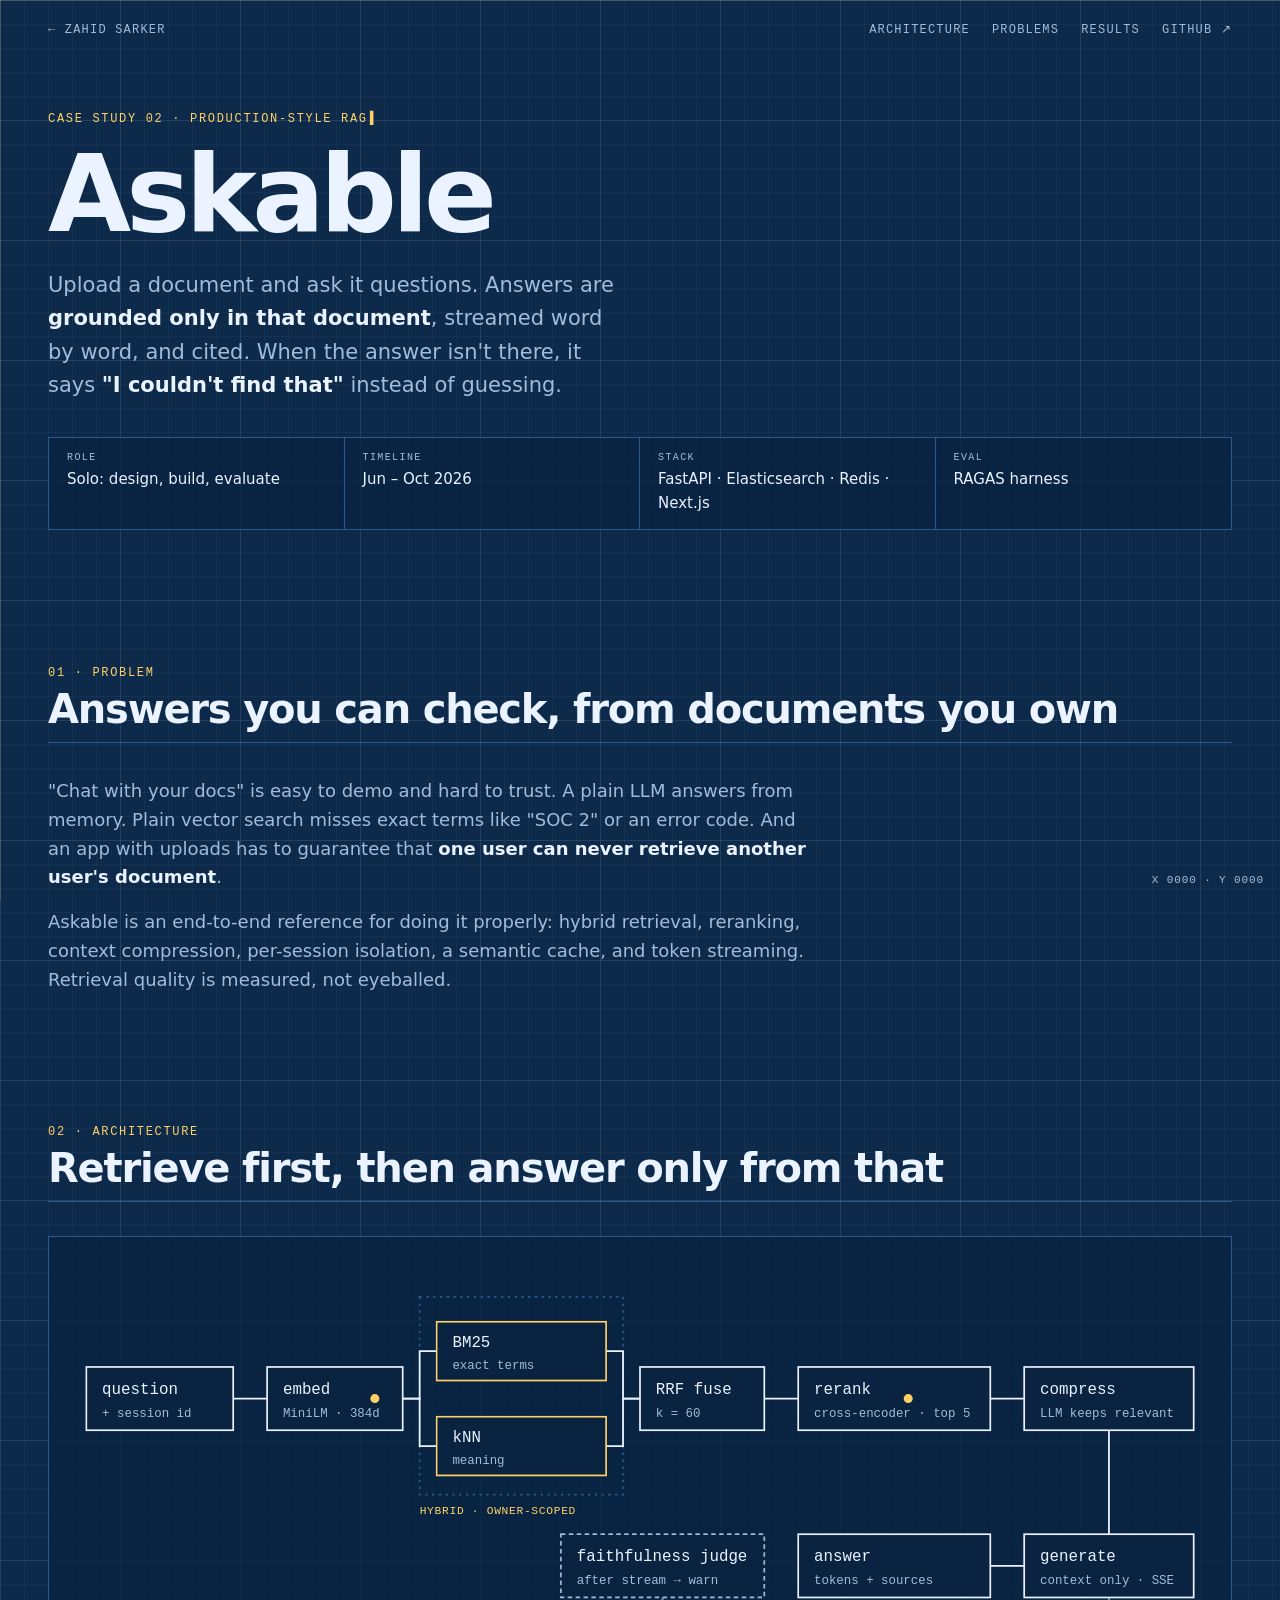
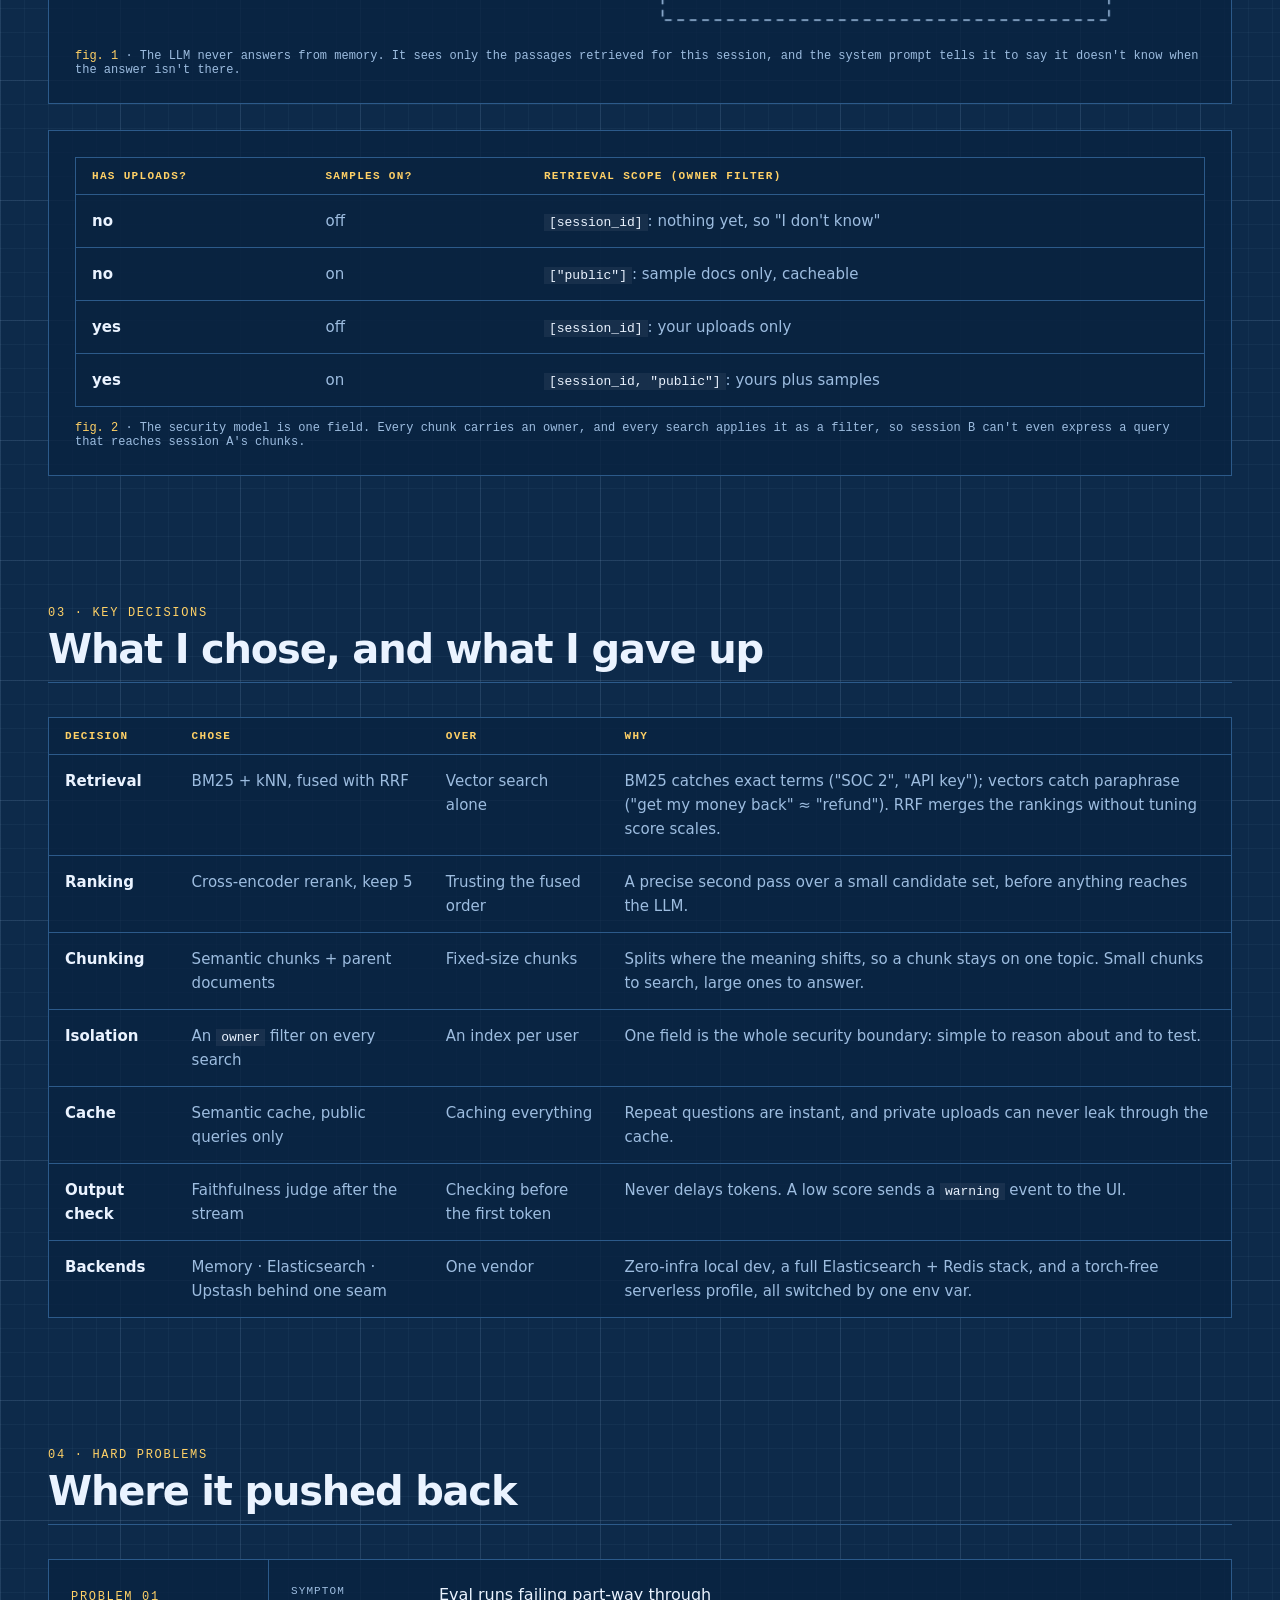
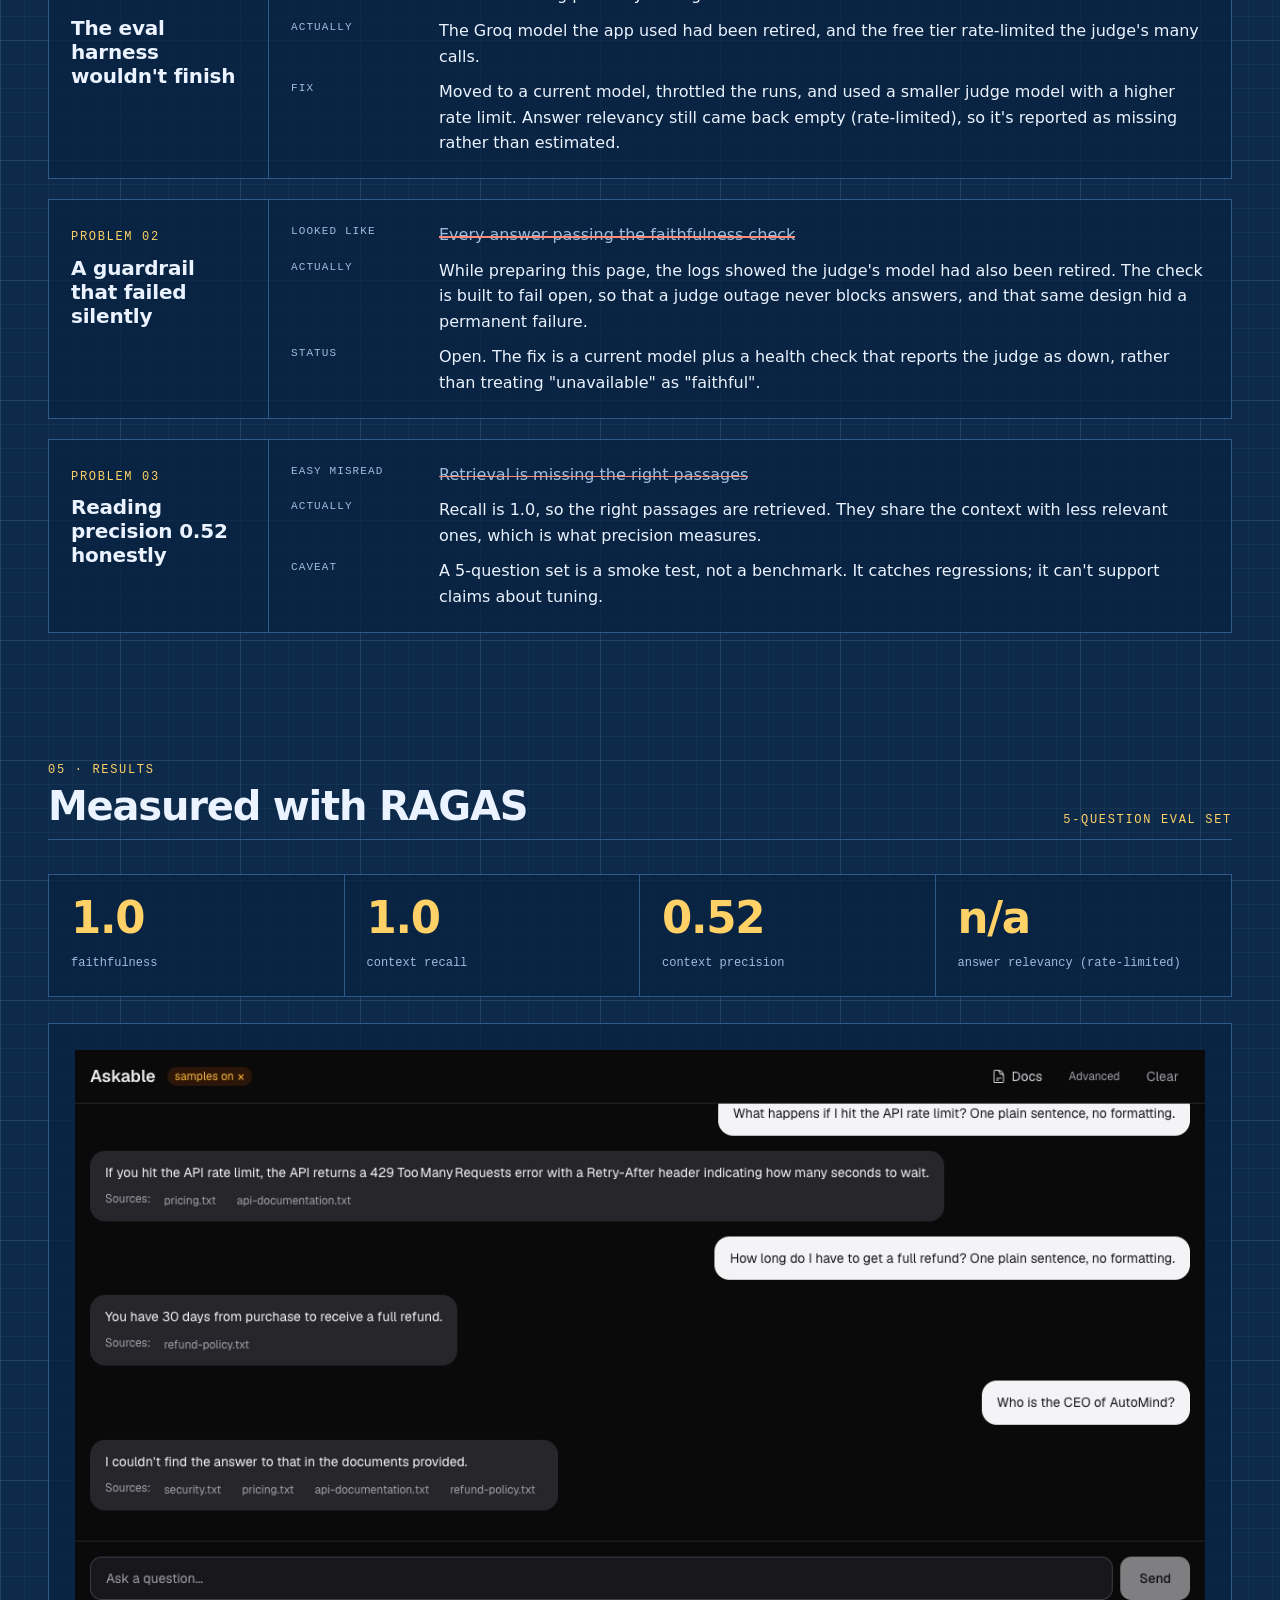
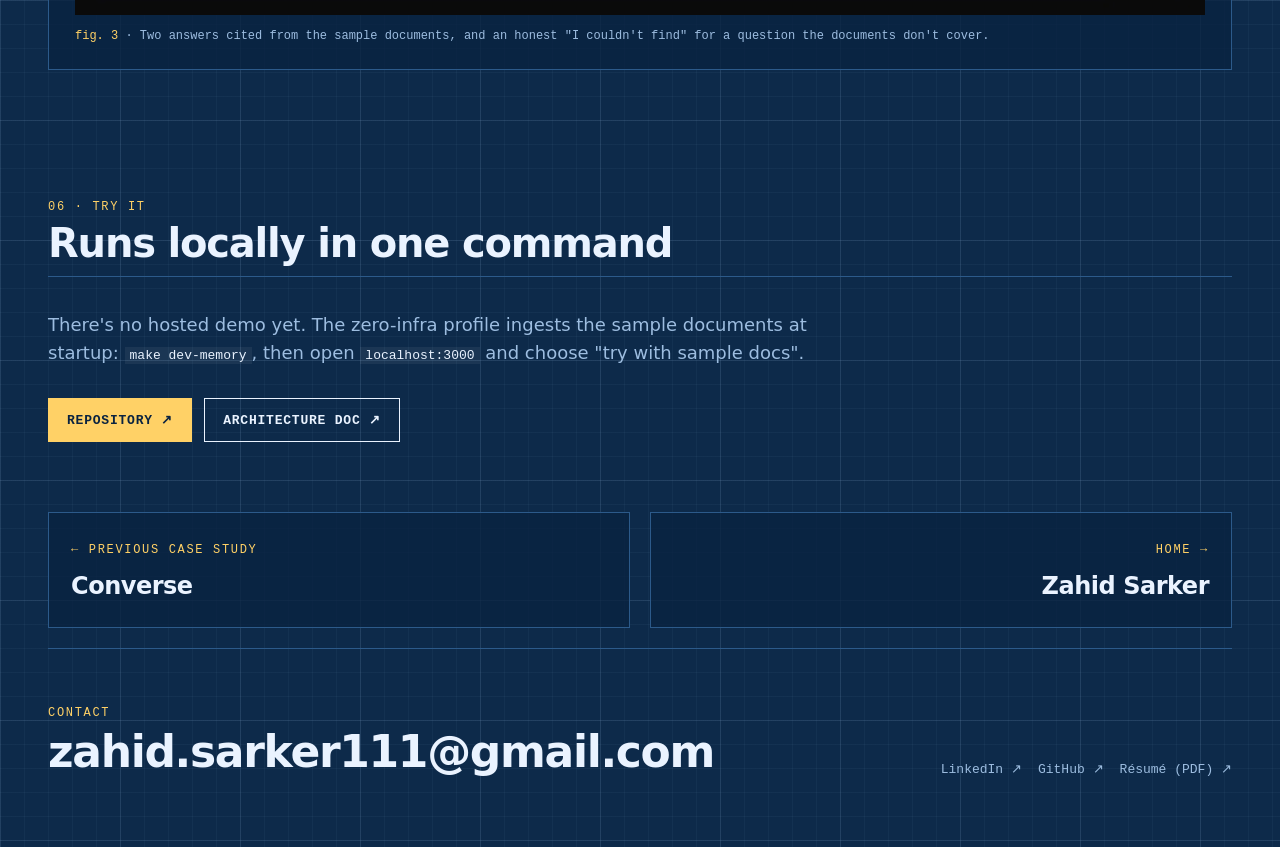
==== askable/index.html @ 07811bb5 "redesign site as a blueprint portfolio led by Optimizely experience, with Converse and Askable case " ====
<!DOCTYPE html>
<html lang="en">
<head>
<meta charset="utf-8">
<meta name="viewport" content="width=device-width, initial-scale=1">
<title>Askable: a RAG engine that says "I couldn't find that" — Zahid Sarker</title>
<meta name="description" content="Case study: hybrid retrieval (BM25 + kNN + RRF), cross-encoder reranking, session isolation, and cited streamed answers, measured with RAGAS.">
<link rel="canonical" href="https://zahid-sarker-7.github.io/askable/">
<meta property="og:type" content="article">
<meta property="og:site_name" content="Zahid Sarker">
<meta property="og:url" content="https://zahid-sarker-7.github.io/askable/">
<meta property="og:title" content="Askable: a RAG engine that says &quot;I couldn't find that&quot;">
<meta property="og:description" content="Hybrid retrieval, reranking, session isolation, cited answers over SSE. RAGAS on a 5-question set: faithfulness 1.0, recall 1.0, precision 0.52.">
<meta property="og:image" content="https://zahid-sarker-7.github.io/img/og-askable.png">
<meta property="og:image:width" content="1200">
<meta property="og:image:height" content="630">
<meta property="og:image:alt" content="Askable case study title card on a blueprint grid">
<meta name="twitter:card" content="summary_large_image">
<meta name="twitter:title" content="Askable: a RAG engine that says &quot;I couldn't find that&quot;">
<meta name="twitter:description" content="Hybrid retrieval, reranking, session isolation, cited answers, measured with RAGAS.">
<meta name="twitter:image" content="https://zahid-sarker-7.github.io/img/og-askable.png">
<meta name="theme-color" content="#0d2a4a">
<link rel="icon" href="data:image/svg+xml,%3Csvg xmlns='http://www.w3.org/2000/svg' viewBox='0 0 32 32'%3E%3Crect width='32' height='32' fill='%230d2a4a'/%3E%3Crect x='3' y='3' width='26' height='26' fill='none' stroke='%23ffd166' stroke-width='2'/%3E%3Ctext x='16' y='21' font-family='monospace' font-size='12' font-weight='700' fill='%23ffd166' text-anchor='middle'%3EZS%3C/text%3E%3C/svg%3E">
<script>document.documentElement.classList.add('js')</script>
<script>
/* Analytics loader. Owner opt-out: visit ?notrack once per browser (?track to undo).
   When opted out the Umami script is never loaded, so no query param or event can count you. */
(function(){
  var q=new URLSearchParams(location.search);
  if(q.has('notrack')) localStorage.setItem('umami.disabled','1');
  if(q.has('track')) localStorage.removeItem('umami.disabled');
  if(localStorage.getItem('umami.disabled') || location.hostname!=='zahid-sarker-7.github.io') return;
  var s=document.createElement('script'); s.defer=true; s.src='https://cloud.umami.is/script.js';
  s.setAttribute('data-website-id','09165f1a-1e50-4a9a-b611-94bc48c0a313');
  document.head.appendChild(s);
})();
</script>
<link rel="stylesheet" href="../site.css">
<script defer src="../site.js"></script>
</head>
<body>
<a class="skip" href="#main">Skip to content</a>
<div class="cx" aria-hidden="true"></div><div class="cy" aria-hidden="true"></div><div class="coord" aria-hidden="true">X 0000 · Y 0000</div>
<div class="wrap">
<nav aria-label="Main"><a class="home" href="../">← Zahid Sarker</a><span><a class="hide" href="#architecture">Architecture</a><a class="hide" href="#problems">Problems</a><a class="hide" href="#results">Results</a><a href="https://github.com/Zahid-Sarker-7/askable" target="_blank" rel="noopener" data-umami-event="repo-askable">GitHub ↗</a></span></nav>

<main id="main">
<header>
  <span class="k type">Case study 02 · Production-style RAG</span>
  <h1><span><i>Askable</i></span></h1>
  <p class="lede fade">Upload a document and ask it questions. Answers are <b>grounded only in that document</b>, streamed word by word, and cited. When the answer isn't there, it says <b>"I couldn't find that"</b> instead of guessing.</p>
  <div class="meta stagger">
    <div><span>Role</span>Solo: design, build, evaluate</div>
    <div><span>Timeline</span>Jun – Oct 2026</div>
    <div><span>Stack</span>FastAPI · Elasticsearch · Redis · Next.js</div>
    <div><span>Eval</span>RAGAS harness</div>
  </div>
</header>

<section id="problem" aria-labelledby="p-h">
  <div class="sec rv"><h2 id="p-h"><small>01 · Problem</small>Answers you can check, from documents you own</h2></div>
  <div class="prose rv">
    <p>"Chat with your docs" is easy to demo and hard to trust. A plain LLM answers from memory. Plain vector search misses exact terms like "SOC 2" or an error code. And an app with uploads has to guarantee that <b>one user can never retrieve another user's document</b>.</p>
    <p>Askable is an end-to-end reference for doing it properly: hybrid retrieval, reranking, context compression, per-session isolation, a semantic cache, and token streaming. Retrieval quality is measured, not eyeballed.</p>
  </div>
</section>

<section id="architecture" aria-labelledby="a-h">
  <div class="sec rv"><h2 id="a-h"><small>02 · Architecture</small>Retrieve first, then answer only from that</h2></div>
  <figure class="fig rv">
    <div class="scroll-x">
    <svg class="dia" viewBox="0 0 1000 330" role="img" aria-labelledby="d1t">
      <title id="d1t">Query pipeline. A question and session ID are embedded, then searched two ways at once, BM25 for exact terms and kNN for meaning, both scoped to the caller's owner IDs. The results are fused with reciprocal rank fusion (k = 60), reranked by a cross-encoder to the top 5, and compressed by an LLM. The LLM then generates an answer from that context only, streamed over SSE with sources. A faithfulness judge runs after the stream.</title>
      <rect class="grp" x="305" y="30" width="180" height="175"/><text class="lbl" x="305" y="222">HYBRID · OWNER-SCOPED</text>
      <path class="solid" d="M140 120 H170"/><path class="solid" d="M290 120 H305 V78 H320"/><path class="solid" d="M290 120 H305 V162 H320"/>
      <path class="solid" d="M470 78 H485 V120 H500"/><path class="solid" d="M470 162 H485 V120 H500"/>
      <path class="solid" d="M610 120 H640"/><path class="solid" d="M810 120 H840"/><path class="solid" d="M915 148 V240"/><path class="solid" d="M840 268 H810"/>
      <path class="dash" d="M915 296 V316 H520 V296"/>
      <path id="q1" d="M140 120 H305 V78 H485 V120 H915 V268 H810" fill="none" stroke="none"/>
      <path id="q2" d="M140 120 H305 V162 H485 V120 H915 V268 H810" fill="none" stroke="none"/>
      <g class="node" style="animation-delay:.1s"><rect x="10" y="92" width="130" height="56"/><text x="24" y="116" font-size="14">question</text><text class="sm" x="24" y="136">+ session id</text></g>
      <g class="node" style="animation-delay:.2s"><rect x="170" y="92" width="120" height="56"/><text x="184" y="116" font-size="14">embed</text><text class="sm" x="184" y="136">MiniLM · 384d</text></g>
      <g class="node hl" style="animation-delay:.35s"><rect x="320" y="52" width="150" height="52"/><text x="334" y="74" font-size="14">BM25</text><text class="sm" x="334" y="94">exact terms</text></g>
      <g class="node hl" style="animation-delay:.4s"><rect x="320" y="136" width="150" height="52"/><text x="334" y="158" font-size="14">kNN</text><text class="sm" x="334" y="178">meaning</text></g>
      <g class="node" style="animation-delay:.55s"><rect x="500" y="92" width="110" height="56"/><text x="514" y="116" font-size="14">RRF fuse</text><text class="sm" x="514" y="136">k = 60</text></g>
      <g class="node" style="animation-delay:.7s"><rect x="640" y="92" width="170" height="56"/><text x="654" y="116" font-size="14">rerank</text><text class="sm" x="654" y="136">cross-encoder · top 5</text></g>
      <g class="node" style="animation-delay:.85s"><rect x="840" y="92" width="150" height="56"/><text x="854" y="116" font-size="14">compress</text><text class="sm" x="854" y="136">LLM keeps relevant</text></g>
      <g class="node" style="animation-delay:1s"><rect x="840" y="240" width="150" height="56"/><text x="854" y="264" font-size="14">generate</text><text class="sm" x="854" y="284">context only · SSE</text></g>
      <g class="node" style="animation-delay:1.1s"><rect x="640" y="240" width="170" height="56"/><text x="654" y="264" font-size="14">answer</text><text class="sm" x="654" y="284">tokens + sources</text></g>
      <g class="node ind" style="animation-delay:1.2s"><rect x="430" y="240" width="180" height="56"/><text x="444" y="264" font-size="14">faithfulness judge</text><text class="sm" x="444" y="284">after stream → warn</text></g>
      <circle class="pkt" r="4"><animateMotion dur="3.4s" repeatCount="indefinite"><mpath href="#q1"/></animateMotion></circle>
      <circle class="pkt" r="4"><animateMotion dur="3.4s" begin="1.7s" repeatCount="indefinite"><mpath href="#q2"/></animateMotion></circle>
    </svg>
    </div>
    <p class="hint">← scroll the diagram →</p>
    <figcaption><b>fig. 1</b> · The LLM never answers from memory. It sees only the passages retrieved for this session, and the system prompt tells it to say it doesn't know when the answer isn't there.</figcaption>
  </figure>

  <figure class="fig rv">
    <table class="t">
      <thead><tr><th>Has uploads?</th><th>Samples on?</th><th>Retrieval scope (owner filter)</th></tr></thead>
      <tbody>
        <tr><td data-k="Has uploads?">no</td><td data-k="Samples on?">off</td><td data-k="Scope"><code>[session_id]</code>: nothing yet, so "I don't know"</td></tr>
        <tr><td data-k="Has uploads?">no</td><td data-k="Samples on?">on</td><td data-k="Scope"><code>["public"]</code>: sample docs only, cacheable</td></tr>
        <tr><td data-k="Has uploads?">yes</td><td data-k="Samples on?">off</td><td data-k="Scope"><code>[session_id]</code>: your uploads only</td></tr>
        <tr><td data-k="Has uploads?">yes</td><td data-k="Samples on?">on</td><td data-k="Scope"><code>[session_id, "public"]</code>: yours plus samples</td></tr>
      </tbody>
    </table>
    <figcaption><b>fig. 2</b> · The security model is one field. Every chunk carries an <code>owner</code>, and every search applies it as a filter, so session B can't even express a query that reaches session A's chunks.</figcaption>
  </figure>
</section>

<section id="decisions" aria-labelledby="d-h">
  <div class="sec rv"><h2 id="d-h"><small>03 · Key decisions</small>What I chose, and what I gave up</h2></div>
  <div class="rv">
  <table class="t">
    <thead><tr><th>Decision</th><th>Chose</th><th>Over</th><th>Why</th></tr></thead>
    <tbody>
      <tr><td data-k="Decision">Retrieval</td><td data-k="Chose">BM25 + kNN, fused with RRF</td><td data-k="Over">Vector search alone</td><td data-k="Why">BM25 catches exact terms ("SOC 2", "API key"); vectors catch paraphrase ("get my money back" ≈ "refund"). RRF merges the rankings without tuning score scales.</td></tr>
      <tr><td data-k="Decision">Ranking</td><td data-k="Chose">Cross-encoder rerank, keep 5</td><td data-k="Over">Trusting the fused order</td><td data-k="Why">A precise second pass over a small candidate set, before anything reaches the LLM.</td></tr>
      <tr><td data-k="Decision">Chunking</td><td data-k="Chose">Semantic chunks + parent documents</td><td data-k="Over">Fixed-size chunks</td><td data-k="Why">Splits where the meaning shifts, so a chunk stays on one topic. Small chunks to search, large ones to answer.</td></tr>
      <tr><td data-k="Decision">Isolation</td><td data-k="Chose">An <code>owner</code> filter on every search</td><td data-k="Over">An index per user</td><td data-k="Why">One field is the whole security boundary: simple to reason about and to test.</td></tr>
      <tr><td data-k="Decision">Cache</td><td data-k="Chose">Semantic cache, public queries only</td><td data-k="Over">Caching everything</td><td data-k="Why">Repeat questions are instant, and private uploads can never leak through the cache.</td></tr>
      <tr><td data-k="Decision">Output check</td><td data-k="Chose">Faithfulness judge after the stream</td><td data-k="Over">Checking before the first token</td><td data-k="Why">Never delays tokens. A low score sends a <code>warning</code> event to the UI.</td></tr>
      <tr><td data-k="Decision">Backends</td><td data-k="Chose">Memory · Elasticsearch · Upstash behind one seam</td><td data-k="Over">One vendor</td><td data-k="Why">Zero-infra local dev, a full Elasticsearch + Redis stack, and a torch-free serverless profile, all switched by one env var.</td></tr>
    </tbody>
  </table>
  </div>
</section>

<section id="problems" aria-labelledby="b-h">
  <div class="sec rv"><h2 id="b-h"><small>04 · Hard problems</small>Where it pushed back</h2></div>
  <div class="bugs">
    <article class="bug">
      <div class="id"><span class="k">Problem 01</span><b>The eval harness wouldn't finish</b></div>
      <dl><dt>Symptom</dt><dd>Eval runs failing part-way through</dd>
        <dt>Actually</dt><dd>The Groq model the app used had been retired, and the free tier rate-limited the judge's many calls.</dd>
        <dt>Fix</dt><dd>Moved to a current model, throttled the runs, and used a smaller judge model with a higher rate limit. Answer relevancy still came back empty (rate-limited), so it's reported as missing rather than estimated.</dd></dl>
    </article>
    <article class="bug">
      <div class="id"><span class="k">Problem 02</span><b>A guardrail that failed silently</b></div>
      <dl><dt>Looked like</dt><dd class="guess miss">Every answer passing the faithfulness check</dd>
        <dt>Actually</dt><dd>While preparing this page, the logs showed the judge's model had also been retired. The check is built to fail open, so that a judge outage never blocks answers, and that same design hid a permanent failure.</dd>
        <dt>Status</dt><dd>Open. The fix is a current model plus a health check that reports the judge as down, rather than treating "unavailable" as "faithful".</dd></dl>
    </article>
    <article class="bug">
      <div class="id"><span class="k">Problem 03</span><b>Reading precision 0.52 honestly</b></div>
      <dl><dt>Easy misread</dt><dd class="guess miss">Retrieval is missing the right passages</dd>
        <dt>Actually</dt><dd>Recall is 1.0, so the right passages are retrieved. They share the context with less relevant ones, which is what precision measures.</dd>
        <dt>Caveat</dt><dd>A 5-question set is a smoke test, not a benchmark. It catches regressions; it can't support claims about tuning.</dd></dl>
    </article>
  </div>
</section>

<section id="results" aria-labelledby="r-h">
  <div class="sec rv"><h2 id="r-h"><small>05 · Results</small>Measured with RAGAS</h2><span class="k">5-question eval set</span></div>
  <div class="results stagger">
    <div><strong>1.0</strong><span>faithfulness</span></div>
    <div><strong>1.0</strong><span>context recall</span></div>
    <div><strong>0.52</strong><span>context precision</span></div>
    <div><strong>n/a</strong><span>answer relevancy (rate-limited)</span></div>
  </div>
  <figure class="fig rv" style="margin-top:26px">
    <img src="../img/askable-chat.jpg" width="1200" height="600" loading="lazy" alt="Askable chat: a rate-limit question answered with sources, a refund question answered from the refund policy, and a question about the CEO answered with 'I couldn't find the answer to that in the documents provided.'">
    <figcaption><b>fig. 3</b> · Two answers cited from the sample documents, and an honest "I couldn't find" for a question the documents don't cover.</figcaption>
  </figure>
</section>

<section id="links" aria-labelledby="l-h">
  <div class="sec rv"><h2 id="l-h"><small>06 · Try it</small>Runs locally in one command</h2></div>
  <div class="prose rv"><p>There's no hosted demo yet. The zero-infra profile ingests the sample documents at startup: <code>make dev-memory</code>, then open <code>localhost:3000</code> and choose "try with sample docs".</p></div>
  <div class="cta rv"><a class="btn p" href="https://github.com/Zahid-Sarker-7/askable" target="_blank" rel="noopener" data-umami-event="repo-askable">Repository ↗</a><a class="btn" href="https://github.com/Zahid-Sarker-7/askable/blob/main/ARCHITECTURE.md" target="_blank" rel="noopener">Architecture doc ↗</a></div>
</section>

<div class="pager rv">
  <a href="../converse/"><span class="k">← Previous case study</span><b>Converse</b></a>
  <a href="../"><span class="k">Home →</span><b>Zahid Sarker</b></a>
</div>
</main>

<footer id="contact">
  <div><span class="k">Contact</span><strong><a href="mailto:zahid.sarker111@gmail.com" data-umami-event="email-contact">zahid.sarker111@gmail.com</a></strong></div>
  <div class="links" style="align-self:end"><a href="https://linkedin.com/in/zahid-sarker7" target="_blank" rel="noopener" data-umami-event="linkedin">LinkedIn ↗</a><a href="https://github.com/Zahid-Sarker-7" target="_blank" rel="noopener" data-umami-event="github">GitHub ↗</a><a href="../Zahid_Sarker_Resume.pdf" target="_blank" rel="noopener" data-umami-event="resume-contact">Résumé (PDF) ↗</a></div>
</footer>
</div>
</body>
</html>
---- site.css ----
/* Blueprint theme, shared by every page. No build step. */
:root{--bg:#0d2a4a;--bg2:#0a2340;--panel:rgba(10,35,64,.78);--ink:#eaf3ff;--muted:#9dbde0;--line:#2c5a8a;--grid:rgba(143,179,217,.12);--acc:#ffd166;
  --sans:"Helvetica Neue",system-ui,-apple-system,"Segoe UI",Roboto,sans-serif;--mono:ui-monospace,"SF Mono",Menlo,Consolas,monospace}
*{box-sizing:border-box;margin:0}
html{scroll-behavior:smooth}
body{background:var(--bg);color:var(--ink);font:16px/1.6 var(--sans);-webkit-font-smoothing:antialiased;overflow-x:hidden;
  background-image:linear-gradient(var(--grid) 1px,transparent 1px),linear-gradient(90deg,var(--grid) 1px,transparent 1px),
  linear-gradient(rgba(143,179,217,.05) 1px,transparent 1px),linear-gradient(90deg,rgba(143,179,217,.05) 1px,transparent 1px);
  background-size:120px 120px,120px 120px,24px 24px,24px 24px}
a{color:inherit}
img{max-width:100%;height:auto;display:block}
.wrap{max-width:1240px;margin:0 auto;padding:0 28px}
.k{font:12px var(--mono);letter-spacing:.14em;text-transform:uppercase;color:var(--acc)}
.skip{position:absolute;left:-9999px;top:8px;background:var(--acc);color:var(--bg2);padding:8px 12px;z-index:99;font:600 13px var(--mono)}
.skip:focus{left:8px}
a:focus-visible,button:focus-visible{outline:2px solid var(--acc);outline-offset:3px}
main,nav,footer{position:relative;z-index:1}

/* crosshair (desktop pointer only) */
.cx,.cy{position:fixed;pointer-events:none;z-index:0;background:rgba(255,209,102,.16);display:none}
.cx{top:0;bottom:0;left:0;width:1px}.cy{left:0;right:0;top:0;height:1px}
.coord{position:fixed;right:16px;bottom:14px;font:11px var(--mono);color:var(--muted);z-index:5;display:none;letter-spacing:.08em}
@media(pointer:fine){.cx,.cy,.coord{display:block}}

nav{display:flex;justify-content:space-between;align-items:center;padding:22px 0;font:12px var(--mono);letter-spacing:.1em;text-transform:uppercase;color:var(--muted);gap:16px}
nav a{text-decoration:none;margin-left:22px;transition:color .2s}
nav a:hover{color:var(--acc)}
nav .home{margin-left:0}

/* buttons */
.cta{display:flex;gap:12px;margin-top:30px;flex-wrap:wrap}
.btn{font:600 13px var(--mono);letter-spacing:.06em;text-transform:uppercase;padding:13px 18px;border:1.5px solid var(--ink);text-decoration:none;transition:transform .2s,box-shadow .2s;display:inline-block}
.btn.p{background:var(--acc);color:var(--bg2);border-color:var(--acc)}
.btn:hover{transform:translate(-3px,-3px);box-shadow:3px 3px 0 var(--ink)}

/* hero */
header{padding:5vh 0 4vh}
.hero{display:grid;grid-template-columns:1fr 1.1fr;gap:40px;align-items:center}
h1{font-size:clamp(52px,8.4vw,118px);line-height:.9;letter-spacing:-.045em;font-weight:800;margin:16px 0 22px}
h1 span{display:block;overflow:hidden;padding-bottom:.04em}
h1 span i{display:inline-block;font-style:normal}
.lede{font-size:clamp(18px,1.85vw,21px);color:var(--muted);max-width:580px}
.lede b{color:var(--ink);font-weight:600}
.type::after{content:"▍";color:var(--acc);margin-left:2px;animation:blink 1s steps(1) infinite}

/* diagrams */
svg.dia{width:100%;height:auto;overflow:visible;display:block}
.dia text{font-family:var(--mono);fill:var(--ink)}
.dia .sm{font-size:11px;fill:var(--muted)}
.dia .lbl{font-size:10px;fill:var(--acc);letter-spacing:.06em}
.dia .solid{stroke:var(--ink);stroke-width:1.6;fill:none;stroke-dasharray:400}
.js .dia .solid{stroke-dashoffset:400}
.dia .dash{stroke:var(--muted);stroke-width:1.4;fill:none;stroke-dasharray:6 5}
.js .dia .dash{opacity:0}
.js .dia .node{opacity:0}
.dia .node rect{fill:var(--bg2);stroke:var(--ink);stroke-width:1.5;transition:fill .2s}
.dia .node.ind rect{stroke:var(--muted);stroke-dasharray:4 3}
.dia .node.hl rect{stroke:var(--acc)}
.dia .grp{fill:none;stroke:var(--line);stroke-width:1.5;stroke-dasharray:2 4}
.dia a:hover .node rect,.dia a:focus .node rect{fill:#1a4a7a}
.dia .core rect{fill:var(--acc);stroke:var(--acc)}
.dia .core text{fill:var(--bg2);font-weight:700}
.dia .pkt{fill:var(--acc);opacity:0;transition:opacity .4s 1.6s}
.dia.go .solid{animation:draw 1.1s .3s forwards}
.dia.go .dash{animation:show .6s .9s forwards,flow 1.6s linear infinite}
.dia.go .node{animation:show .5s forwards}
.dia.go .pkt{opacity:1}
.scroll-x{overflow-x:auto;-webkit-overflow-scrolling:touch}
.scroll-x svg{min-width:760px}
.hint{display:none;font:11px var(--mono);color:var(--muted);margin-top:8px}

/* stat strip */
.strip{display:grid;grid-template-columns:repeat(4,1fr);border:1.5px solid var(--line);background:var(--panel);margin-top:4vh}
.strip>div{padding:20px 22px;border-right:1.5px solid var(--line)}
.strip>div:last-child{border-right:0}
.strip strong{display:block;font:800 clamp(30px,3.6vw,46px)/1 var(--sans);letter-spacing:-.03em;color:var(--acc);margin-bottom:8px}
.strip>div>span{font:12px var(--mono);color:var(--muted);letter-spacing:.04em}

/* sections */
section{padding:100px 0 30px}
.sec{display:flex;justify-content:space-between;align-items:end;margin-bottom:34px;border-bottom:1.5px solid var(--line);padding-bottom:12px;gap:16px}
.sec h2{font-size:clamp(28px,3.4vw,40px);letter-spacing:-.03em;line-height:1.05}
.sec h2 small{display:block;font:12px var(--mono);letter-spacing:.14em;text-transform:uppercase;color:var(--acc);margin-bottom:8px}

/* experience */
.co{display:grid;grid-template-columns:1fr 1.6fr;gap:46px;margin-bottom:46px}
.co h3{font-size:clamp(34px,4.4vw,58px);letter-spacing:-.04em;line-height:1}
.co p{color:var(--muted);margin-top:14px}
.ladder{position:relative;display:grid;grid-template-columns:repeat(4,1fr);padding-top:30px;list-style:none;padding-left:0}
.ladder::before{content:"";position:absolute;top:8px;left:0;right:0;height:1.5px;background:var(--acc);transform-origin:left}
.rung{position:relative;padding-right:14px}
.rung::before{content:"";position:absolute;top:-28px;left:0;width:12px;height:12px;border:2px solid var(--acc);background:var(--bg);border-radius:50%}
.rung:last-child::before{background:var(--acc);animation:pulse 2.4s 2s infinite}
.rung b{display:block;font-size:17px;letter-spacing:-.01em}
.rung span{font:12px var(--mono);color:var(--muted)}

.cards{display:grid;grid-template-columns:repeat(3,1fr);border:1.5px solid var(--line);background:var(--panel)}
.card{padding:26px;border-right:1.5px solid var(--line);border-bottom:1.5px solid var(--line);position:relative;transition:background .25s}
.card:nth-child(3n){border-right:0}
.card:nth-last-child(-n+3){border-bottom:0}
.card:hover{background:rgba(26,74,122,.55)}
.card .no{font:11px var(--mono);color:var(--muted);letter-spacing:.14em}
.card h3{font-size:20px;letter-spacing:-.015em;line-height:1.22;margin:10px 0}
.card p{color:var(--muted);font-size:15px}
.card .big{font:800 44px/1 var(--sans);color:var(--acc);letter-spacing:-.04em;display:block;margin:8px 0 2px}
.card::after{content:"";position:absolute;top:10px;right:10px;width:12px;height:12px;border-top:1.5px solid var(--acc);border-right:1.5px solid var(--acc);opacity:0;transform:translate(-6px,6px);transition:.25s}
.card:hover::after{opacity:1;transform:none}

/* project sheets */
.sheet{border:1.5px solid var(--line);background:var(--panel);margin-bottom:40px;display:grid;grid-template-columns:1.15fr 1fr}
.sheet .img{border-right:1.5px solid var(--line);padding:22px;display:flex;align-items:center;overflow:hidden}
.sheet img{border:1px solid var(--line);transition:transform .6s}
.sheet:hover img{transform:scale(1.025)}
.sheet .body{padding:30px;display:flex;flex-direction:column}
.sheet h3{font-size:clamp(34px,4.2vw,56px);letter-spacing:-.04em;line-height:1;margin:10px 0 14px}
.sheet h3 a{text-decoration:none}
.sheet p{color:var(--muted)}
.tb{display:grid;grid-template-columns:1fr 1fr;border-top:1.5px solid var(--line);margin:26px -30px -30px;margin-top:auto;padding-top:0}
.sheet .tb{margin-top:26px}
.tb>div{padding:12px 16px;border-right:1.5px solid var(--line);border-bottom:1.5px solid var(--line);font:13px var(--mono)}
.tb>div:nth-child(2n){border-right:0}
.tb span{display:block;font-size:10px;letter-spacing:.14em;text-transform:uppercase;color:var(--muted)}
.tb strong{font-size:18px;color:var(--acc)}
.tb .go-cs{grid-column:span 2;display:flex;justify-content:space-between}
.tb .go-cs a{padding:14px 16px;font:600 13px var(--mono);letter-spacing:.08em;text-transform:uppercase;text-decoration:none;flex:1;transition:background .2s,color .2s}
.tb .go-cs a:first-child{background:var(--ink);color:var(--bg2)}
.tb .go-cs a:first-child:hover{background:var(--acc)}
.tb .go-cs a+a{text-align:right;color:var(--muted)}
.tb .go-cs a+a:hover{color:var(--acc)}

/* credentials */
.creds{display:grid;grid-template-columns:1fr 1fr;gap:46px;padding-bottom:70px}
.legend{font:13px var(--mono);border:1.5px solid var(--line);padding:18px 20px;line-height:2.1;background:var(--panel)}
.legend span{color:var(--acc);display:inline-block;width:52px}
.list{list-style:none;padding:0}
.list li{padding:14px 0;border-bottom:1px dashed var(--line);display:flex;justify-content:space-between;gap:16px}
.list li b{font-weight:600}
.list li span{font:13px var(--mono);color:var(--muted);text-align:right}

/* case study pages */
.meta{display:grid;grid-template-columns:repeat(4,1fr);border:1.5px solid var(--line);background:var(--panel);margin-top:34px}
.meta>div{padding:14px 18px;border-right:1.5px solid var(--line);font-size:15px}
.meta>div:last-child{border-right:0}
.meta span{display:block;font:10px var(--mono);letter-spacing:.14em;text-transform:uppercase;color:var(--muted);margin-bottom:4px}
.prose{max-width:760px;color:var(--muted);font-size:18px}
.prose p+p{margin-top:16px}
.prose b{color:var(--ink);font-weight:600}
.fig{border:1.5px solid var(--line);background:var(--panel);padding:26px}
.fig+.fig{margin-top:26px}
.fig figcaption{font:12px var(--mono);color:var(--muted);margin-top:14px}
.fig figcaption b{color:var(--acc);font-weight:400}
table.t{width:100%;border-collapse:collapse;font-size:15px;background:var(--panel);border:1.5px solid var(--line)}
.t th{text-align:left;font:600 11px var(--mono);letter-spacing:.12em;text-transform:uppercase;color:var(--acc);padding:12px 16px;border-bottom:1.5px solid var(--line)}
.t td{padding:14px 16px;border-bottom:1px solid var(--line);vertical-align:top;color:var(--muted)}
.t td:first-child{color:var(--ink);font-weight:600}
.t tr:last-child td{border-bottom:0}
.t code,.prose code{font:13px var(--mono);color:var(--ink);background:rgba(255,255,255,.06);padding:1px 5px}
.bugs{display:grid;gap:20px}
.bug{border:1.5px solid var(--line);background:var(--panel);display:grid;grid-template-columns:220px 1fr}
.bug .id{padding:22px;border-right:1.5px solid var(--line)}
.bug .id b{display:block;font-size:20px;letter-spacing:-.01em;line-height:1.2;margin:8px 0 10px}
.bug .tag{display:inline-block;font:600 10px var(--mono);letter-spacing:.1em;text-transform:uppercase;padding:3px 8px;border:1px solid var(--acc);color:var(--acc)}
.bug .tag.ok{border-color:var(--muted);color:var(--muted)}
.bug dl{padding:22px;display:grid;grid-template-columns:130px 1fr;gap:10px 18px;margin:0}
.bug dt{font:11px var(--mono);letter-spacing:.1em;text-transform:uppercase;color:var(--muted);padding-top:3px}
.bug dd{margin:0;color:var(--ink)}
.bug dd.guess{color:var(--muted);position:relative;width:fit-content}
.bug dd.guess.miss::after{content:"";position:absolute;left:0;right:0;top:55%;height:1.5px;background:#ff8a7a;transform:scaleX(0);transform-origin:left;transition:transform .7s .5s}
.js .bug.in dd.guess.miss::after,.bug dd.guess.miss.static::after{transform:scaleX(1)}
.results{display:grid;grid-template-columns:repeat(4,1fr);border:1.5px solid var(--line);background:var(--panel)}
.results>div{padding:22px;border-right:1.5px solid var(--line)}
.results>div:last-child{border-right:0}
.results strong{display:block;font:800 clamp(30px,3.4vw,44px)/1 var(--sans);color:var(--acc);letter-spacing:-.03em;margin-bottom:8px}
.results>div>span{font:12px var(--mono);color:var(--muted)}
.shots{display:grid;grid-template-columns:repeat(3,1fr);gap:20px}
.shots figure{border:1.5px solid var(--line);background:var(--panel);padding:14px}
.shots img{border:1px solid var(--line);transition:transform .5s}
.shots figure:hover img{transform:scale(1.03)}
.shots figcaption{font:12px var(--mono);color:var(--muted);margin-top:10px}
.note{border-left:3px solid var(--acc);padding:14px 18px;background:var(--panel);color:var(--muted);font-size:15px;max-width:760px}
.note b{color:var(--ink)}
.pager{display:grid;grid-template-columns:1fr 1fr;gap:20px;padding:40px 0 20px}
.pager a{border:1.5px solid var(--line);background:var(--panel);padding:22px;text-decoration:none;transition:background .2s}
.pager a:hover{background:rgba(26,74,122,.55)}
.pager b{display:block;font-size:24px;letter-spacing:-.02em;margin-top:6px}
.pager a+a{text-align:right}

footer{border-top:1.5px solid var(--line);padding:56px 0 70px;display:flex;justify-content:space-between;gap:20px;flex-wrap:wrap;font:13px var(--mono);color:var(--muted)}
footer strong{display:block;font:800 clamp(24px,3.6vw,44px)/1.1 var(--sans);letter-spacing:-.03em;color:var(--ink);margin-top:8px;overflow-wrap:anywhere}
footer strong a{text-decoration:none;background:linear-gradient(var(--acc),var(--acc)) 0 100%/0 2px no-repeat;transition:background-size .35s}
footer strong a:hover{background-size:100% 2px}
footer .links a{margin-left:16px;text-decoration:none;transition:color .2s}
footer .links a:hover{color:var(--acc)}

/* ── motion (only when JS runs and the user hasn't asked for less) ── */
.js h1 span i{transform:translateY(105%);animation:rise .9s cubic-bezier(.2,.7,.2,1) forwards}
.js h1 span:nth-child(2) i{animation-delay:.12s}
.js .fade{opacity:0;animation:up .8s .45s forwards}
.js .rv{opacity:0;transform:translateY(24px);transition:opacity .7s,transform .7s cubic-bezier(.2,.7,.2,1)}
.js .rv.in{opacity:1;transform:none}
.js .stagger>*{opacity:0;transform:translateY(18px);transition:opacity .6s,transform .6s cubic-bezier(.2,.7,.2,1)}
.js .stagger.in>*{opacity:1;transform:none}
.js .stagger.in>*:nth-child(2){transition-delay:.08s}.js .stagger.in>*:nth-child(3){transition-delay:.16s}
.js .stagger.in>*:nth-child(4){transition-delay:.24s}.js .stagger.in>*:nth-child(5){transition-delay:.32s}.js .stagger.in>*:nth-child(6){transition-delay:.4s}
.js .ladder::before{transform:scaleX(0);transition:transform 1.4s cubic-bezier(.4,0,.2,1)}
.js .ladder.in::before{transform:scaleX(1)}
.js .rung{opacity:0;transform:translateY(10px);transition:opacity .5s,transform .5s}
.js .ladder.in .rung{opacity:1;transform:none}
.js .ladder.in .rung:nth-child(2){transition-delay:.35s}.js .ladder.in .rung:nth-child(3){transition-delay:.7s}.js .ladder.in .rung:nth-child(4){transition-delay:1.05s}
@keyframes rise{to{transform:none}}
@keyframes up{from{opacity:0;transform:translateY(14px)}to{opacity:1;transform:none}}
@keyframes draw{to{stroke-dashoffset:0}}
@keyframes show{to{opacity:1}}
@keyframes flow{to{stroke-dashoffset:-22}}
@keyframes blink{50%{opacity:0}}
@keyframes pulse{0%{box-shadow:0 0 0 0 rgba(255,209,102,.55)}70%{box-shadow:0 0 0 12px rgba(255,209,102,0)}100%{box-shadow:0 0 0 0 rgba(255,209,102,0)}}

@media(max-width:900px){
  .hero,.co,.sheet,.creds{grid-template-columns:1fr}
  .sheet .img{border-right:0;border-bottom:1.5px solid var(--line)}
  .strip,.meta,.results{grid-template-columns:1fr 1fr}
  .strip>div:nth-child(2),.meta>div:nth-child(2),.results>div:nth-child(2){border-right:0}
  .strip>div:nth-child(-n+2),.meta>div:nth-child(-n+2),.results>div:nth-child(-n+2){border-bottom:1.5px solid var(--line)}
  .cards{grid-template-columns:1fr}
  .card{border-right:0!important;border-bottom:1.5px solid var(--line)!important}
  .card:last-child{border-bottom:0!important}
  .ladder{grid-template-columns:1fr 1fr;row-gap:44px}
  .ladder::before{display:none}
  .shots{grid-template-columns:1fr}
  .bug{grid-template-columns:1fr}
  .bug .id{border-right:0;border-bottom:1.5px solid var(--line)}
  nav a.hide{display:none}
  section{padding:70px 0 20px}
  .hint{display:block}
}
@media(max-width:600px){
  .wrap{padding:0 20px}
  .hero-dia{display:none}
  .bug dl{grid-template-columns:1fr;gap:2px}
  .bug dd{margin-bottom:10px}
  .t thead{display:none}
  .t,.t tbody,.t tr,.t td{display:block}
  .t tr{border-bottom:1.5px solid var(--line);padding:8px 0}
  .t td{border:0;padding:6px 16px}
  .t td[data-k]::before{content:attr(data-k);display:block;font:10px var(--mono);letter-spacing:.12em;text-transform:uppercase;color:var(--acc)}
  .pager{grid-template-columns:1fr}
  .pager a+a{text-align:left}
  footer .links a{margin:0 16px 0 0}
}
@media(prefers-reduced-motion:reduce){
  *,*::before,*::after{animation:none!important;transition:none!important;scroll-behavior:auto!important}
  .js h1 span i,.js .fade,.js .rv,.js .stagger>*,.js .rung,.dia .node,.dia .dash{opacity:1!important;transform:none!important}
  .dia .solid{stroke-dashoffset:0!important}
  .js .ladder::before{transform:none}
  .bug dd.guess.miss::after{transform:scaleX(1)}
  .dia .pkt,.cx,.cy,.coord,.type::after{display:none!important}
}
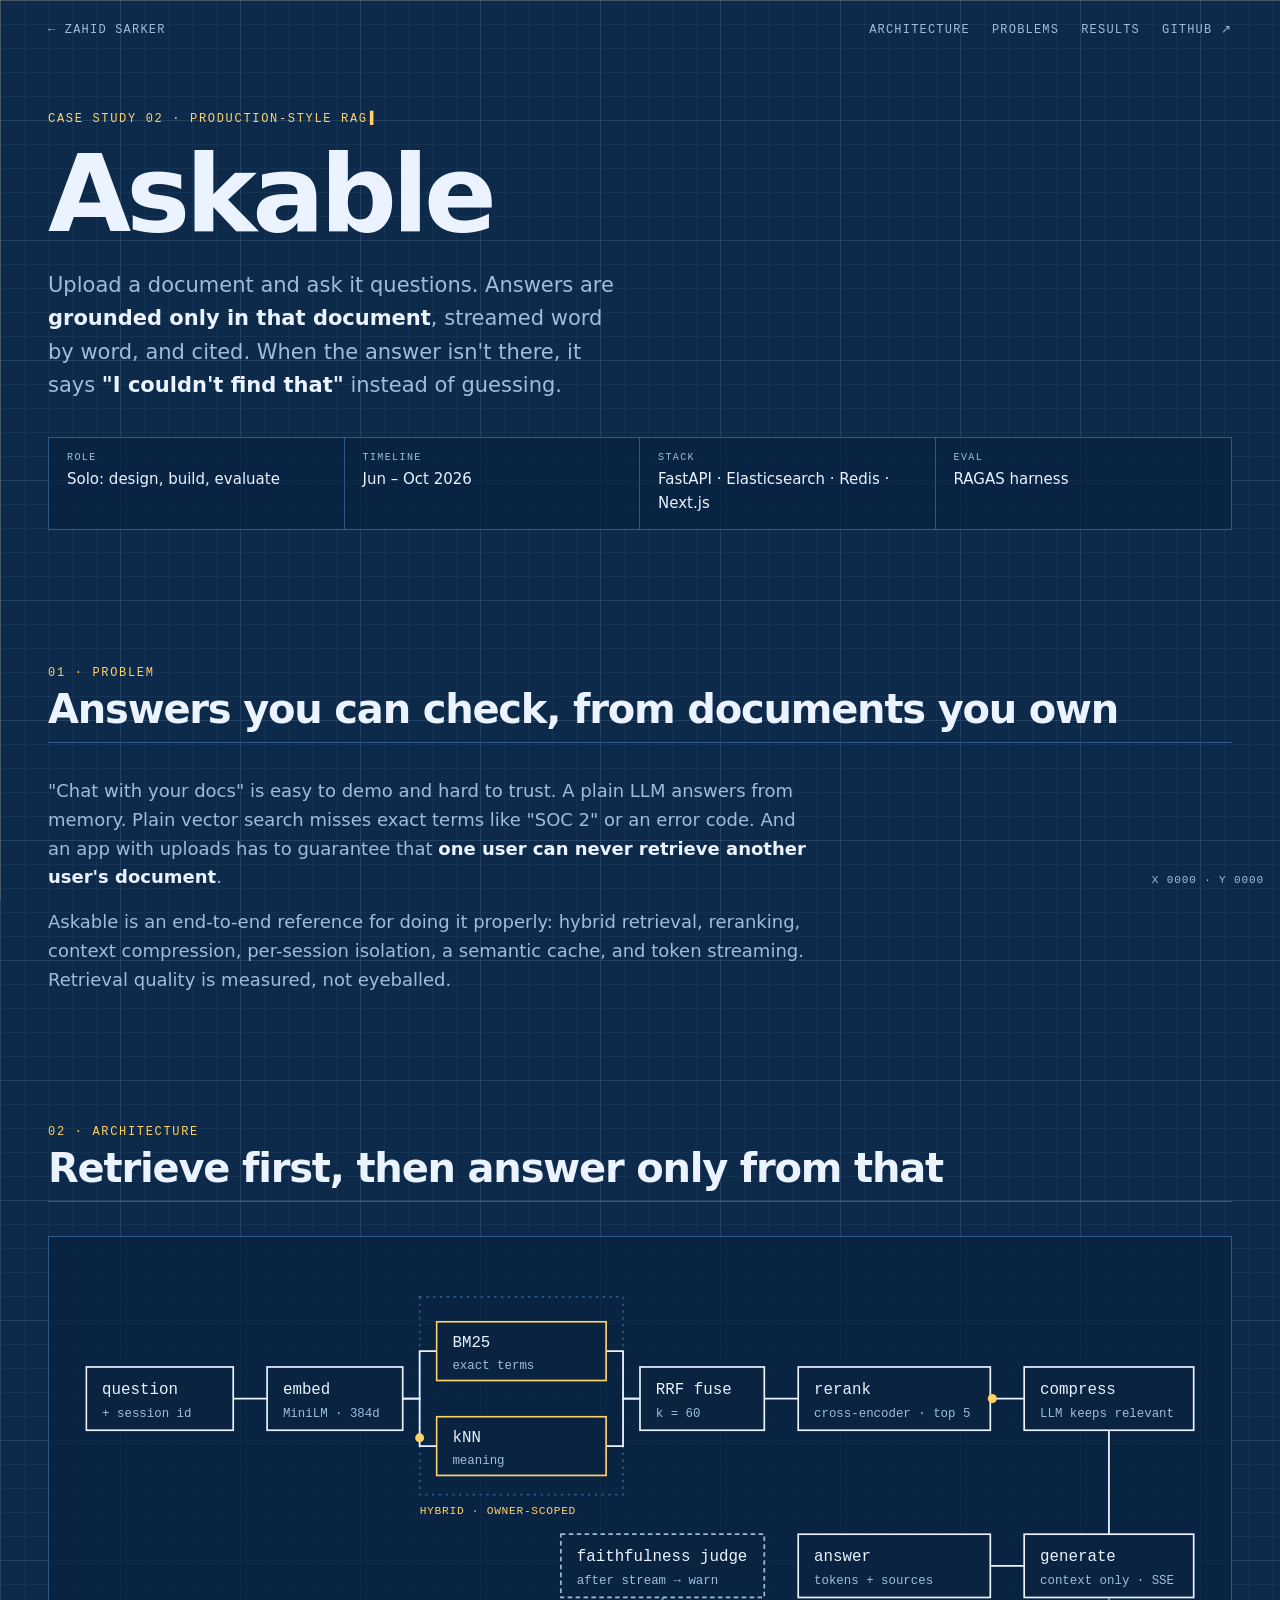
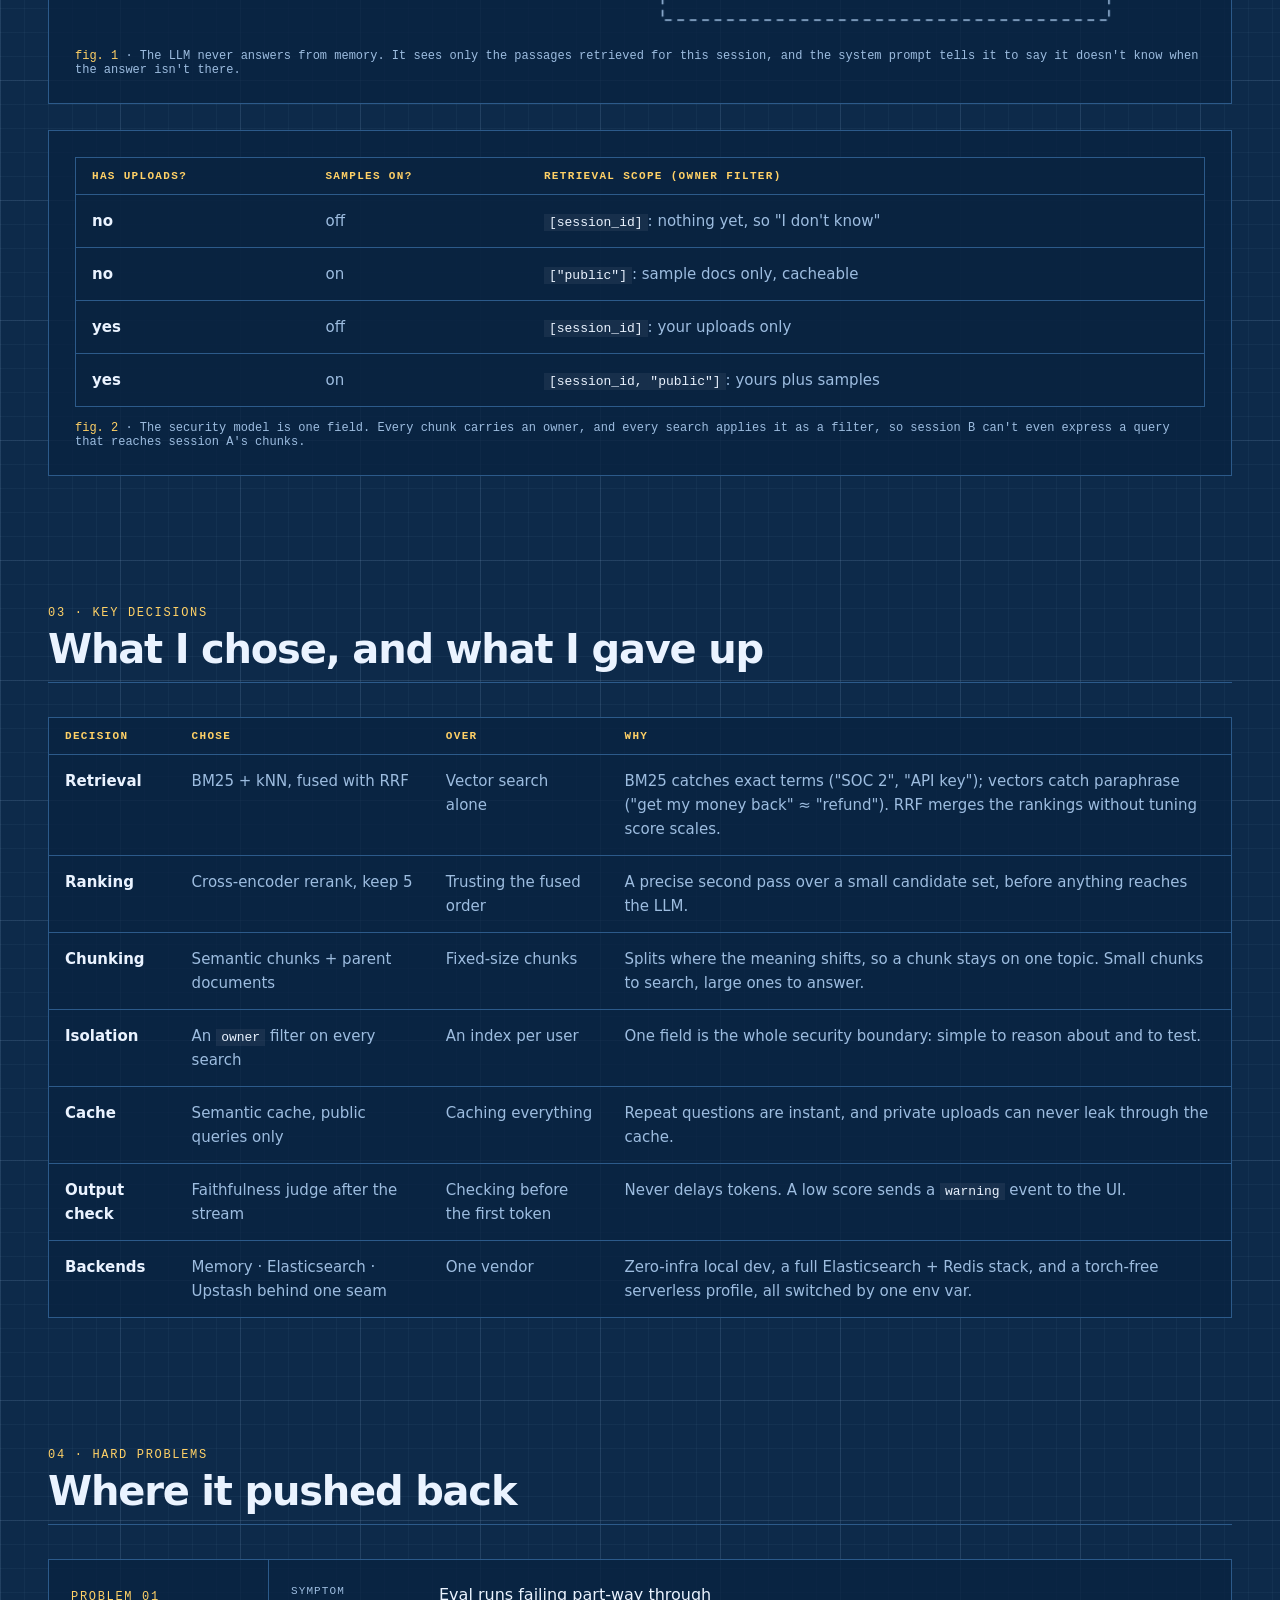
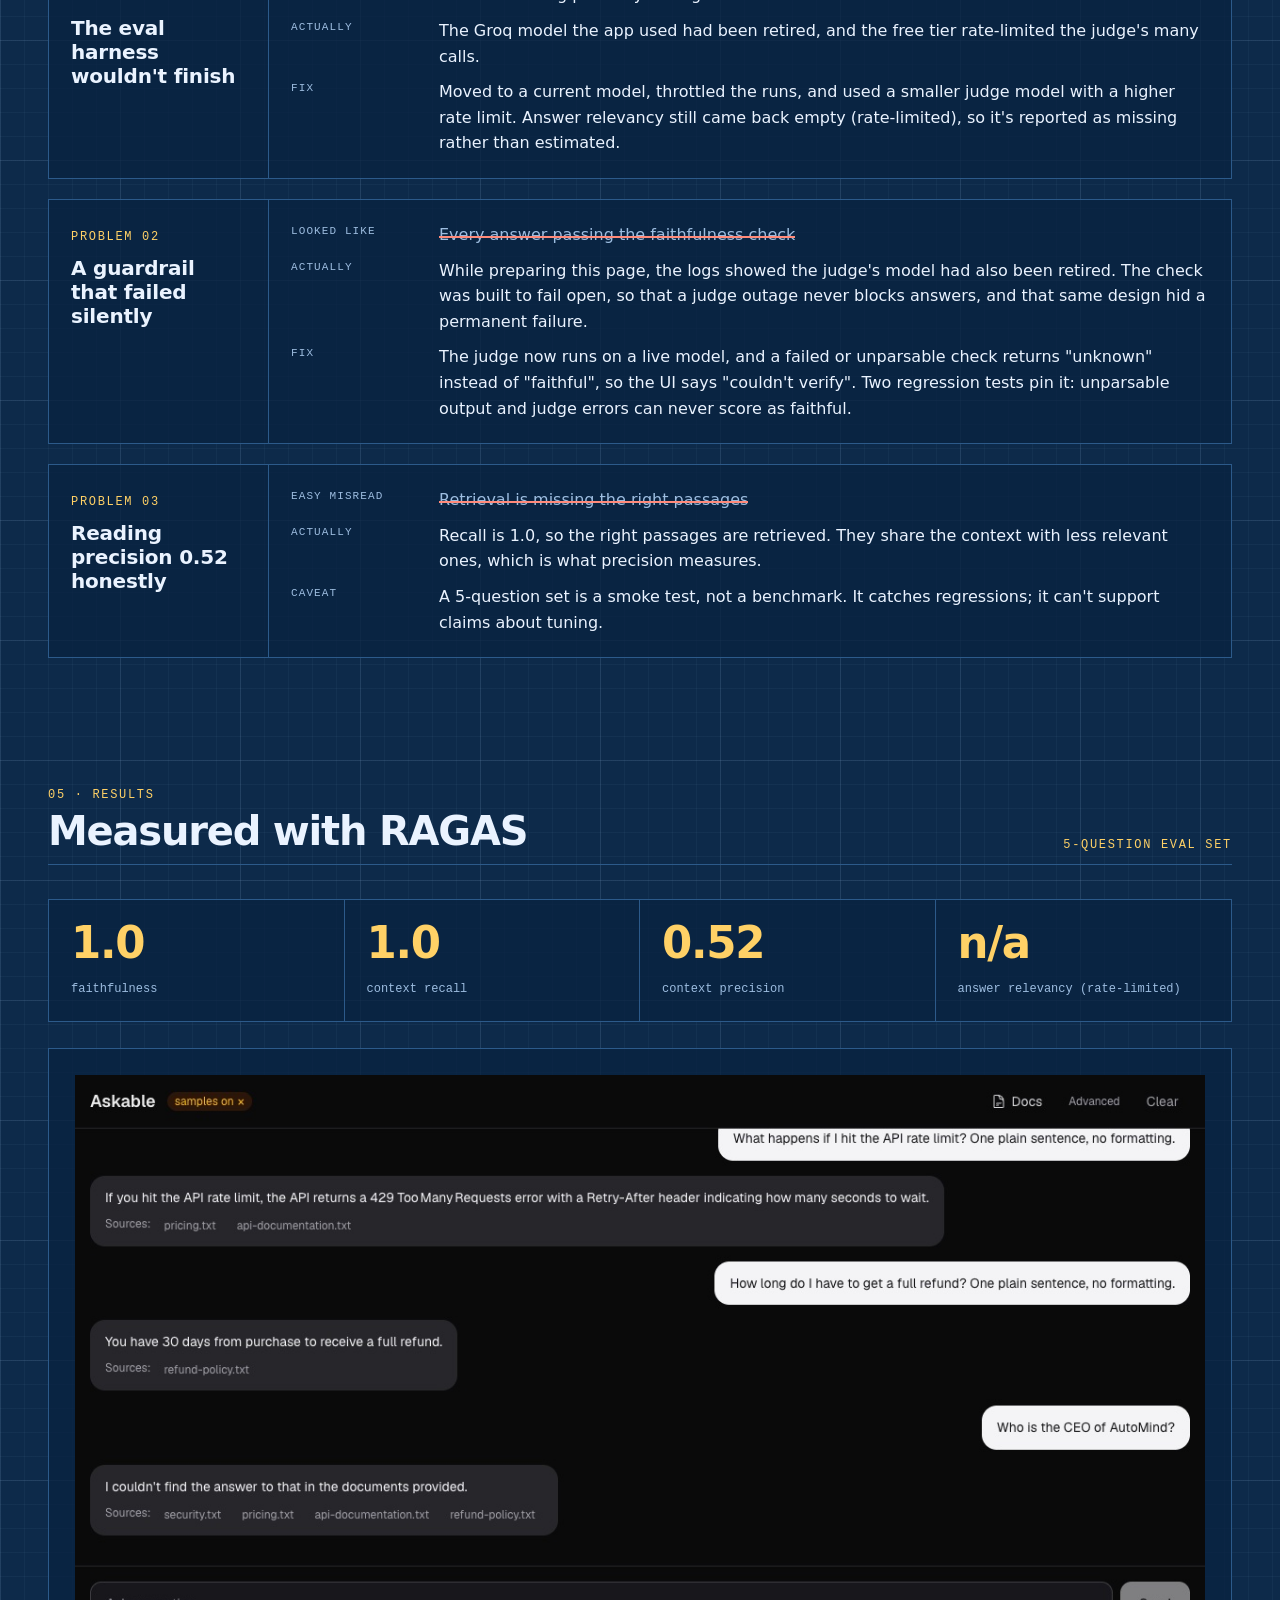
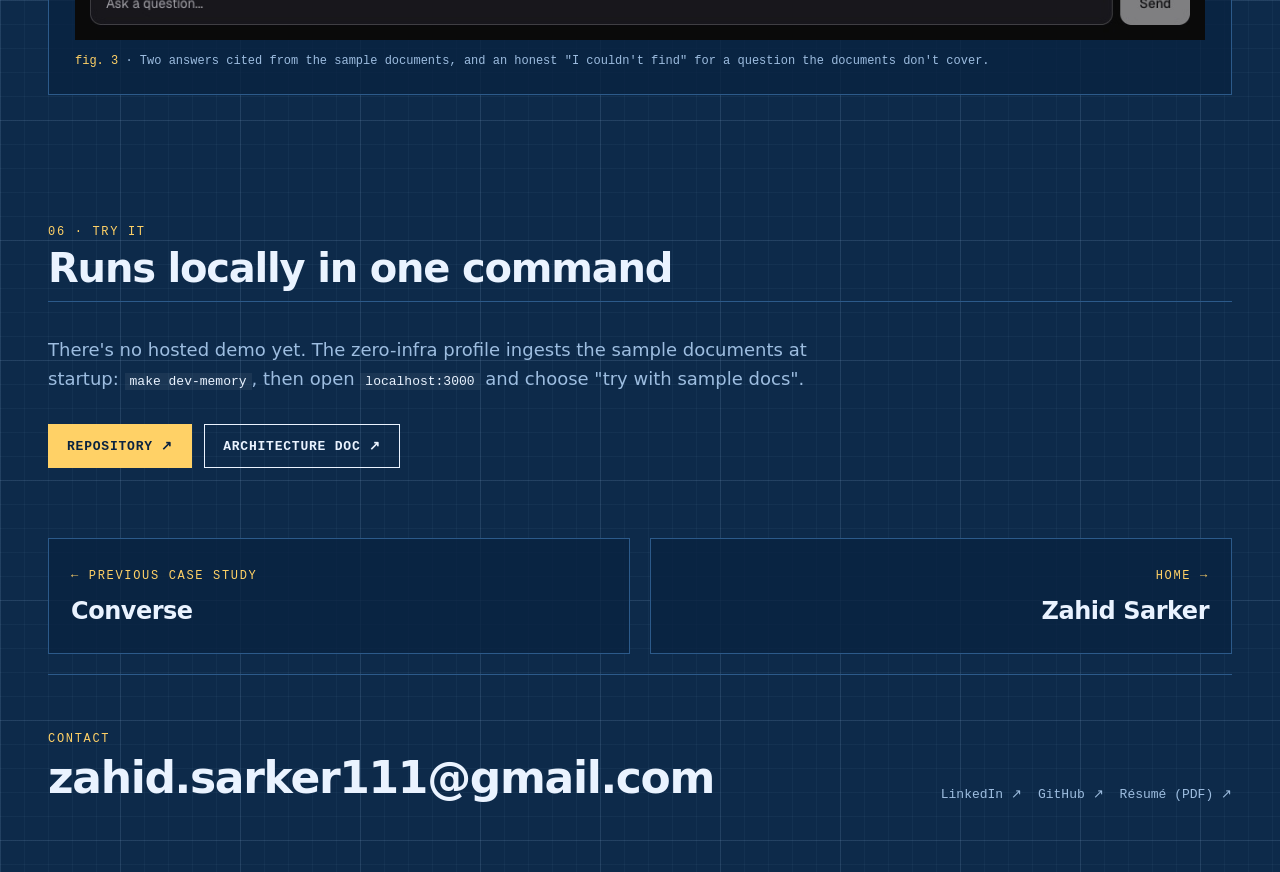
==== commit 1535d110: "add an AI-assisted engineering section, mark the Askable guardrail fixed, and reword the toolset car" ====
--- a/askable/index.html
+++ b/askable/index.html
@@ -140,8 +140,8 @@
     <article class="bug">
       <div class="id"><span class="k">Problem 02</span><b>A guardrail that failed silently</b></div>
       <dl><dt>Looked like</dt><dd class="guess miss">Every answer passing the faithfulness check</dd>
-        <dt>Actually</dt><dd>While preparing this page, the logs showed the judge's model had also been retired. The check is built to fail open, so that a judge outage never blocks answers, and that same design hid a permanent failure.</dd>
-        <dt>Status</dt><dd>Open. The fix is a current model plus a health check that reports the judge as down, rather than treating "unavailable" as "faithful".</dd></dl>
+        <dt>Actually</dt><dd>While preparing this page, the logs showed the judge's model had also been retired. The check was built to fail open, so that a judge outage never blocks answers, and that same design hid a permanent failure.</dd>
+        <dt>Fix</dt><dd>The judge now runs on a live model, and a failed or unparsable check returns "unknown" instead of "faithful", so the UI says "couldn't verify". Two regression tests pin it: unparsable output and judge errors can never score as faithful.</dd></dl>
     </article>
     <article class="bug">
       <div class="id"><span class="k">Problem 03</span><b>Reading precision 0.52 honestly</b></div>
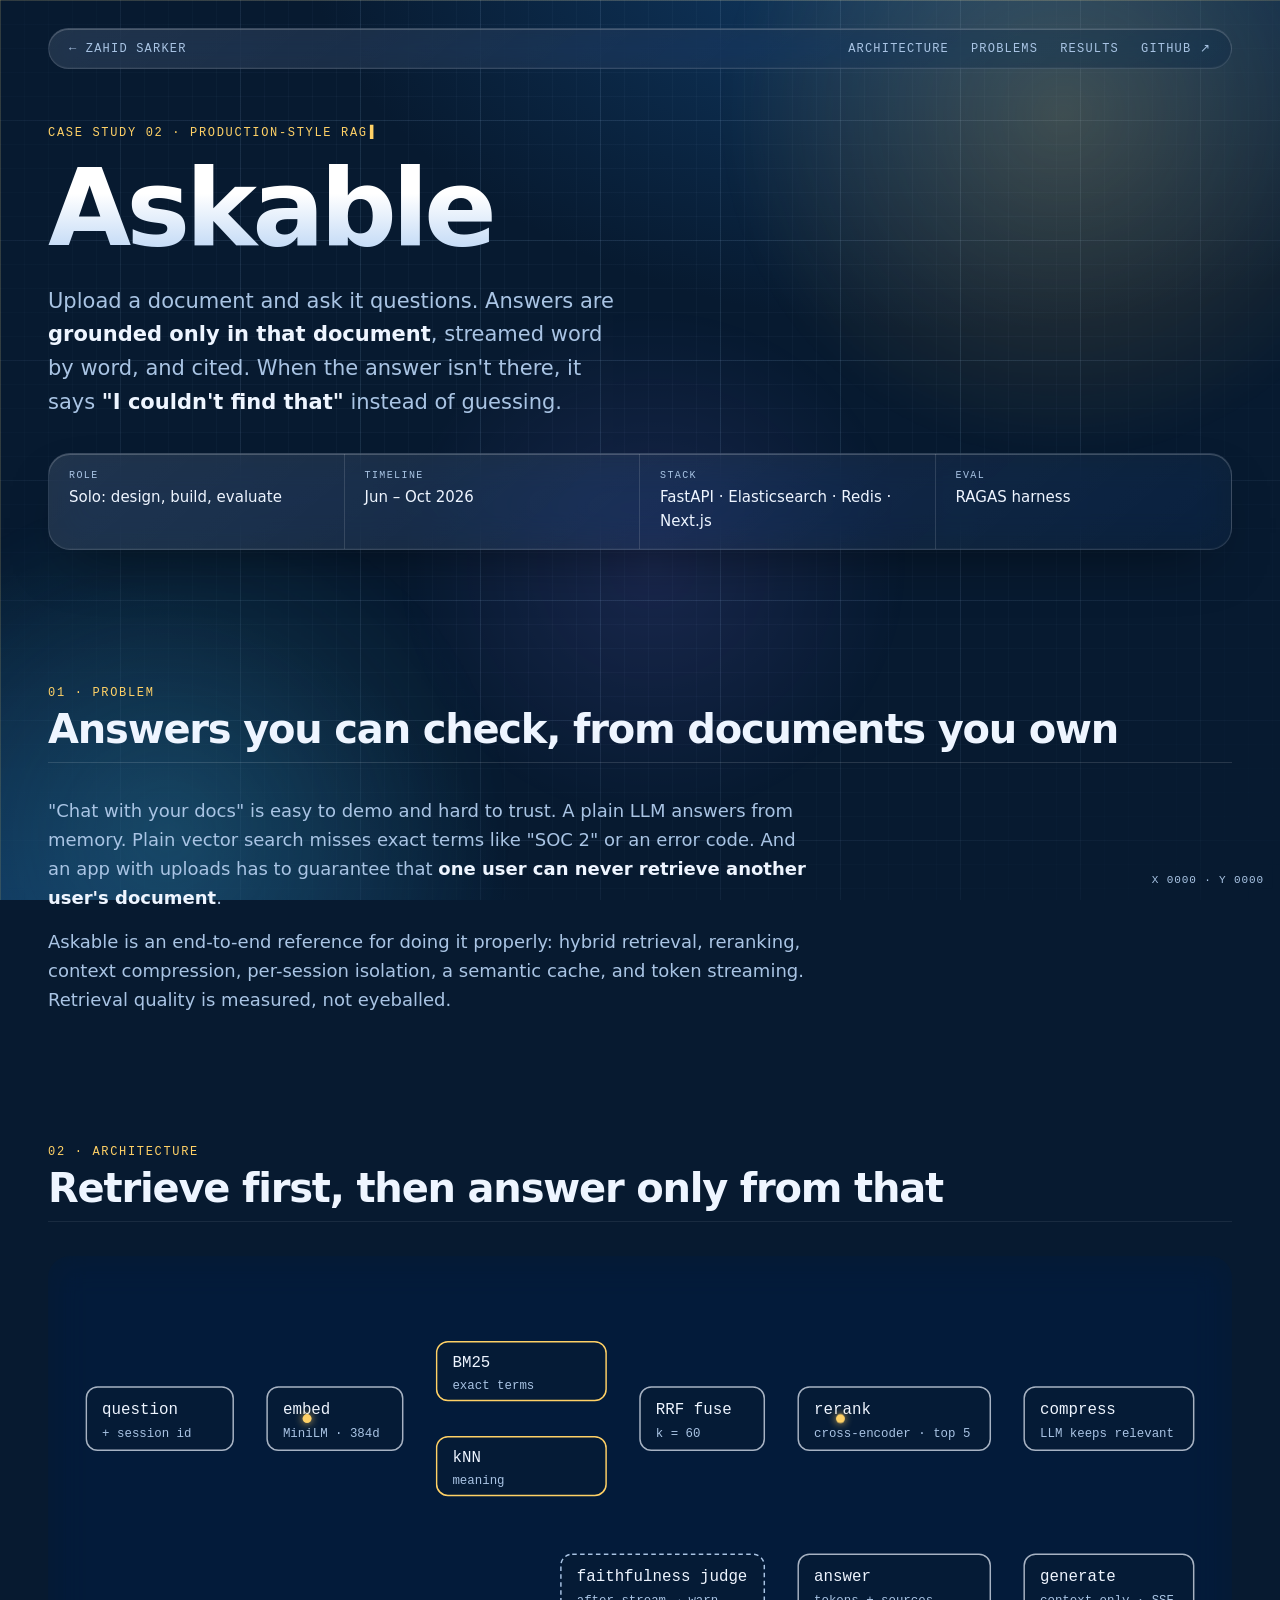
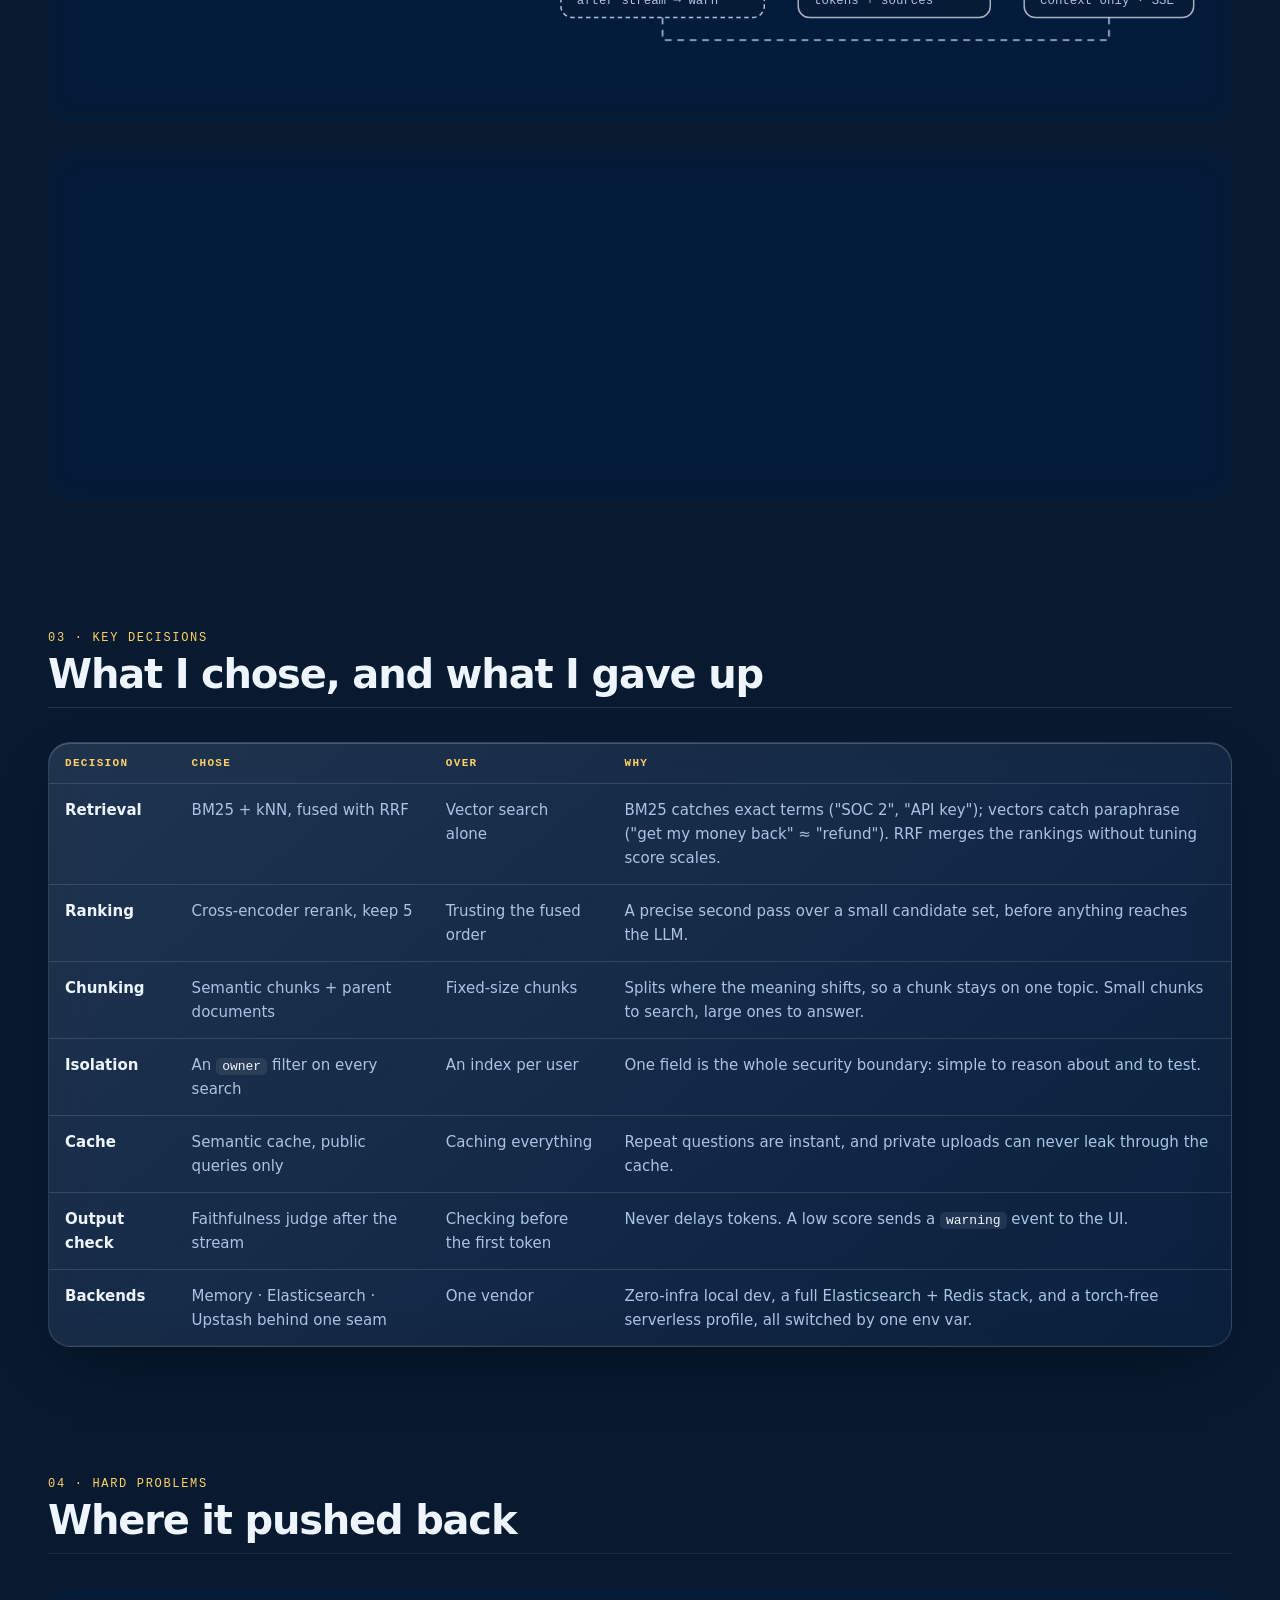
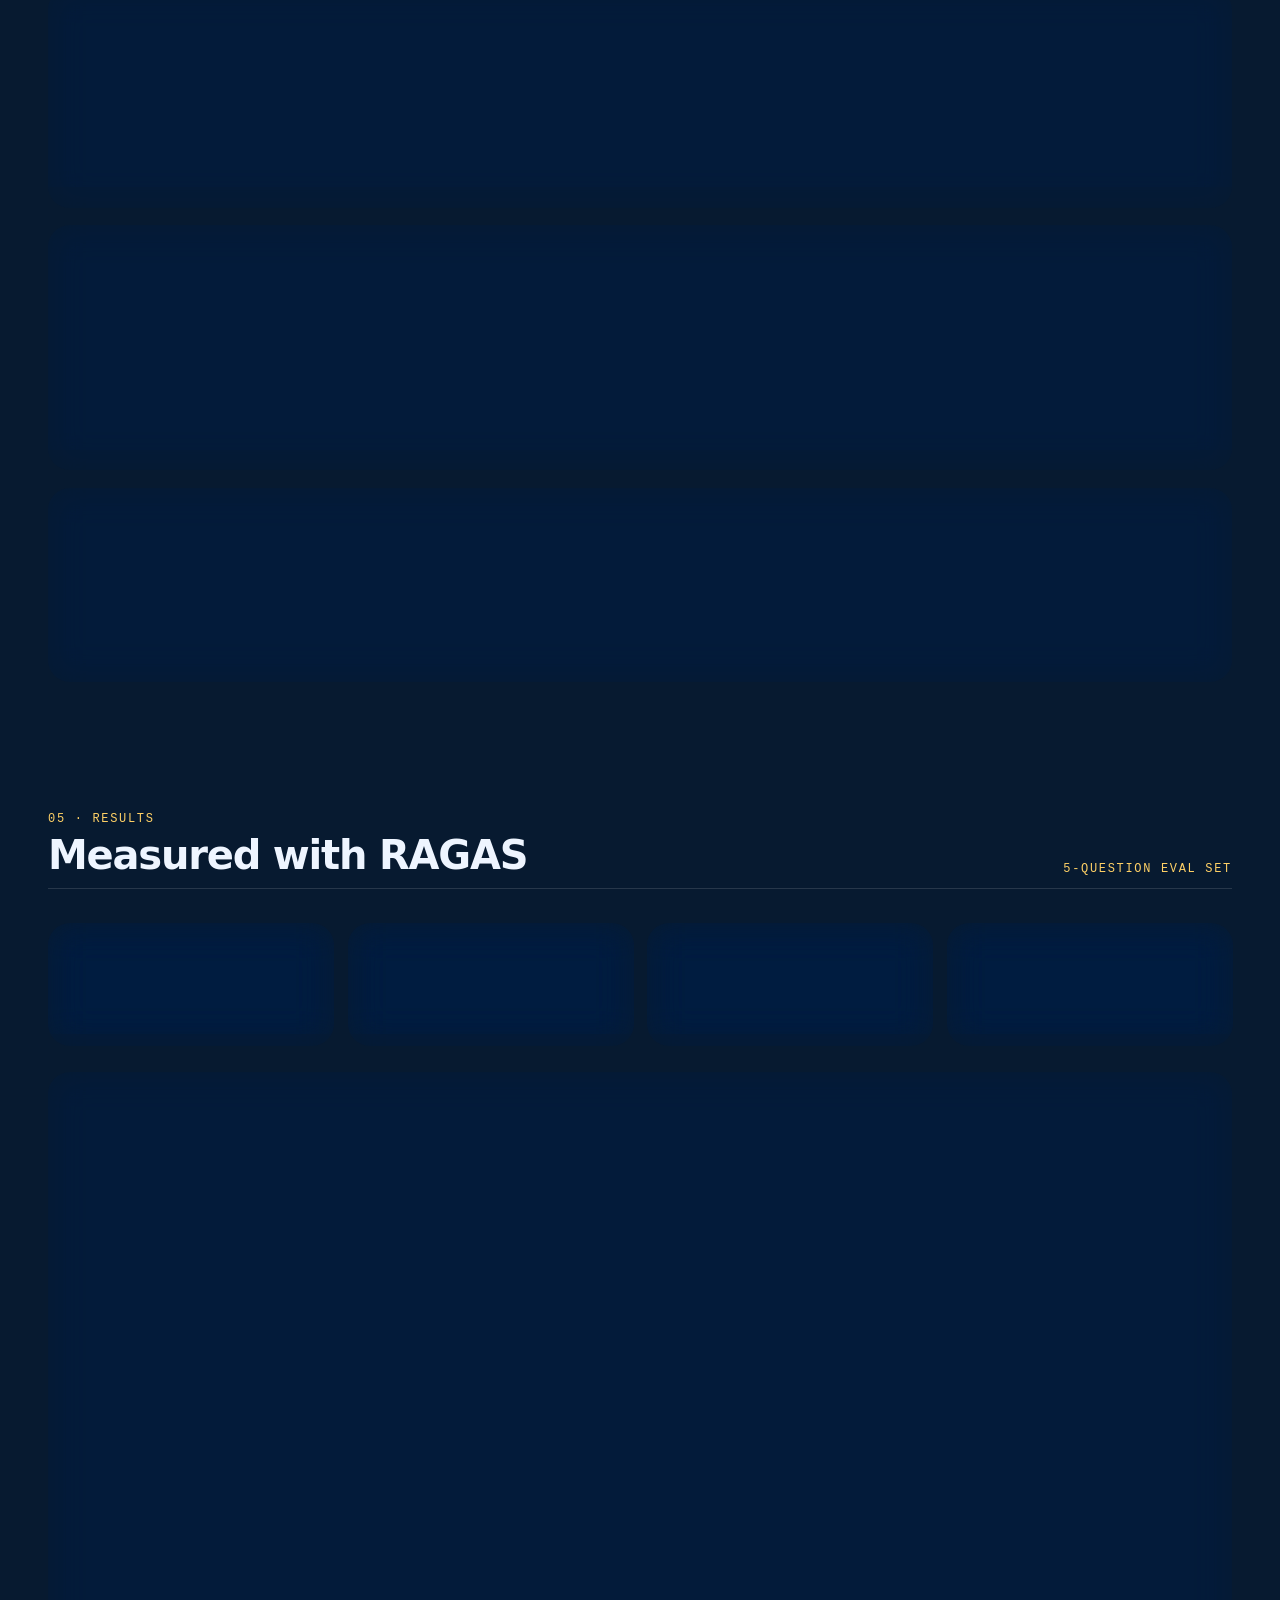
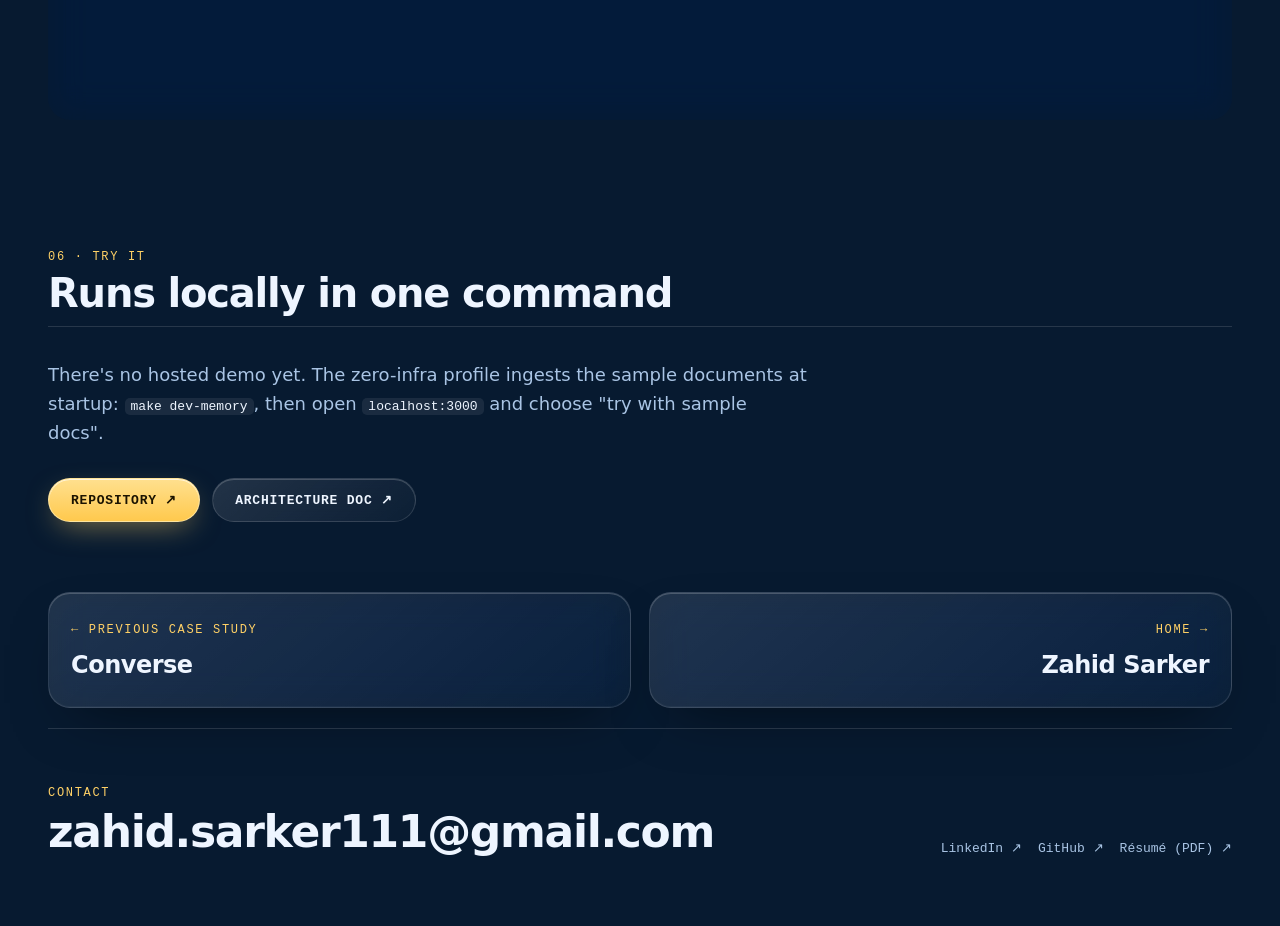
==== commit 7447ff47: "restyle the site as liquid glass over an animated aurora and drafting-grid background" ====
--- a/askable/index.html
+++ b/askable/index.html
@@ -40,16 +40,17 @@
 </head>
 <body>
 <a class="skip" href="#main">Skip to content</a>
+<div class="bg" aria-hidden="true"><i class="o1"></i><i class="o2"></i><i class="o3"></i></div>
 <div class="cx" aria-hidden="true"></div><div class="cy" aria-hidden="true"></div><div class="coord" aria-hidden="true">X 0000 · Y 0000</div>
 <div class="wrap">
-<nav aria-label="Main"><a class="home" href="../">← Zahid Sarker</a><span><a class="hide" href="#architecture">Architecture</a><a class="hide" href="#problems">Problems</a><a class="hide" href="#results">Results</a><a href="https://github.com/Zahid-Sarker-7/askable" target="_blank" rel="noopener" data-umami-event="repo-askable">GitHub ↗</a></span></nav>
+<nav class="glass" aria-label="Main"><a class="home" href="../">← Zahid Sarker</a><span><a class="hide" href="#architecture">Architecture</a><a class="hide" href="#problems">Problems</a><a class="hide" href="#results">Results</a><a href="https://github.com/Zahid-Sarker-7/askable" target="_blank" rel="noopener" data-umami-event="repo-askable">GitHub ↗</a></span></nav>
 
 <main id="main">
 <header>
   <span class="k type">Case study 02 · Production-style RAG</span>
   <h1><span><i>Askable</i></span></h1>
   <p class="lede fade">Upload a document and ask it questions. Answers are <b>grounded only in that document</b>, streamed word by word, and cited. When the answer isn't there, it says <b>"I couldn't find that"</b> instead of guessing.</p>
-  <div class="meta stagger">
+  <div class="meta glass stagger">
     <div><span>Role</span>Solo: design, build, evaluate</div>
     <div><span>Timeline</span>Jun – Oct 2026</div>
     <div><span>Stack</span>FastAPI · Elasticsearch · Redis · Next.js</div>
@@ -67,27 +68,27 @@
 
 <section id="architecture" aria-labelledby="a-h">
   <div class="sec rv"><h2 id="a-h"><small>02 · Architecture</small>Retrieve first, then answer only from that</h2></div>
-  <figure class="fig rv">
+  <figure class="fig glass rv">
     <div class="scroll-x">
     <svg class="dia" viewBox="0 0 1000 330" role="img" aria-labelledby="d1t">
       <title id="d1t">Query pipeline. A question and session ID are embedded, then searched two ways at once, BM25 for exact terms and kNN for meaning, both scoped to the caller's owner IDs. The results are fused with reciprocal rank fusion (k = 60), reranked by a cross-encoder to the top 5, and compressed by an LLM. The LLM then generates an answer from that context only, streamed over SSE with sources. A faithfulness judge runs after the stream.</title>
-      <rect class="grp" x="305" y="30" width="180" height="175"/><text class="lbl" x="305" y="222">HYBRID · OWNER-SCOPED</text>
+      <rect class="grp" rx="16" x="305" y="30" width="180" height="175"/><text class="lbl" x="305" y="222">HYBRID · OWNER-SCOPED</text>
       <path class="solid" d="M140 120 H170"/><path class="solid" d="M290 120 H305 V78 H320"/><path class="solid" d="M290 120 H305 V162 H320"/>
       <path class="solid" d="M470 78 H485 V120 H500"/><path class="solid" d="M470 162 H485 V120 H500"/>
       <path class="solid" d="M610 120 H640"/><path class="solid" d="M810 120 H840"/><path class="solid" d="M915 148 V240"/><path class="solid" d="M840 268 H810"/>
       <path class="dash" d="M915 296 V316 H520 V296"/>
       <path id="q1" d="M140 120 H305 V78 H485 V120 H915 V268 H810" fill="none" stroke="none"/>
       <path id="q2" d="M140 120 H305 V162 H485 V120 H915 V268 H810" fill="none" stroke="none"/>
-      <g class="node" style="animation-delay:.1s"><rect x="10" y="92" width="130" height="56"/><text x="24" y="116" font-size="14">question</text><text class="sm" x="24" y="136">+ session id</text></g>
-      <g class="node" style="animation-delay:.2s"><rect x="170" y="92" width="120" height="56"/><text x="184" y="116" font-size="14">embed</text><text class="sm" x="184" y="136">MiniLM · 384d</text></g>
-      <g class="node hl" style="animation-delay:.35s"><rect x="320" y="52" width="150" height="52"/><text x="334" y="74" font-size="14">BM25</text><text class="sm" x="334" y="94">exact terms</text></g>
-      <g class="node hl" style="animation-delay:.4s"><rect x="320" y="136" width="150" height="52"/><text x="334" y="158" font-size="14">kNN</text><text class="sm" x="334" y="178">meaning</text></g>
-      <g class="node" style="animation-delay:.55s"><rect x="500" y="92" width="110" height="56"/><text x="514" y="116" font-size="14">RRF fuse</text><text class="sm" x="514" y="136">k = 60</text></g>
-      <g class="node" style="animation-delay:.7s"><rect x="640" y="92" width="170" height="56"/><text x="654" y="116" font-size="14">rerank</text><text class="sm" x="654" y="136">cross-encoder · top 5</text></g>
-      <g class="node" style="animation-delay:.85s"><rect x="840" y="92" width="150" height="56"/><text x="854" y="116" font-size="14">compress</text><text class="sm" x="854" y="136">LLM keeps relevant</text></g>
-      <g class="node" style="animation-delay:1s"><rect x="840" y="240" width="150" height="56"/><text x="854" y="264" font-size="14">generate</text><text class="sm" x="854" y="284">context only · SSE</text></g>
-      <g class="node" style="animation-delay:1.1s"><rect x="640" y="240" width="170" height="56"/><text x="654" y="264" font-size="14">answer</text><text class="sm" x="654" y="284">tokens + sources</text></g>
-      <g class="node ind" style="animation-delay:1.2s"><rect x="430" y="240" width="180" height="56"/><text x="444" y="264" font-size="14">faithfulness judge</text><text class="sm" x="444" y="284">after stream → warn</text></g>
+      <g class="node" style="animation-delay:.1s"><rect rx="10" x="10" y="92" width="130" height="56"/><text x="24" y="116" font-size="14">question</text><text class="sm" x="24" y="136">+ session id</text></g>
+      <g class="node" style="animation-delay:.2s"><rect rx="10" x="170" y="92" width="120" height="56"/><text x="184" y="116" font-size="14">embed</text><text class="sm" x="184" y="136">MiniLM · 384d</text></g>
+      <g class="node hl" style="animation-delay:.35s"><rect rx="10" x="320" y="52" width="150" height="52"/><text x="334" y="74" font-size="14">BM25</text><text class="sm" x="334" y="94">exact terms</text></g>
+      <g class="node hl" style="animation-delay:.4s"><rect rx="10" x="320" y="136" width="150" height="52"/><text x="334" y="158" font-size="14">kNN</text><text class="sm" x="334" y="178">meaning</text></g>
+      <g class="node" style="animation-delay:.55s"><rect rx="10" x="500" y="92" width="110" height="56"/><text x="514" y="116" font-size="14">RRF fuse</text><text class="sm" x="514" y="136">k = 60</text></g>
+      <g class="node" style="animation-delay:.7s"><rect rx="10" x="640" y="92" width="170" height="56"/><text x="654" y="116" font-size="14">rerank</text><text class="sm" x="654" y="136">cross-encoder · top 5</text></g>
+      <g class="node" style="animation-delay:.85s"><rect rx="10" x="840" y="92" width="150" height="56"/><text x="854" y="116" font-size="14">compress</text><text class="sm" x="854" y="136">LLM keeps relevant</text></g>
+      <g class="node" style="animation-delay:1s"><rect rx="10" x="840" y="240" width="150" height="56"/><text x="854" y="264" font-size="14">generate</text><text class="sm" x="854" y="284">context only · SSE</text></g>
+      <g class="node" style="animation-delay:1.1s"><rect rx="10" x="640" y="240" width="170" height="56"/><text x="654" y="264" font-size="14">answer</text><text class="sm" x="654" y="284">tokens + sources</text></g>
+      <g class="node ind" style="animation-delay:1.2s"><rect rx="10" x="430" y="240" width="180" height="56"/><text x="444" y="264" font-size="14">faithfulness judge</text><text class="sm" x="444" y="284">after stream → warn</text></g>
       <circle class="pkt" r="4"><animateMotion dur="3.4s" repeatCount="indefinite"><mpath href="#q1"/></animateMotion></circle>
       <circle class="pkt" r="4"><animateMotion dur="3.4s" begin="1.7s" repeatCount="indefinite"><mpath href="#q2"/></animateMotion></circle>
     </svg>
@@ -96,7 +97,7 @@
     <figcaption><b>fig. 1</b> · The LLM never answers from memory. It sees only the passages retrieved for this session, and the system prompt tells it to say it doesn't know when the answer isn't there.</figcaption>
   </figure>
 
-  <figure class="fig rv">
+  <figure class="fig glass rv">
     <table class="t">
       <thead><tr><th>Has uploads?</th><th>Samples on?</th><th>Retrieval scope (owner filter)</th></tr></thead>
       <tbody>
@@ -113,7 +114,7 @@
 <section id="decisions" aria-labelledby="d-h">
   <div class="sec rv"><h2 id="d-h"><small>03 · Key decisions</small>What I chose, and what I gave up</h2></div>
   <div class="rv">
-  <table class="t">
+  <table class="t glass">
     <thead><tr><th>Decision</th><th>Chose</th><th>Over</th><th>Why</th></tr></thead>
     <tbody>
       <tr><td data-k="Decision">Retrieval</td><td data-k="Chose">BM25 + kNN, fused with RRF</td><td data-k="Over">Vector search alone</td><td data-k="Why">BM25 catches exact terms ("SOC 2", "API key"); vectors catch paraphrase ("get my money back" ≈ "refund"). RRF merges the rankings without tuning score scales.</td></tr>
@@ -131,19 +132,19 @@
 <section id="problems" aria-labelledby="b-h">
   <div class="sec rv"><h2 id="b-h"><small>04 · Hard problems</small>Where it pushed back</h2></div>
   <div class="bugs">
-    <article class="bug">
+    <article class="bug glass">
       <div class="id"><span class="k">Problem 01</span><b>The eval harness wouldn't finish</b></div>
       <dl><dt>Symptom</dt><dd>Eval runs failing part-way through</dd>
         <dt>Actually</dt><dd>The Groq model the app used had been retired, and the free tier rate-limited the judge's many calls.</dd>
         <dt>Fix</dt><dd>Moved to a current model, throttled the runs, and used a smaller judge model with a higher rate limit. Answer relevancy still came back empty (rate-limited), so it's reported as missing rather than estimated.</dd></dl>
     </article>
-    <article class="bug">
+    <article class="bug glass">
       <div class="id"><span class="k">Problem 02</span><b>A guardrail that failed silently</b></div>
       <dl><dt>Looked like</dt><dd class="guess miss">Every answer passing the faithfulness check</dd>
         <dt>Actually</dt><dd>While preparing this page, the logs showed the judge's model had also been retired. The check was built to fail open, so that a judge outage never blocks answers, and that same design hid a permanent failure.</dd>
         <dt>Fix</dt><dd>The judge now runs on a live model, and a failed or unparsable check returns "unknown" instead of "faithful", so the UI says "couldn't verify". Two regression tests pin it: unparsable output and judge errors can never score as faithful.</dd></dl>
     </article>
-    <article class="bug">
+    <article class="bug glass">
       <div class="id"><span class="k">Problem 03</span><b>Reading precision 0.52 honestly</b></div>
       <dl><dt>Easy misread</dt><dd class="guess miss">Retrieval is missing the right passages</dd>
         <dt>Actually</dt><dd>Recall is 1.0, so the right passages are retrieved. They share the context with less relevant ones, which is what precision measures.</dd>
@@ -155,12 +156,12 @@
 <section id="results" aria-labelledby="r-h">
   <div class="sec rv"><h2 id="r-h"><small>05 · Results</small>Measured with RAGAS</h2><span class="k">5-question eval set</span></div>
   <div class="results stagger">
-    <div><strong>1.0</strong><span>faithfulness</span></div>
-    <div><strong>1.0</strong><span>context recall</span></div>
-    <div><strong>0.52</strong><span>context precision</span></div>
-    <div><strong>n/a</strong><span>answer relevancy (rate-limited)</span></div>
+    <div class="glass lift"><strong>1.0</strong><span>faithfulness</span></div>
+    <div class="glass lift"><strong>1.0</strong><span>context recall</span></div>
+    <div class="glass lift"><strong>0.52</strong><span>context precision</span></div>
+    <div class="glass lift"><strong>n/a</strong><span>answer relevancy (rate-limited)</span></div>
   </div>
-  <figure class="fig rv" style="margin-top:26px">
+  <figure class="fig glass rv" style="margin-top:26px">
     <img src="../img/askable-chat.jpg" width="1200" height="600" loading="lazy" alt="Askable chat: a rate-limit question answered with sources, a refund question answered from the refund policy, and a question about the CEO answered with 'I couldn't find the answer to that in the documents provided.'">
     <figcaption><b>fig. 3</b> · Two answers cited from the sample documents, and an honest "I couldn't find" for a question the documents don't cover.</figcaption>
   </figure>
@@ -173,8 +174,8 @@
 </section>
 
 <div class="pager rv">
-  <a href="../converse/"><span class="k">← Previous case study</span><b>Converse</b></a>
-  <a href="../"><span class="k">Home →</span><b>Zahid Sarker</b></a>
+  <a class="glass lift" href="../converse/"><span class="k">← Previous case study</span><b>Converse</b></a>
+  <a class="glass lift" href="../"><span class="k">Home →</span><b>Zahid Sarker</b></a>
 </div>
 </main>
 
--- a/site.css
+++ b/site.css
@@ -1,44 +1,77 @@
-/* Blueprint theme, shared by every page. No build step. */
-:root{--bg:#0d2a4a;--bg2:#0a2340;--panel:rgba(10,35,64,.78);--ink:#eaf3ff;--muted:#9dbde0;--line:#2c5a8a;--grid:rgba(143,179,217,.12);--acc:#ffd166;
+/* Blueprint glass: frosted panels over a slow aurora + drafting grid. No build step. */
+:root{--bg:#071a30;--bg2:#0a2340;--ink:#eef5ff;--muted:#a9c4e4;--line:rgba(255,255,255,.13);--acc:#ffd166;
+  --glass:linear-gradient(140deg,rgba(255,255,255,.11),rgba(255,255,255,.025)),rgba(8,28,52,.42);
+  --glass-hi:rgba(255,255,255,.2);--r:22px;
   --sans:"Helvetica Neue",system-ui,-apple-system,"Segoe UI",Roboto,sans-serif;--mono:ui-monospace,"SF Mono",Menlo,Consolas,monospace}
 *{box-sizing:border-box;margin:0}
-html{scroll-behavior:smooth}
-body{background:var(--bg);color:var(--ink);font:16px/1.6 var(--sans);-webkit-font-smoothing:antialiased;overflow-x:hidden;
-  background-image:linear-gradient(var(--grid) 1px,transparent 1px),linear-gradient(90deg,var(--grid) 1px,transparent 1px),
-  linear-gradient(rgba(143,179,217,.05) 1px,transparent 1px),linear-gradient(90deg,rgba(143,179,217,.05) 1px,transparent 1px);
-  background-size:120px 120px,120px 120px,24px 24px,24px 24px}
+html{scroll-behavior:smooth;background:var(--bg)}
+body{color:var(--ink);font:16px/1.6 var(--sans);-webkit-font-smoothing:antialiased;overflow-x:hidden}
 a{color:inherit}
 img{max-width:100%;height:auto;display:block}
 .wrap{max-width:1240px;margin:0 auto;padding:0 28px}
 .k{font:12px var(--mono);letter-spacing:.14em;text-transform:uppercase;color:var(--acc)}
-.skip{position:absolute;left:-9999px;top:8px;background:var(--acc);color:var(--bg2);padding:8px 12px;z-index:99;font:600 13px var(--mono)}
+.skip{position:absolute;left:-9999px;top:8px;background:var(--acc);color:var(--bg2);padding:8px 12px;z-index:99;font:600 13px var(--mono);border-radius:8px}
 .skip:focus{left:8px}
-a:focus-visible,button:focus-visible{outline:2px solid var(--acc);outline-offset:3px}
+a:focus-visible,button:focus-visible{outline:2px solid var(--acc);outline-offset:3px;border-radius:6px}
 main,nav,footer{position:relative;z-index:1}
 
+/* ── animated background: aurora orbs + drifting drafting grid + scan line ── */
+.bg{position:fixed;inset:0;z-index:-1;overflow:hidden;pointer-events:none;
+  background:radial-gradient(1100px 700px at 75% -10%,#123f6c 0%,transparent 60%),radial-gradient(900px 700px at 0% 110%,#0f3560 0%,transparent 60%),var(--bg)}
+.bg i{position:absolute;width:62vmax;height:62vmax;border-radius:50%;opacity:.55;will-change:transform}
+.bg .o1{top:-22vmax;right:-14vmax;background:radial-gradient(circle,rgba(255,209,102,.38),transparent 62%);animation:d1 38s ease-in-out infinite alternate}
+.bg .o2{bottom:-26vmax;left:-18vmax;background:radial-gradient(circle,rgba(79,209,230,.34),transparent 62%);animation:d2 46s ease-in-out infinite alternate}
+.bg .o3{top:30%;left:28%;width:46vmax;height:46vmax;background:radial-gradient(circle,rgba(139,124,255,.26),transparent 62%);animation:d3 52s ease-in-out infinite alternate}
+.bg::before{content:"";position:absolute;inset:-120px;
+  background-image:linear-gradient(rgba(143,179,217,.11) 1px,transparent 1px),linear-gradient(90deg,rgba(143,179,217,.11) 1px,transparent 1px),
+  linear-gradient(rgba(143,179,217,.045) 1px,transparent 1px),linear-gradient(90deg,rgba(143,179,217,.045) 1px,transparent 1px);
+  background-size:120px 120px,120px 120px,24px 24px,24px 24px;animation:grid 60s linear infinite;
+  -webkit-mask-image:radial-gradient(ellipse at 50% 35%,#000 35%,transparent 85%);mask-image:radial-gradient(ellipse at 50% 35%,#000 35%,transparent 85%)}
+.bg::after{content:"";position:absolute;left:0;right:0;height:180px;top:-180px;
+  background:linear-gradient(180deg,transparent,rgba(255,209,102,.05) 50%,transparent);animation:scan 14s linear infinite}
+@keyframes d1{to{transform:translate(-18vmax,22vmax) scale(1.15)}}
+@keyframes d2{to{transform:translate(24vmax,-16vmax) scale(1.1)}}
+@keyframes d3{to{transform:translate(-14vmax,-18vmax) scale(.85)}}
+@keyframes grid{to{transform:translate(120px,120px)}}
+@keyframes scan{to{top:100%}}
+
+/* ── glass ── */
+.glass{position:relative;background:var(--glass);border:1px solid var(--line);border-radius:var(--r);
+  -webkit-backdrop-filter:blur(18px) saturate(165%);backdrop-filter:blur(18px) saturate(165%);
+  box-shadow:inset 0 1px 0 var(--glass-hi),inset 0 -1px 0 rgba(255,255,255,.04),0 24px 60px -28px rgba(0,0,0,.6)}
+.glass::before{content:"";position:absolute;inset:0;border-radius:inherit;pointer-events:none;opacity:0;transition:opacity .35s;
+  background:radial-gradient(420px circle at var(--mx,50%) var(--my,0%),rgba(255,255,255,.12),transparent 45%)}
+.glass:hover::before{opacity:1}
+@supports not ((backdrop-filter:blur(1px)) or (-webkit-backdrop-filter:blur(1px))){.glass{background:rgba(10,32,58,.92)}}
+
 /* crosshair (desktop pointer only) */
-.cx,.cy{position:fixed;pointer-events:none;z-index:0;background:rgba(255,209,102,.16);display:none}
+.cx,.cy{position:fixed;pointer-events:none;z-index:0;background:rgba(255,209,102,.14);display:none}
 .cx{top:0;bottom:0;left:0;width:1px}.cy{left:0;right:0;top:0;height:1px}
 .coord{position:fixed;right:16px;bottom:14px;font:11px var(--mono);color:var(--muted);z-index:5;display:none;letter-spacing:.08em}
 @media(pointer:fine){.cx,.cy,.coord{display:block}}
 
-nav{display:flex;justify-content:space-between;align-items:center;padding:22px 0;font:12px var(--mono);letter-spacing:.1em;text-transform:uppercase;color:var(--muted);gap:16px}
+/* floating glass nav */
+nav{position:sticky;top:14px;z-index:20;display:flex;justify-content:space-between;align-items:center;margin-top:14px;padding:12px 20px;
+  font:12px var(--mono);letter-spacing:.1em;text-transform:uppercase;color:var(--muted);gap:16px;border-radius:999px}
 nav a{text-decoration:none;margin-left:22px;transition:color .2s}
 nav a:hover{color:var(--acc)}
 nav .home{margin-left:0}
 
 /* buttons */
 .cta{display:flex;gap:12px;margin-top:30px;flex-wrap:wrap}
-.btn{font:600 13px var(--mono);letter-spacing:.06em;text-transform:uppercase;padding:13px 18px;border:1.5px solid var(--ink);text-decoration:none;transition:transform .2s,box-shadow .2s;display:inline-block}
-.btn.p{background:var(--acc);color:var(--bg2);border-color:var(--acc)}
-.btn:hover{transform:translate(-3px,-3px);box-shadow:3px 3px 0 var(--ink)}
+.btn{font:600 13px var(--mono);letter-spacing:.06em;text-transform:uppercase;padding:13px 22px;border-radius:999px;text-decoration:none;display:inline-block;
+  border:1px solid var(--line);background:var(--glass);-webkit-backdrop-filter:blur(14px);backdrop-filter:blur(14px);box-shadow:inset 0 1px 0 var(--glass-hi);
+  transition:transform .25s,box-shadow .25s,background .25s}
+.btn.p{background:linear-gradient(180deg,#ffe08f,#ffc94d);color:#1b1300;border-color:rgba(255,230,160,.9);box-shadow:inset 0 1px 0 rgba(255,255,255,.7),0 10px 30px -10px rgba(255,209,102,.6)}
+.btn:hover{transform:translateY(-2px);box-shadow:inset 0 1px 0 var(--glass-hi),0 14px 30px -14px rgba(0,0,0,.6)}
+.btn.p:hover{box-shadow:inset 0 1px 0 rgba(255,255,255,.7),0 16px 40px -10px rgba(255,209,102,.75)}
 
 /* hero */
-header{padding:5vh 0 4vh}
+header{padding:7vh 0 4vh}
 .hero{display:grid;grid-template-columns:1fr 1.1fr;gap:40px;align-items:center}
-h1{font-size:clamp(52px,8.4vw,118px);line-height:.9;letter-spacing:-.045em;font-weight:800;margin:16px 0 22px}
-h1 span{display:block;overflow:hidden;padding-bottom:.04em}
-h1 span i{display:inline-block;font-style:normal}
+h1{font-size:clamp(52px,8.4vw,118px);line-height:.9;letter-spacing:-.045em;font-weight:800;margin:16px 0 22px;color:#fff}
+h1 span{display:block;overflow:hidden;padding-bottom:.06em}
+h1 span i{display:inline-block;font-style:normal;background:linear-gradient(180deg,#fff 35%,#bcd6f5);-webkit-background-clip:text;background-clip:text;color:transparent}
 .lede{font-size:clamp(18px,1.85vw,21px);color:var(--muted);max-width:580px}
 .lede b{color:var(--ink);font-weight:600}
 .type::after{content:"▍";color:var(--acc);margin-left:2px;animation:blink 1s steps(1) infinite}
@@ -48,19 +81,19 @@
 .dia text{font-family:var(--mono);fill:var(--ink)}
 .dia .sm{font-size:11px;fill:var(--muted)}
 .dia .lbl{font-size:10px;fill:var(--acc);letter-spacing:.06em}
-.dia .solid{stroke:var(--ink);stroke-width:1.6;fill:none;stroke-dasharray:400}
+.dia .solid{stroke:rgba(238,245,255,.85);stroke-width:1.6;fill:none;stroke-dasharray:400}
 .js .dia .solid{stroke-dashoffset:400}
 .dia .dash{stroke:var(--muted);stroke-width:1.4;fill:none;stroke-dasharray:6 5}
 .js .dia .dash{opacity:0}
 .js .dia .node{opacity:0}
-.dia .node rect{fill:var(--bg2);stroke:var(--ink);stroke-width:1.5;transition:fill .2s}
+.dia .node rect{fill:rgba(8,28,52,.62);stroke:rgba(238,245,255,.7);stroke-width:1.3;transition:fill .2s}
 .dia .node.ind rect{stroke:var(--muted);stroke-dasharray:4 3}
 .dia .node.hl rect{stroke:var(--acc)}
-.dia .grp{fill:none;stroke:var(--line);stroke-width:1.5;stroke-dasharray:2 4}
-.dia a:hover .node rect,.dia a:focus .node rect{fill:#1a4a7a}
+.dia .grp{fill:rgba(255,255,255,.025);stroke:rgba(255,255,255,.16);stroke-width:1.2;stroke-dasharray:2 4}
+.dia a:hover .node rect,.dia a:focus .node rect{fill:rgba(40,90,150,.6)}
 .dia .core rect{fill:var(--acc);stroke:var(--acc)}
 .dia .core text{fill:var(--bg2);font-weight:700}
-.dia .pkt{fill:var(--acc);opacity:0;transition:opacity .4s 1.6s}
+.dia .pkt{fill:var(--acc);opacity:0;transition:opacity .4s 1.6s;filter:drop-shadow(0 0 4px rgba(255,209,102,.9))}
 .dia.go .solid{animation:draw 1.1s .3s forwards}
 .dia.go .dash{animation:show .6s .9s forwards,flow 1.6s linear infinite}
 .dia.go .node{animation:show .5s forwards}
@@ -69,68 +102,62 @@
 .scroll-x svg{min-width:760px}
 .hint{display:none;font:11px var(--mono);color:var(--muted);margin-top:8px}
 
-/* stat strip */
-.strip{display:grid;grid-template-columns:repeat(4,1fr);border:1.5px solid var(--line);background:var(--panel);margin-top:4vh}
-.strip>div{padding:20px 22px;border-right:1.5px solid var(--line)}
-.strip>div:last-child{border-right:0}
+/* stat tiles */
+.strip{display:grid;grid-template-columns:repeat(4,1fr);gap:14px;margin-top:4vh}
+.strip>div{padding:22px 24px}
 .strip strong{display:block;font:800 clamp(30px,3.6vw,46px)/1 var(--sans);letter-spacing:-.03em;color:var(--acc);margin-bottom:8px}
 .strip>div>span{font:12px var(--mono);color:var(--muted);letter-spacing:.04em}
 
 /* sections */
 section{padding:100px 0 30px}
-.sec{display:flex;justify-content:space-between;align-items:end;margin-bottom:34px;border-bottom:1.5px solid var(--line);padding-bottom:12px;gap:16px}
+.sec{display:flex;justify-content:space-between;align-items:end;margin-bottom:34px;border-bottom:1px solid var(--line);padding-bottom:12px;gap:16px}
 .sec h2{font-size:clamp(28px,3.4vw,40px);letter-spacing:-.03em;line-height:1.05}
 .sec h2 small{display:block;font:12px var(--mono);letter-spacing:.14em;text-transform:uppercase;color:var(--acc);margin-bottom:8px}
 
 /* experience */
-.co{display:grid;grid-template-columns:1fr 1.6fr;gap:46px;margin-bottom:46px}
+.co{display:grid;grid-template-columns:1fr 1.6fr;gap:46px;margin-bottom:46px;align-items:center}
 .co h3{font-size:clamp(34px,4.4vw,58px);letter-spacing:-.04em;line-height:1}
 .co p{color:var(--muted);margin-top:14px}
-.ladder{position:relative;display:grid;grid-template-columns:repeat(4,1fr);padding-top:30px;list-style:none;padding-left:0}
-.ladder::before{content:"";position:absolute;top:8px;left:0;right:0;height:1.5px;background:var(--acc);transform-origin:left}
+.ladder{position:relative;display:grid;grid-template-columns:repeat(4,1fr);padding:56px 26px 26px;list-style:none}
+.ladder::before{content:"";position:absolute;top:34px;left:26px;right:26px;height:1.5px;background:linear-gradient(90deg,rgba(255,209,102,.4),var(--acc));transform-origin:left}
 .rung{position:relative;padding-right:14px}
-.rung::before{content:"";position:absolute;top:-28px;left:0;width:12px;height:12px;border:2px solid var(--acc);background:var(--bg);border-radius:50%}
+.rung::before{content:"";position:absolute;top:-28px;left:0;width:12px;height:12px;border:2px solid var(--acc);background:var(--bg2);border-radius:50%}
 .rung:last-child::before{background:var(--acc);animation:pulse 2.4s 2s infinite}
 .rung b{display:block;font-size:17px;letter-spacing:-.01em}
 .rung span{font:12px var(--mono);color:var(--muted)}
 
-.cards{display:grid;grid-template-columns:repeat(3,1fr);border:1.5px solid var(--line);background:var(--panel)}
-.card{padding:26px;border-right:1.5px solid var(--line);border-bottom:1.5px solid var(--line);position:relative;transition:background .25s}
-.card:nth-child(3n){border-right:0}
-.card:nth-last-child(-n+3){border-bottom:0}
-.card:hover{background:rgba(26,74,122,.55)}
+.cards{display:grid;grid-template-columns:repeat(3,1fr);gap:16px}
+.cards.ai{grid-template-columns:repeat(4,1fr)}
+.card{padding:26px}
 .card .no{font:11px var(--mono);color:var(--muted);letter-spacing:.14em}
 .card h3{font-size:20px;letter-spacing:-.015em;line-height:1.22;margin:10px 0}
 .card p{color:var(--muted);font-size:15px}
 .card .big{font:800 44px/1 var(--sans);color:var(--acc);letter-spacing:-.04em;display:block;margin:8px 0 2px}
-.card::after{content:"";position:absolute;top:10px;right:10px;width:12px;height:12px;border-top:1.5px solid var(--acc);border-right:1.5px solid var(--acc);opacity:0;transform:translate(-6px,6px);transition:.25s}
-.card:hover::after{opacity:1;transform:none}
 
 /* project sheets */
-.sheet{border:1.5px solid var(--line);background:var(--panel);margin-bottom:40px;display:grid;grid-template-columns:1.15fr 1fr}
-.sheet .img{border-right:1.5px solid var(--line);padding:22px;display:flex;align-items:center;overflow:hidden}
-.sheet img{border:1px solid var(--line);transition:transform .6s}
+.sheet{margin-bottom:40px;display:grid;grid-template-columns:1.15fr 1fr;overflow:hidden}
+.sheet .img{border-right:1px solid var(--line);padding:22px;display:flex;align-items:center;overflow:hidden}
+.sheet img{border-radius:14px;border:1px solid var(--line);transition:transform .6s}
 .sheet:hover img{transform:scale(1.025)}
 .sheet .body{padding:30px;display:flex;flex-direction:column}
 .sheet h3{font-size:clamp(34px,4.2vw,56px);letter-spacing:-.04em;line-height:1;margin:10px 0 14px}
 .sheet h3 a{text-decoration:none}
 .sheet p{color:var(--muted)}
-.tb{display:grid;grid-template-columns:1fr 1fr;border-top:1.5px solid var(--line);margin:26px -30px -30px;margin-top:auto;padding-top:0}
-.sheet .tb{margin-top:26px}
-.tb>div{padding:12px 16px;border-right:1.5px solid var(--line);border-bottom:1.5px solid var(--line);font:13px var(--mono)}
+.tb{display:grid;grid-template-columns:1fr 1fr;border-top:1px solid var(--line);margin:26px -30px -30px}
+.tb>div{padding:12px 16px;border-right:1px solid var(--line);border-bottom:1px solid var(--line);font:13px var(--mono)}
 .tb>div:nth-child(2n){border-right:0}
 .tb span{display:block;font-size:10px;letter-spacing:.14em;text-transform:uppercase;color:var(--muted)}
 .tb strong{font-size:18px;color:var(--acc)}
-.tb .go-cs{grid-column:span 2;display:flex;justify-content:space-between}
-.tb .go-cs a{padding:14px 16px;font:600 13px var(--mono);letter-spacing:.08em;text-transform:uppercase;text-decoration:none;flex:1;transition:background .2s,color .2s}
-.tb .go-cs a:first-child{background:var(--ink);color:var(--bg2)}
-.tb .go-cs a:first-child:hover{background:var(--acc)}
-.tb .go-cs a+a{text-align:right;color:var(--muted)}
+.tb .go-cs{grid-column:span 2;display:flex;justify-content:space-between;align-items:center;gap:12px;padding:14px 16px;border:0}
+.tb .go-cs a{font:600 13px var(--mono);letter-spacing:.08em;text-transform:uppercase;text-decoration:none;transition:color .2s,transform .2s,box-shadow .2s}
+.tb .go-cs a:first-child{background:linear-gradient(180deg,#ffe08f,#ffc94d);color:#1b1300;padding:11px 18px;border-radius:999px;box-shadow:inset 0 1px 0 rgba(255,255,255,.7)}
+.tb .go-cs a:first-child:hover{transform:translateY(-2px);box-shadow:inset 0 1px 0 rgba(255,255,255,.7),0 12px 30px -10px rgba(255,209,102,.7)}
+.tb .go-cs a+a{color:var(--muted)}
 .tb .go-cs a+a:hover{color:var(--acc)}
 
 /* credentials */
 .creds{display:grid;grid-template-columns:1fr 1fr;gap:46px;padding-bottom:70px}
-.legend{font:13px var(--mono);border:1.5px solid var(--line);padding:18px 20px;line-height:2.1;background:var(--panel)}
+.legend{font:13px var(--mono);padding:20px 22px;line-height:2.1}
 .legend span{color:var(--acc);display:inline-block;width:52px}
 .list{list-style:none;padding:0}
 .list li{padding:14px 0;border-bottom:1px dashed var(--line);display:flex;justify-content:space-between;gap:16px}
@@ -138,59 +165,63 @@
 .list li span{font:13px var(--mono);color:var(--muted);text-align:right}
 
 /* case study pages */
-.meta{display:grid;grid-template-columns:repeat(4,1fr);border:1.5px solid var(--line);background:var(--panel);margin-top:34px}
-.meta>div{padding:14px 18px;border-right:1.5px solid var(--line);font-size:15px}
+.meta{display:grid;grid-template-columns:repeat(4,1fr);margin-top:34px;overflow:hidden}
+.meta>div{padding:16px 20px;border-right:1px solid var(--line);font-size:15px}
 .meta>div:last-child{border-right:0}
 .meta span{display:block;font:10px var(--mono);letter-spacing:.14em;text-transform:uppercase;color:var(--muted);margin-bottom:4px}
 .prose{max-width:760px;color:var(--muted);font-size:18px}
 .prose p+p{margin-top:16px}
 .prose b{color:var(--ink);font-weight:600}
-.fig{border:1.5px solid var(--line);background:var(--panel);padding:26px}
+.fig{padding:26px}
 .fig+.fig{margin-top:26px}
 .fig figcaption{font:12px var(--mono);color:var(--muted);margin-top:14px}
 .fig figcaption b{color:var(--acc);font-weight:400}
-table.t{width:100%;border-collapse:collapse;font-size:15px;background:var(--panel);border:1.5px solid var(--line)}
-.t th{text-align:left;font:600 11px var(--mono);letter-spacing:.12em;text-transform:uppercase;color:var(--acc);padding:12px 16px;border-bottom:1.5px solid var(--line)}
+.fig img{border-radius:14px;border:1px solid var(--line)}
+table.t{width:100%;border-collapse:separate;border-spacing:0;font-size:15px;overflow:hidden}
+.fig table.t{background:rgba(255,255,255,.03);border:1px solid var(--line);border-radius:14px}
+.t th{text-align:left;font:600 11px var(--mono);letter-spacing:.12em;text-transform:uppercase;color:var(--acc);padding:14px 16px;border-bottom:1px solid var(--line)}
 .t td{padding:14px 16px;border-bottom:1px solid var(--line);vertical-align:top;color:var(--muted)}
 .t td:first-child{color:var(--ink);font-weight:600}
 .t tr:last-child td{border-bottom:0}
-.t code,.prose code{font:13px var(--mono);color:var(--ink);background:rgba(255,255,255,.06);padding:1px 5px}
-.bugs{display:grid;gap:20px}
-.bug{border:1.5px solid var(--line);background:var(--panel);display:grid;grid-template-columns:220px 1fr}
-.bug .id{padding:22px;border-right:1.5px solid var(--line)}
+.t tbody tr{transition:background .2s}
+.t tbody tr:hover{background:rgba(255,255,255,.04)}
+.t code,.prose code{font:13px var(--mono);color:var(--ink);background:rgba(255,255,255,.08);padding:1px 6px;border-radius:5px}
+.bugs{display:grid;gap:18px}
+.bug{display:grid;grid-template-columns:220px 1fr;overflow:hidden}
+.bug .id{padding:22px;border-right:1px solid var(--line)}
 .bug .id b{display:block;font-size:20px;letter-spacing:-.01em;line-height:1.2;margin:8px 0 10px}
-.bug .tag{display:inline-block;font:600 10px var(--mono);letter-spacing:.1em;text-transform:uppercase;padding:3px 8px;border:1px solid var(--acc);color:var(--acc)}
-.bug .tag.ok{border-color:var(--muted);color:var(--muted)}
 .bug dl{padding:22px;display:grid;grid-template-columns:130px 1fr;gap:10px 18px;margin:0}
 .bug dt{font:11px var(--mono);letter-spacing:.1em;text-transform:uppercase;color:var(--muted);padding-top:3px}
 .bug dd{margin:0;color:var(--ink)}
 .bug dd.guess{color:var(--muted);position:relative;width:fit-content}
 .bug dd.guess.miss::after{content:"";position:absolute;left:0;right:0;top:55%;height:1.5px;background:#ff8a7a;transform:scaleX(0);transform-origin:left;transition:transform .7s .5s}
-.js .bug.in dd.guess.miss::after,.bug dd.guess.miss.static::after{transform:scaleX(1)}
-.results{display:grid;grid-template-columns:repeat(4,1fr);border:1.5px solid var(--line);background:var(--panel)}
-.results>div{padding:22px;border-right:1.5px solid var(--line)}
-.results>div:last-child{border-right:0}
+.js .bug.in dd.guess.miss::after{transform:scaleX(1)}
+.results{display:grid;grid-template-columns:repeat(4,1fr);gap:14px}
+.results>div{padding:22px}
 .results strong{display:block;font:800 clamp(30px,3.4vw,44px)/1 var(--sans);color:var(--acc);letter-spacing:-.03em;margin-bottom:8px}
 .results>div>span{font:12px var(--mono);color:var(--muted)}
-.shots{display:grid;grid-template-columns:repeat(3,1fr);gap:20px}
-.shots figure{border:1.5px solid var(--line);background:var(--panel);padding:14px}
-.shots img{border:1px solid var(--line);transition:transform .5s}
+.shots{display:grid;grid-template-columns:repeat(3,1fr);gap:18px}
+.shots figure{padding:14px}
+.shots img{border-radius:12px;border:1px solid var(--line);transition:transform .5s}
 .shots figure:hover img{transform:scale(1.03)}
 .shots figcaption{font:12px var(--mono);color:var(--muted);margin-top:10px}
-.note{border-left:3px solid var(--acc);padding:14px 18px;background:var(--panel);color:var(--muted);font-size:15px;max-width:760px}
+.note{border-left:3px solid var(--acc);padding:16px 20px;color:var(--muted);font-size:15px;max-width:820px}
 .note b{color:var(--ink)}
-.pager{display:grid;grid-template-columns:1fr 1fr;gap:20px;padding:40px 0 20px}
-.pager a{border:1.5px solid var(--line);background:var(--panel);padding:22px;text-decoration:none;transition:background .2s}
-.pager a:hover{background:rgba(26,74,122,.55)}
+.pager{display:grid;grid-template-columns:1fr 1fr;gap:18px;padding:40px 0 20px}
+.pager a{padding:22px;text-decoration:none}
 .pager b{display:block;font-size:24px;letter-spacing:-.02em;margin-top:6px}
 .pager a+a{text-align:right}
 
-footer{border-top:1.5px solid var(--line);padding:56px 0 70px;display:flex;justify-content:space-between;gap:20px;flex-wrap:wrap;font:13px var(--mono);color:var(--muted)}
+footer{border-top:1px solid var(--line);padding:56px 0 70px;display:flex;justify-content:space-between;gap:20px;flex-wrap:wrap;font:13px var(--mono);color:var(--muted)}
 footer strong{display:block;font:800 clamp(24px,3.6vw,44px)/1.1 var(--sans);letter-spacing:-.03em;color:var(--ink);margin-top:8px;overflow-wrap:anywhere}
 footer strong a{text-decoration:none;background:linear-gradient(var(--acc),var(--acc)) 0 100%/0 2px no-repeat;transition:background-size .35s}
 footer strong a:hover{background-size:100% 2px}
 footer .links a{margin-left:16px;text-decoration:none;transition:color .2s}
 footer .links a:hover{color:var(--acc)}
+
+/* hover lift for glass tiles (kept separate from the reveal transform) */
+.lift{transition:translate .3s cubic-bezier(.2,.7,.2,1)}
+.lift:hover{translate:0 -4px}
 
 /* ── motion (only when JS runs and the user hasn't asked for less) ── */
 .js h1 span i{transform:translateY(105%);animation:rise .9s cubic-bezier(.2,.7,.2,1) forwards}
@@ -198,10 +229,10 @@
 .js .fade{opacity:0;animation:up .8s .45s forwards}
 .js .rv{opacity:0;transform:translateY(24px);transition:opacity .7s,transform .7s cubic-bezier(.2,.7,.2,1)}
 .js .rv.in{opacity:1;transform:none}
-.js .stagger>*{opacity:0;transform:translateY(18px);transition:opacity .6s,transform .6s cubic-bezier(.2,.7,.2,1)}
+.js .stagger>*{opacity:0;transform:translateY(18px);transition:opacity .6s,transform .6s cubic-bezier(.2,.7,.2,1),translate .3s}
 .js .stagger.in>*{opacity:1;transform:none}
-.js .stagger.in>*:nth-child(2){transition-delay:.08s}.js .stagger.in>*:nth-child(3){transition-delay:.16s}
-.js .stagger.in>*:nth-child(4){transition-delay:.24s}.js .stagger.in>*:nth-child(5){transition-delay:.32s}.js .stagger.in>*:nth-child(6){transition-delay:.4s}
+.js .stagger.in>*:nth-child(2){transition-delay:.08s,.08s,0s}.js .stagger.in>*:nth-child(3){transition-delay:.16s,.16s,0s}
+.js .stagger.in>*:nth-child(4){transition-delay:.24s,.24s,0s}.js .stagger.in>*:nth-child(5){transition-delay:.32s,.32s,0s}.js .stagger.in>*:nth-child(6){transition-delay:.4s,.4s,0s}
 .js .ladder::before{transform:scaleX(0);transition:transform 1.4s cubic-bezier(.4,0,.2,1)}
 .js .ladder.in::before{transform:scaleX(1)}
 .js .rung{opacity:0;transform:translateY(10px);transition:opacity .5s,transform .5s}
@@ -215,37 +246,44 @@
 @keyframes blink{50%{opacity:0}}
 @keyframes pulse{0%{box-shadow:0 0 0 0 rgba(255,209,102,.55)}70%{box-shadow:0 0 0 12px rgba(255,209,102,0)}100%{box-shadow:0 0 0 0 rgba(255,209,102,0)}}
 
+@media(max-width:1100px){.cards.ai{grid-template-columns:1fr 1fr}}
 @media(max-width:900px){
   .hero,.co,.sheet,.creds{grid-template-columns:1fr}
-  .sheet .img{border-right:0;border-bottom:1.5px solid var(--line)}
-  .strip,.meta,.results{grid-template-columns:1fr 1fr}
-  .strip>div:nth-child(2),.meta>div:nth-child(2),.results>div:nth-child(2){border-right:0}
-  .strip>div:nth-child(-n+2),.meta>div:nth-child(-n+2),.results>div:nth-child(-n+2){border-bottom:1.5px solid var(--line)}
-  .cards{grid-template-columns:1fr}
-  .card{border-right:0!important;border-bottom:1.5px solid var(--line)!important}
-  .card:last-child{border-bottom:0!important}
-  .ladder{grid-template-columns:1fr 1fr;row-gap:44px}
+  .sheet .img{border-right:0;border-bottom:1px solid var(--line)}
+  .strip,.results{grid-template-columns:1fr 1fr}
+  .meta{grid-template-columns:1fr 1fr}
+  .meta>div:nth-child(2){border-right:0}
+  .meta>div:nth-child(-n+2){border-bottom:1px solid var(--line)}
+  .cards,.cards.ai{grid-template-columns:1fr}
+  .ladder{grid-template-columns:1fr 1fr;row-gap:44px;padding:44px 22px 22px}
   .ladder::before{display:none}
   .shots{grid-template-columns:1fr}
   .bug{grid-template-columns:1fr}
-  .bug .id{border-right:0;border-bottom:1.5px solid var(--line)}
+  .bug .id{border-right:0;border-bottom:1px solid var(--line)}
   nav a.hide{display:none}
   section{padding:70px 0 20px}
   .hint{display:block}
 }
 @media(max-width:600px){
-  .wrap{padding:0 20px}
+  .wrap{padding:0 16px}
+  nav{padding:10px 16px}
   .hero-dia{display:none}
   .bug dl{grid-template-columns:1fr;gap:2px}
   .bug dd{margin-bottom:10px}
   .t thead{display:none}
   .t,.t tbody,.t tr,.t td{display:block}
-  .t tr{border-bottom:1.5px solid var(--line);padding:8px 0}
+  .t tr{border-bottom:1px solid var(--line);padding:8px 0}
+  .t tr:last-child{border-bottom:0}
   .t td{border:0;padding:6px 16px}
   .t td[data-k]::before{content:attr(data-k);display:block;font:10px var(--mono);letter-spacing:.12em;text-transform:uppercase;color:var(--acc)}
   .pager{grid-template-columns:1fr}
   .pager a+a{text-align:left}
   footer .links a{margin:0 16px 0 0}
+  .bg i{opacity:.4}
+}
+@media(prefers-reduced-transparency:reduce){
+  .glass,.btn:not(.p){background:rgba(10,32,58,.95);-webkit-backdrop-filter:none;backdrop-filter:none}
+  .bg i{display:none}
 }
 @media(prefers-reduced-motion:reduce){
   *,*::before,*::after{animation:none!important;transition:none!important;scroll-behavior:auto!important}
@@ -253,5 +291,6 @@
   .dia .solid{stroke-dashoffset:0!important}
   .js .ladder::before{transform:none}
   .bug dd.guess.miss::after{transform:scaleX(1)}
-  .dia .pkt,.cx,.cy,.coord,.type::after{display:none!important}
-}
+  .lift:hover{translate:none}
+  .dia .pkt,.cx,.cy,.coord,.type::after,.bg::after{display:none!important}
+}
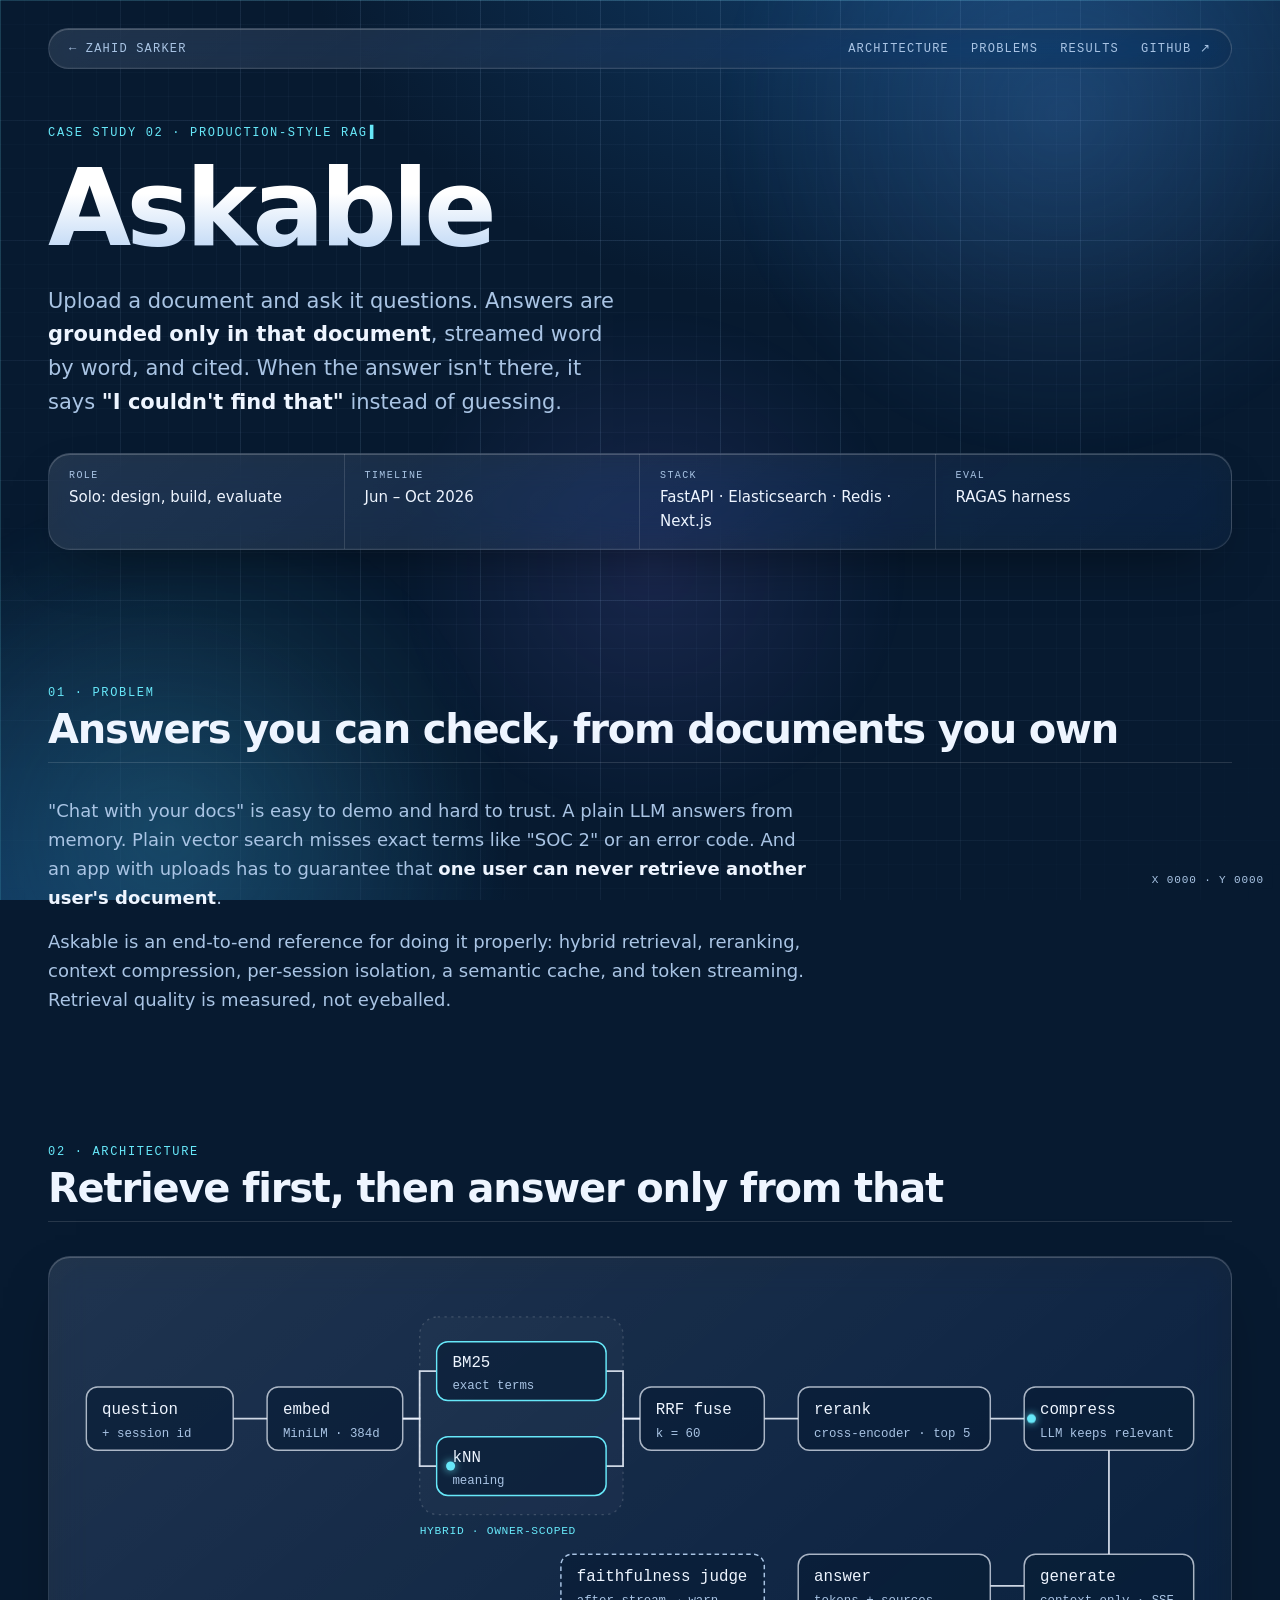
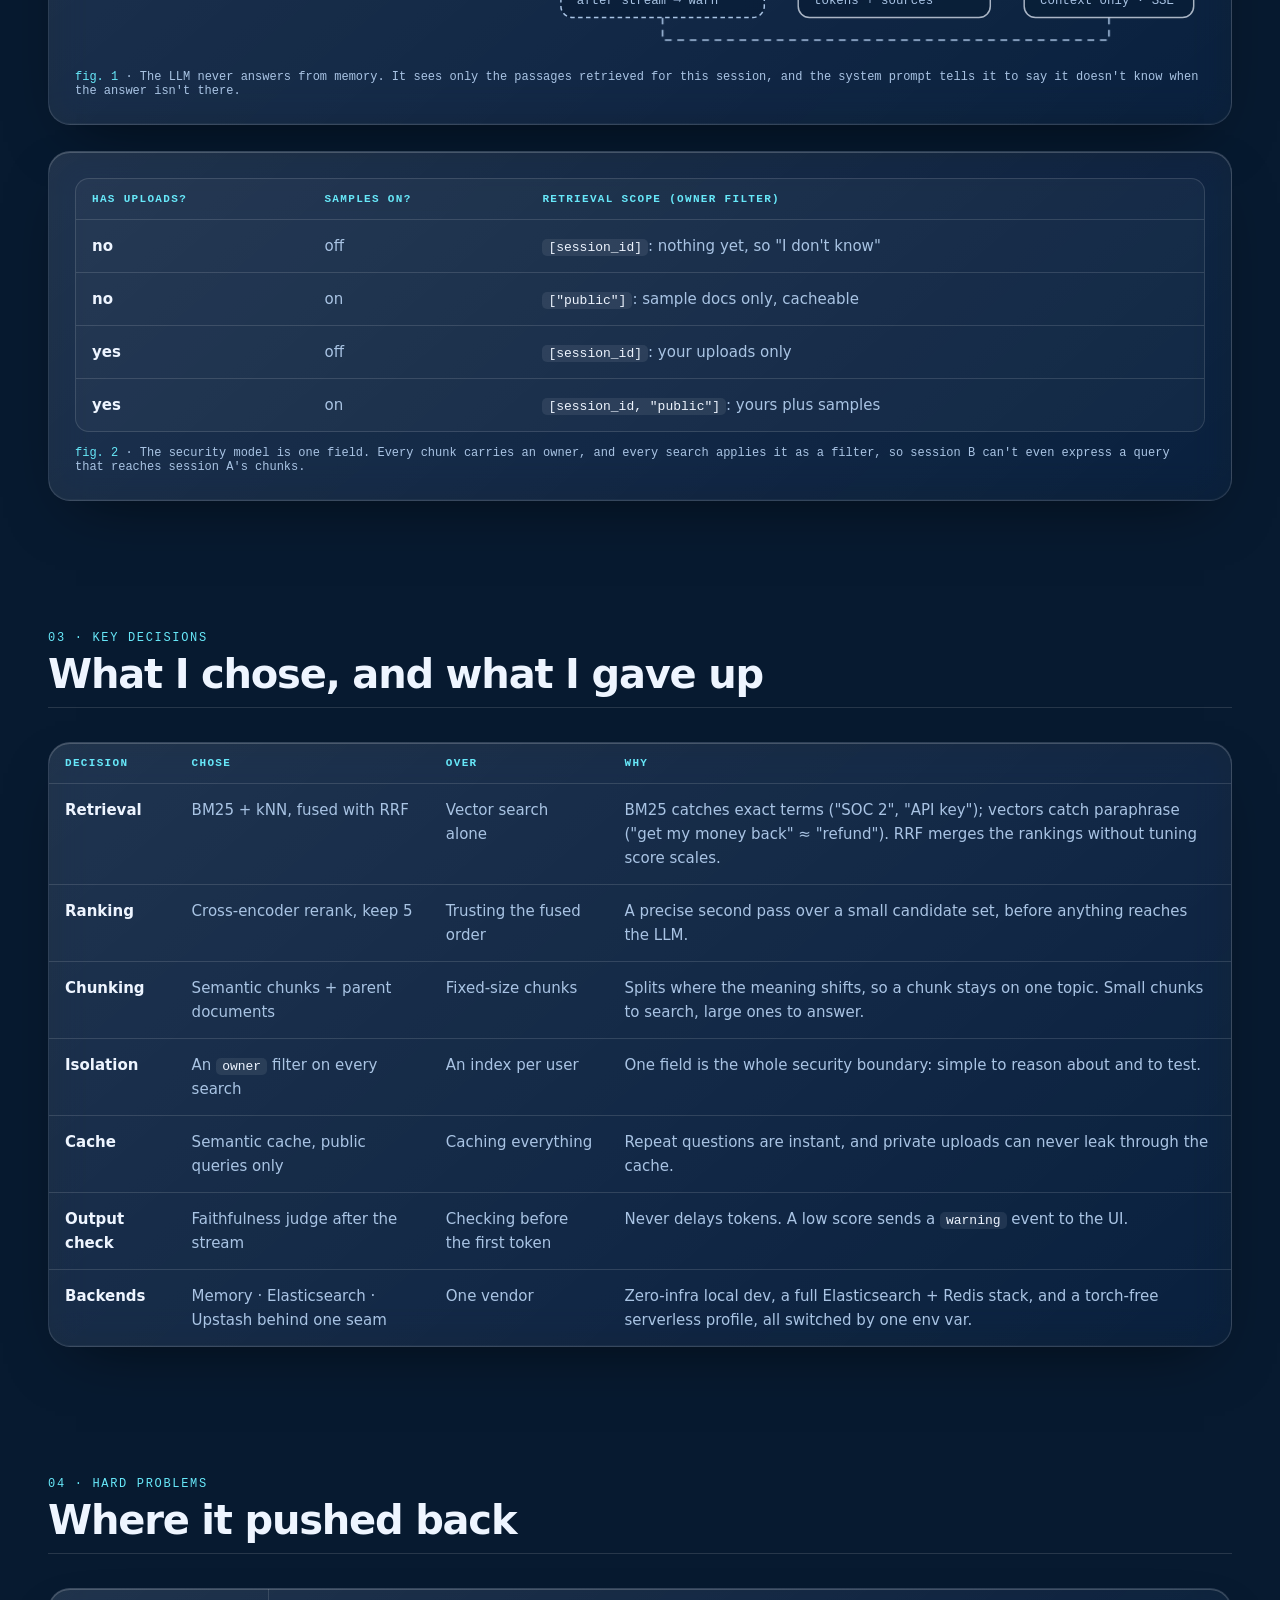
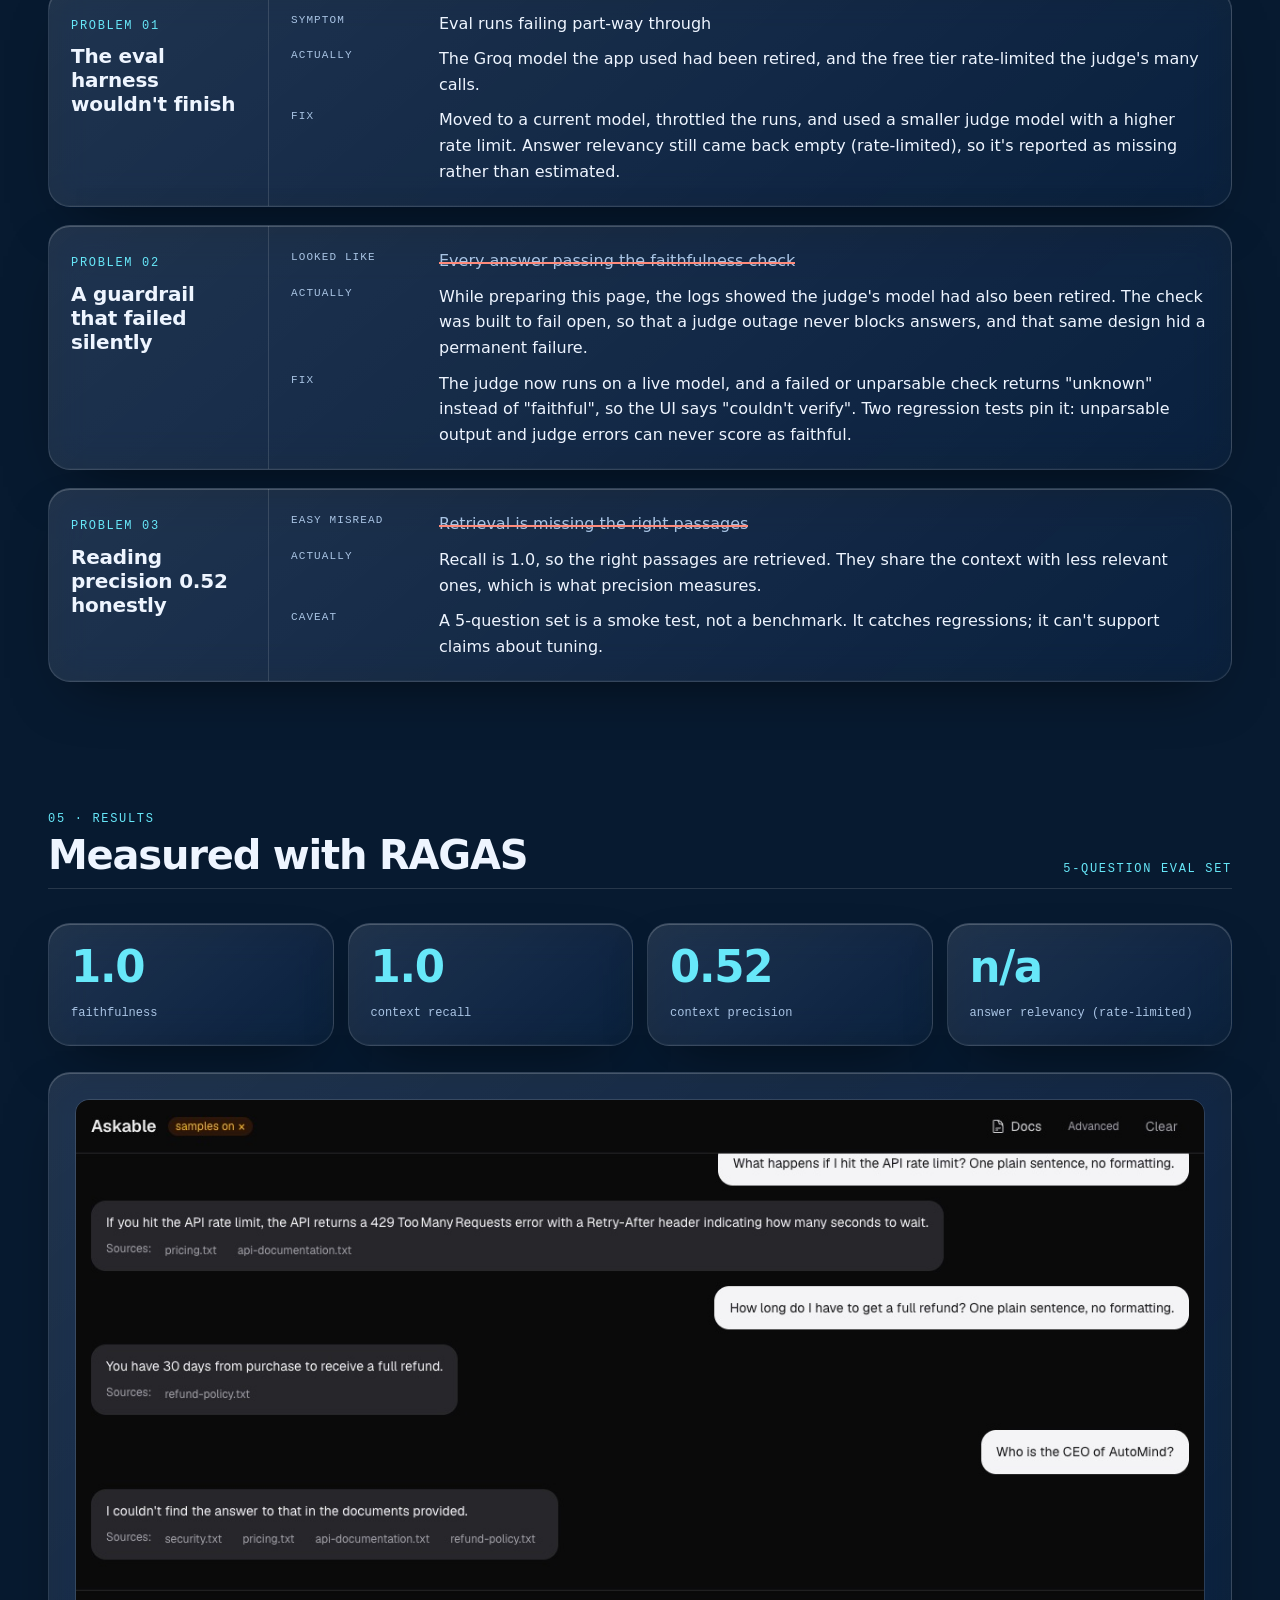
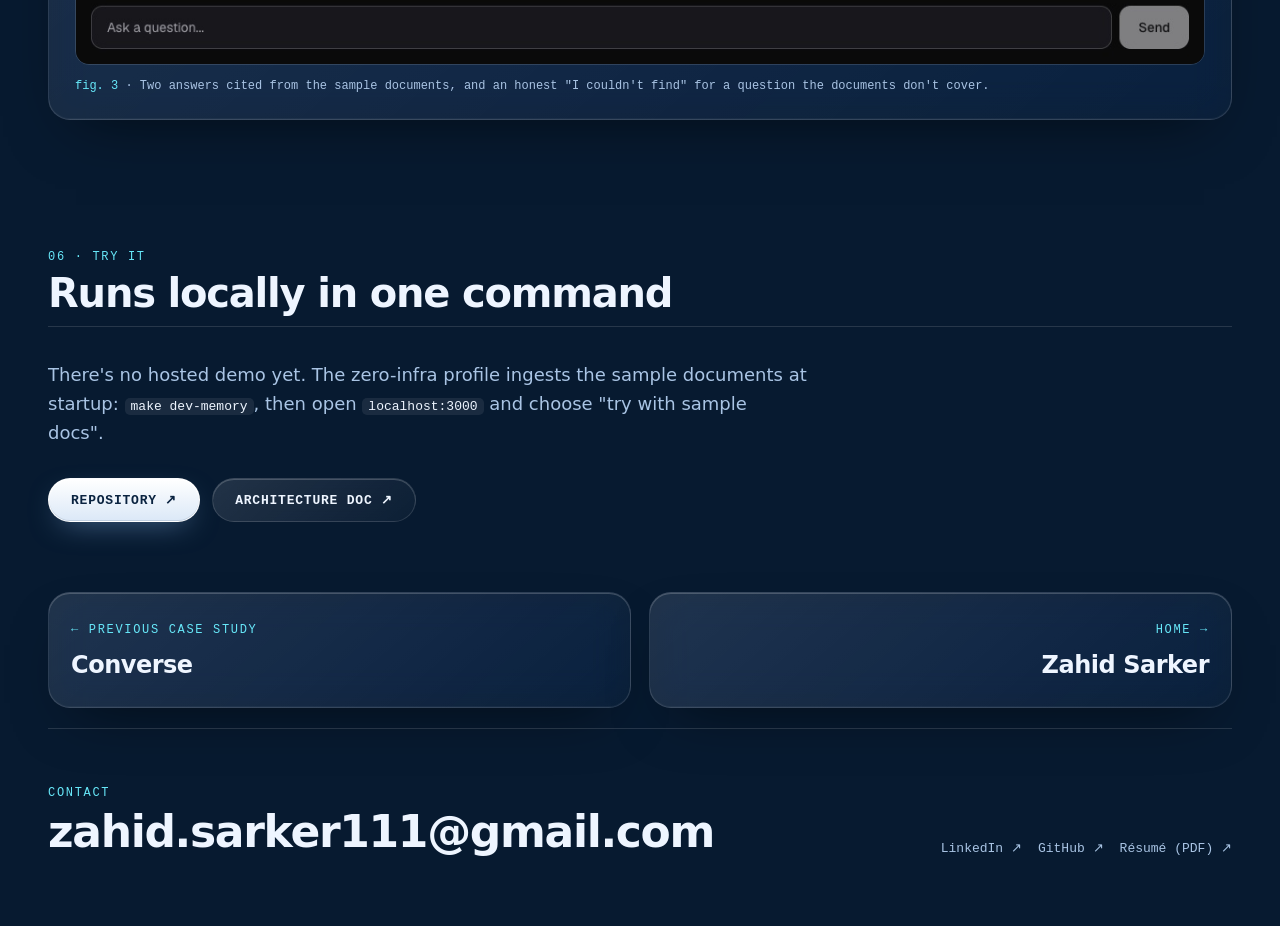
==== commit 325e4aff: "switch the accent from amber to cyan and bring back the career robot inside an interactive journey l" ====
--- a/askable/index.html
+++ b/askable/index.html
@@ -20,7 +20,7 @@
 <meta name="twitter:description" content="Hybrid retrieval, reranking, session isolation, cited answers, measured with RAGAS.">
 <meta name="twitter:image" content="https://zahid-sarker-7.github.io/img/og-askable.png">
 <meta name="theme-color" content="#0d2a4a">
-<link rel="icon" href="data:image/svg+xml,%3Csvg xmlns='http://www.w3.org/2000/svg' viewBox='0 0 32 32'%3E%3Crect width='32' height='32' fill='%230d2a4a'/%3E%3Crect x='3' y='3' width='26' height='26' fill='none' stroke='%23ffd166' stroke-width='2'/%3E%3Ctext x='16' y='21' font-family='monospace' font-size='12' font-weight='700' fill='%23ffd166' text-anchor='middle'%3EZS%3C/text%3E%3C/svg%3E">
+<link rel="icon" href="data:image/svg+xml,%3Csvg xmlns='http://www.w3.org/2000/svg' viewBox='0 0 32 32'%3E%3Crect width='32' height='32' fill='%230d2a4a'/%3E%3Crect x='3' y='3' width='26' height='26' fill='none' stroke='%2367e8f9' stroke-width='2'/%3E%3Ctext x='16' y='21' font-family='monospace' font-size='12' font-weight='700' fill='%2367e8f9' text-anchor='middle'%3EZS%3C/text%3E%3C/svg%3E">
 <script>document.documentElement.classList.add('js')</script>
 <script>
 /* Analytics loader. Owner opt-out: visit ?notrack once per browser (?track to undo).
--- a/site.css
+++ b/site.css
@@ -1,7 +1,7 @@
 /* Blueprint glass: frosted panels over a slow aurora + drafting grid. No build step. */
-:root{--bg:#071a30;--bg2:#0a2340;--ink:#eef5ff;--muted:#a9c4e4;--line:rgba(255,255,255,.13);--acc:#ffd166;
+:root{--bg:#071a30;--bg2:#0a2340;--ink:#eef5ff;--muted:#a9c4e4;--line:rgba(255,255,255,.13);--acc:#67e8f9;--acc-rgb:103,232,249;
   --glass:linear-gradient(140deg,rgba(255,255,255,.11),rgba(255,255,255,.025)),rgba(8,28,52,.42);
-  --glass-hi:rgba(255,255,255,.2);--r:22px;
+  --glass-hi:rgba(255,255,255,.2);--cta:linear-gradient(180deg,#fff,#dbe8f7);--r:22px;
   --sans:"Helvetica Neue",system-ui,-apple-system,"Segoe UI",Roboto,sans-serif;--mono:ui-monospace,"SF Mono",Menlo,Consolas,monospace}
 *{box-sizing:border-box;margin:0}
 html{scroll-behavior:smooth;background:var(--bg)}
@@ -19,7 +19,7 @@
 .bg{position:fixed;inset:0;z-index:-1;overflow:hidden;pointer-events:none;
   background:radial-gradient(1100px 700px at 75% -10%,#123f6c 0%,transparent 60%),radial-gradient(900px 700px at 0% 110%,#0f3560 0%,transparent 60%),var(--bg)}
 .bg i{position:absolute;width:62vmax;height:62vmax;border-radius:50%;opacity:.55;will-change:transform}
-.bg .o1{top:-22vmax;right:-14vmax;background:radial-gradient(circle,rgba(255,209,102,.38),transparent 62%);animation:d1 38s ease-in-out infinite alternate}
+.bg .o1{top:-22vmax;right:-14vmax;background:radial-gradient(circle,rgba(96,165,250,.36),transparent 62%);animation:d1 38s ease-in-out infinite alternate}
 .bg .o2{bottom:-26vmax;left:-18vmax;background:radial-gradient(circle,rgba(79,209,230,.34),transparent 62%);animation:d2 46s ease-in-out infinite alternate}
 .bg .o3{top:30%;left:28%;width:46vmax;height:46vmax;background:radial-gradient(circle,rgba(139,124,255,.26),transparent 62%);animation:d3 52s ease-in-out infinite alternate}
 .bg::before{content:"";position:absolute;inset:-120px;
@@ -28,7 +28,7 @@
   background-size:120px 120px,120px 120px,24px 24px,24px 24px;animation:grid 60s linear infinite;
   -webkit-mask-image:radial-gradient(ellipse at 50% 35%,#000 35%,transparent 85%);mask-image:radial-gradient(ellipse at 50% 35%,#000 35%,transparent 85%)}
 .bg::after{content:"";position:absolute;left:0;right:0;height:180px;top:-180px;
-  background:linear-gradient(180deg,transparent,rgba(255,209,102,.05) 50%,transparent);animation:scan 14s linear infinite}
+  background:linear-gradient(180deg,transparent,rgba(103,232,249,.05) 50%,transparent);animation:scan 14s linear infinite}
 @keyframes d1{to{transform:translate(-18vmax,22vmax) scale(1.15)}}
 @keyframes d2{to{transform:translate(24vmax,-16vmax) scale(1.1)}}
 @keyframes d3{to{transform:translate(-14vmax,-18vmax) scale(.85)}}
@@ -45,7 +45,7 @@
 @supports not ((backdrop-filter:blur(1px)) or (-webkit-backdrop-filter:blur(1px))){.glass{background:rgba(10,32,58,.92)}}
 
 /* crosshair (desktop pointer only) */
-.cx,.cy{position:fixed;pointer-events:none;z-index:0;background:rgba(255,209,102,.14);display:none}
+.cx,.cy{position:fixed;pointer-events:none;z-index:0;background:rgba(103,232,249,.14);display:none}
 .cx{top:0;bottom:0;left:0;width:1px}.cy{left:0;right:0;top:0;height:1px}
 .coord{position:fixed;right:16px;bottom:14px;font:11px var(--mono);color:var(--muted);z-index:5;display:none;letter-spacing:.08em}
 @media(pointer:fine){.cx,.cy,.coord{display:block}}
@@ -62,9 +62,9 @@
 .btn{font:600 13px var(--mono);letter-spacing:.06em;text-transform:uppercase;padding:13px 22px;border-radius:999px;text-decoration:none;display:inline-block;
   border:1px solid var(--line);background:var(--glass);-webkit-backdrop-filter:blur(14px);backdrop-filter:blur(14px);box-shadow:inset 0 1px 0 var(--glass-hi);
   transition:transform .25s,box-shadow .25s,background .25s}
-.btn.p{background:linear-gradient(180deg,#ffe08f,#ffc94d);color:#1b1300;border-color:rgba(255,230,160,.9);box-shadow:inset 0 1px 0 rgba(255,255,255,.7),0 10px 30px -10px rgba(255,209,102,.6)}
+.btn.p{background:var(--cta);color:#0a2340;border-color:rgba(255,255,255,.85);box-shadow:inset 0 1px 0 #fff,inset 0 -1px 0 rgba(10,35,64,.12),0 10px 30px -12px rgba(150,200,255,.55)}
 .btn:hover{transform:translateY(-2px);box-shadow:inset 0 1px 0 var(--glass-hi),0 14px 30px -14px rgba(0,0,0,.6)}
-.btn.p:hover{box-shadow:inset 0 1px 0 rgba(255,255,255,.7),0 16px 40px -10px rgba(255,209,102,.75)}
+.btn.p:hover{box-shadow:inset 0 1px 0 #fff,inset 0 -1px 0 rgba(10,35,64,.12),0 16px 40px -12px rgba(150,200,255,.75)}
 
 /* hero */
 header{padding:7vh 0 4vh}
@@ -93,7 +93,7 @@
 .dia a:hover .node rect,.dia a:focus .node rect{fill:rgba(40,90,150,.6)}
 .dia .core rect{fill:var(--acc);stroke:var(--acc)}
 .dia .core text{fill:var(--bg2);font-weight:700}
-.dia .pkt{fill:var(--acc);opacity:0;transition:opacity .4s 1.6s;filter:drop-shadow(0 0 4px rgba(255,209,102,.9))}
+.dia .pkt{fill:var(--acc);opacity:0;transition:opacity .4s 1.6s;filter:drop-shadow(0 0 4px rgba(103,232,249,.9))}
 .dia.go .solid{animation:draw 1.1s .3s forwards}
 .dia.go .dash{animation:show .6s .9s forwards,flow 1.6s linear infinite}
 .dia.go .node{animation:show .5s forwards}
@@ -115,16 +115,76 @@
 .sec h2 small{display:block;font:12px var(--mono);letter-spacing:.14em;text-transform:uppercase;color:var(--acc);margin-bottom:8px}
 
 /* experience */
-.co{display:grid;grid-template-columns:1fr 1.6fr;gap:46px;margin-bottom:46px;align-items:center}
+.co{margin-bottom:46px}
+.co>div:first-child{display:grid;grid-template-columns:1fr 1fr;gap:46px;align-items:end;margin-bottom:30px}
 .co h3{font-size:clamp(34px,4.4vw,58px);letter-spacing:-.04em;line-height:1}
-.co p{color:var(--muted);margin-top:14px}
-.ladder{position:relative;display:grid;grid-template-columns:repeat(4,1fr);padding:56px 26px 26px;list-style:none}
-.ladder::before{content:"";position:absolute;top:34px;left:26px;right:26px;height:1.5px;background:linear-gradient(90deg,rgba(255,209,102,.4),var(--acc));transform-origin:left}
-.rung{position:relative;padding-right:14px}
-.rung::before{content:"";position:absolute;top:-28px;left:0;width:12px;height:12px;border:2px solid var(--acc);background:var(--bg2);border-radius:50%}
-.rung:last-child::before{background:var(--acc);animation:pulse 2.4s 2s infinite}
-.rung b{display:block;font-size:17px;letter-spacing:-.01em}
-.rung span{font:12px var(--mono);color:var(--muted)}
+.co p{color:var(--muted)}
+
+/* career journey: the character evolves along the ladder */
+.journey{display:grid;grid-template-columns:220px 1fr;gap:10px;align-items:center;padding:22px 26px}
+.jbot{text-align:center}
+.jbot svg{width:200px;height:170px;overflow:visible}
+.jbot.boot svg{animation:boot .55s}
+.jlabel{font:11px var(--mono);color:var(--muted);margin-top:2px}
+.jlabel span{display:block;letter-spacing:.1em}
+.jlabel b{display:block;color:var(--acc);font-weight:600;font-size:12px}
+.ladder{position:relative;display:grid;grid-template-columns:repeat(5,1fr);padding:34px 0 0;list-style:none}
+.ladder::before,.ladder::after{content:"";position:absolute;top:13px;left:6px;right:6px;height:1.5px}
+.ladder::before{background:rgba(255,255,255,.14)}
+.ladder::after{background:linear-gradient(90deg,rgba(var(--acc-rgb),.35),var(--acc));transform-origin:left;transform:scaleX(var(--p,1));transition:transform .7s cubic-bezier(.4,0,.2,1)}
+.rung{position:relative;padding-right:10px}
+.rung button{all:unset;cursor:pointer;display:block;border-radius:10px;padding:4px 6px 6px 0;width:100%;box-sizing:border-box}
+.rung button:focus-visible{outline:2px solid var(--acc);outline-offset:4px}
+.rung::before{content:"";position:absolute;top:-27px;left:0;width:12px;height:12px;border:2px solid rgba(255,255,255,.35);background:var(--bg2);border-radius:50%;transition:.3s;z-index:1}
+.rung.done::before{border-color:var(--acc)}
+.rung.cur::before{background:var(--acc);border-color:var(--acc);animation:pulse 2.4s infinite}
+.rung b{display:block;font-size:15px;letter-spacing:-.01em;line-height:1.25;color:var(--muted);transition:color .3s}
+.rung.done b,.rung button:hover b{color:var(--ink)}
+.rung span{font:11px var(--mono);color:var(--muted)}
+.jstory{margin-top:18px;min-height:3.2em;font-size:16px;color:var(--ink);border-left:2px solid var(--acc);padding-left:14px}
+@keyframes boot{0%{filter:brightness(2.2) drop-shadow(0 0 8px var(--acc));transform:scale(.9)}100%{filter:none;transform:none}}
+
+/* character line-art (ported from the original site, restyled) */
+.r-stage{opacity:0;transition:opacity .45s}.r-stage.r-on{opacity:1}
+.r-hum{fill:none;stroke:var(--ink);stroke-width:1.6;stroke-linecap:round;stroke-linejoin:round}
+.r-thin{stroke-width:1.1}
+.r-face,.r-torso{fill:rgba(8,28,52,.75);stroke:var(--ink);stroke-width:1.6;stroke-linejoin:round}
+.r-eyew{fill:var(--ink)}.r-pupil{fill:var(--bg)}
+.r-mouth{fill:var(--bg);stroke:var(--ink);stroke-width:1}
+.r-sweat{fill:#9ad8ff}
+.r-laptop{fill:rgba(8,28,52,.9);stroke:var(--ink);stroke-width:1.2}
+.r-lscr,.r-spark,.r-eye,.r-medalstar{fill:var(--acc)}
+.r-qm{font:700 12px var(--mono);fill:var(--acc)}
+.r-trophy,.r-medal{fill:#e8f1ff;stroke:var(--muted);stroke-width:.9}
+.r-trophyline{fill:none;stroke:var(--muted);stroke-width:1.2;stroke-linecap:round}
+.r-ribbon{fill:none;stroke:var(--acc);stroke-width:1.6}
+.r-shell{fill:rgba(8,28,52,.8);stroke:var(--muted);stroke-width:1.2}
+.r-shell.r-lit{stroke:var(--acc)}
+.r-dim{fill:var(--muted)}.r-dimline{stroke:var(--muted);stroke-width:1.2}
+.r-visor{fill:#06121f;stroke:var(--acc)}
+.r-arm{stroke:var(--muted);stroke-width:3;stroke-linecap:round;fill:none}
+.r-gear{fill:none;stroke:var(--acc);stroke-width:2;stroke-dasharray:3 2.5}
+.r-paper{fill:rgba(8,28,52,.9);stroke:var(--acc);stroke-width:1}
+.r-wire{stroke:var(--acc);stroke-width:1;stroke-dasharray:2 4;animation:rwr 1s linear infinite}
+.r-blink{animation:rbk 3.5s infinite}
+.r-spin{transform-box:fill-box;transform-origin:center;animation:rsp 4s linear infinite}
+.r-scan{animation:rsc 1.6s ease-in-out infinite alternate}
+.r-float,.r-lift{animation:rfl 3s ease-in-out infinite}
+.r-float.r-d2{animation-delay:-1.5s}
+.r-pulse{animation:rpl 1.6s infinite}
+.r-tremble{animation:rtr 2.2s infinite}
+.r-drip{animation:rdp 2.4s ease-in infinite}
+.r-tw{transform-box:fill-box;transform-origin:center;animation:rtw 1.8s ease-in-out infinite}
+.r-tw.r-d2{animation-delay:-.6s}.r-tw.r-d3{animation-delay:-1.2s}
+@keyframes rbk{0%,92%,100%{opacity:1}95%{opacity:.1}}
+@keyframes rsp{to{transform:rotate(360deg)}}
+@keyframes rsc{from{transform:translateX(-7px)}to{transform:translateX(7px)}}
+@keyframes rfl{50%{transform:translateY(-3px)}}
+@keyframes rpl{50%{opacity:.3}}
+@keyframes rwr{to{stroke-dashoffset:-12}}
+@keyframes rtr{0%,84%,100%{transform:translate(0,0)}86%,90%,94%{transform:translate(-.7px,0)}88%,92%{transform:translate(.7px,0)}}
+@keyframes rdp{0%{transform:translateY(0);opacity:0}20%{opacity:1}80%{transform:translateY(6px);opacity:1}100%{transform:translateY(8px);opacity:0}}
+@keyframes rtw{0%,100%{transform:scale(.4);opacity:.3}50%{transform:scale(1.15);opacity:1}}
 
 .cards{display:grid;grid-template-columns:repeat(3,1fr);gap:16px}
 .cards.ai{grid-template-columns:repeat(4,1fr)}
@@ -150,8 +210,8 @@
 .tb strong{font-size:18px;color:var(--acc)}
 .tb .go-cs{grid-column:span 2;display:flex;justify-content:space-between;align-items:center;gap:12px;padding:14px 16px;border:0}
 .tb .go-cs a{font:600 13px var(--mono);letter-spacing:.08em;text-transform:uppercase;text-decoration:none;transition:color .2s,transform .2s,box-shadow .2s}
-.tb .go-cs a:first-child{background:linear-gradient(180deg,#ffe08f,#ffc94d);color:#1b1300;padding:11px 18px;border-radius:999px;box-shadow:inset 0 1px 0 rgba(255,255,255,.7)}
-.tb .go-cs a:first-child:hover{transform:translateY(-2px);box-shadow:inset 0 1px 0 rgba(255,255,255,.7),0 12px 30px -10px rgba(255,209,102,.7)}
+.tb .go-cs a:first-child{background:var(--cta);color:#0a2340;padding:11px 18px;border-radius:999px;box-shadow:inset 0 1px 0 #fff,inset 0 -1px 0 rgba(10,35,64,.12)}
+.tb .go-cs a:first-child:hover{transform:translateY(-2px);box-shadow:inset 0 1px 0 #fff,0 12px 30px -10px rgba(150,200,255,.7)}
 .tb .go-cs a+a{color:var(--muted)}
 .tb .go-cs a+a:hover{color:var(--acc)}
 
@@ -233,18 +293,13 @@
 .js .stagger.in>*{opacity:1;transform:none}
 .js .stagger.in>*:nth-child(2){transition-delay:.08s,.08s,0s}.js .stagger.in>*:nth-child(3){transition-delay:.16s,.16s,0s}
 .js .stagger.in>*:nth-child(4){transition-delay:.24s,.24s,0s}.js .stagger.in>*:nth-child(5){transition-delay:.32s,.32s,0s}.js .stagger.in>*:nth-child(6){transition-delay:.4s,.4s,0s}
-.js .ladder::before{transform:scaleX(0);transition:transform 1.4s cubic-bezier(.4,0,.2,1)}
-.js .ladder.in::before{transform:scaleX(1)}
-.js .rung{opacity:0;transform:translateY(10px);transition:opacity .5s,transform .5s}
-.js .ladder.in .rung{opacity:1;transform:none}
-.js .ladder.in .rung:nth-child(2){transition-delay:.35s}.js .ladder.in .rung:nth-child(3){transition-delay:.7s}.js .ladder.in .rung:nth-child(4){transition-delay:1.05s}
 @keyframes rise{to{transform:none}}
 @keyframes up{from{opacity:0;transform:translateY(14px)}to{opacity:1;transform:none}}
 @keyframes draw{to{stroke-dashoffset:0}}
 @keyframes show{to{opacity:1}}
 @keyframes flow{to{stroke-dashoffset:-22}}
 @keyframes blink{50%{opacity:0}}
-@keyframes pulse{0%{box-shadow:0 0 0 0 rgba(255,209,102,.55)}70%{box-shadow:0 0 0 12px rgba(255,209,102,0)}100%{box-shadow:0 0 0 0 rgba(255,209,102,0)}}
+@keyframes pulse{0%{box-shadow:0 0 0 0 rgba(103,232,249,.55)}70%{box-shadow:0 0 0 12px rgba(103,232,249,0)}100%{box-shadow:0 0 0 0 rgba(103,232,249,0)}}
 
 @media(max-width:1100px){.cards.ai{grid-template-columns:1fr 1fr}}
 @media(max-width:900px){
@@ -255,8 +310,15 @@
   .meta>div:nth-child(2){border-right:0}
   .meta>div:nth-child(-n+2){border-bottom:1px solid var(--line)}
   .cards,.cards.ai{grid-template-columns:1fr}
-  .ladder{grid-template-columns:1fr 1fr;row-gap:44px;padding:44px 22px 22px}
-  .ladder::before{display:none}
+  .co>div:first-child{grid-template-columns:1fr;gap:14px}
+  .journey{grid-template-columns:1fr;padding:20px}
+  .ladder{grid-template-columns:1fr;row-gap:2px;padding-top:6px}
+  .ladder::before,.ladder::after{display:none}
+  .rung{padding:0}
+  .rung button{display:flex;justify-content:space-between;align-items:baseline;gap:12px;padding:8px 4px 8px 26px}
+  .rung::before{top:13px;left:2px}
+  .rung b{font-size:15px}
+  .rung span{white-space:nowrap}
   .shots{grid-template-columns:1fr}
   .bug{grid-template-columns:1fr}
   .bug .id{border-right:0;border-bottom:1px solid var(--line)}
@@ -287,9 +349,8 @@
 }
 @media(prefers-reduced-motion:reduce){
   *,*::before,*::after{animation:none!important;transition:none!important;scroll-behavior:auto!important}
-  .js h1 span i,.js .fade,.js .rv,.js .stagger>*,.js .rung,.dia .node,.dia .dash{opacity:1!important;transform:none!important}
+  .js h1 span i,.js .fade,.js .rv,.js .stagger>*,.dia .node,.dia .dash{opacity:1!important;transform:none!important}
   .dia .solid{stroke-dashoffset:0!important}
-  .js .ladder::before{transform:none}
   .bug dd.guess.miss::after{transform:scaleX(1)}
   .lift:hover{translate:none}
   .dia .pkt,.cx,.cy,.coord,.type::after,.bg::after{display:none!important}
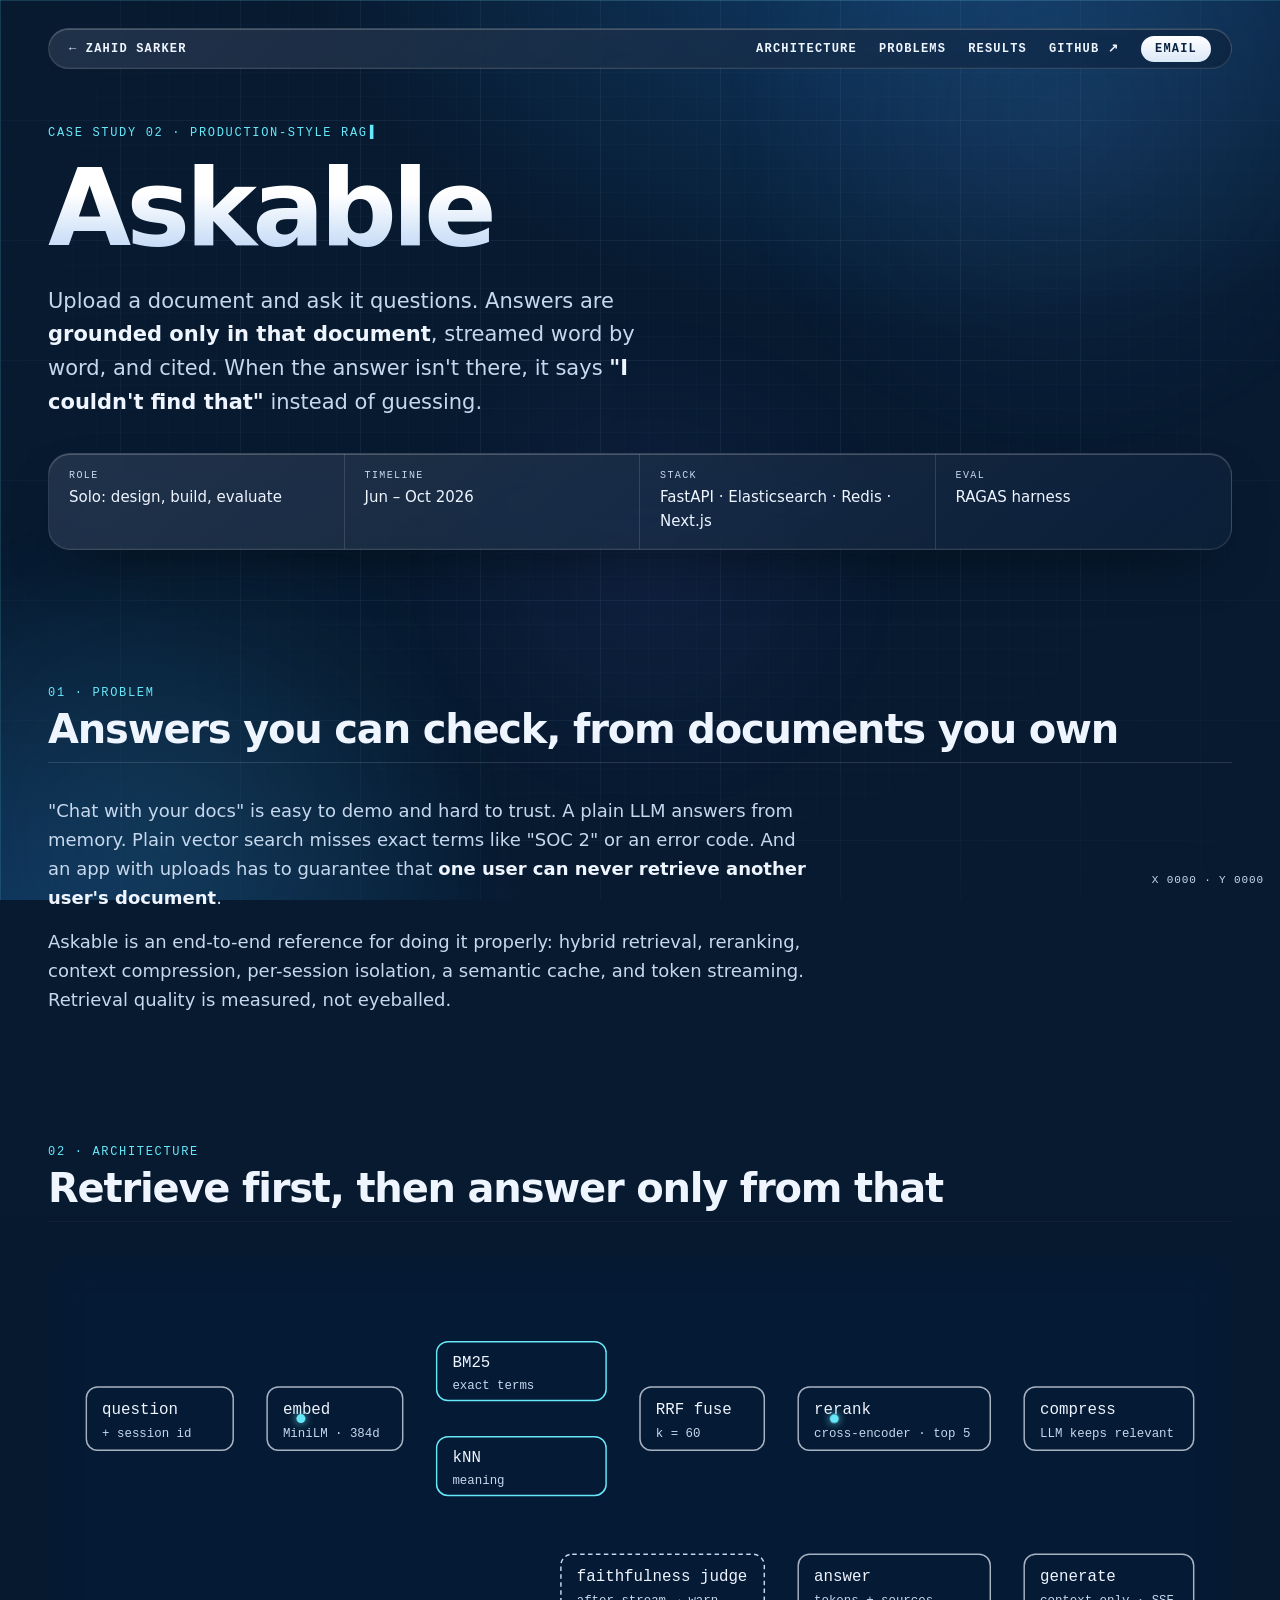
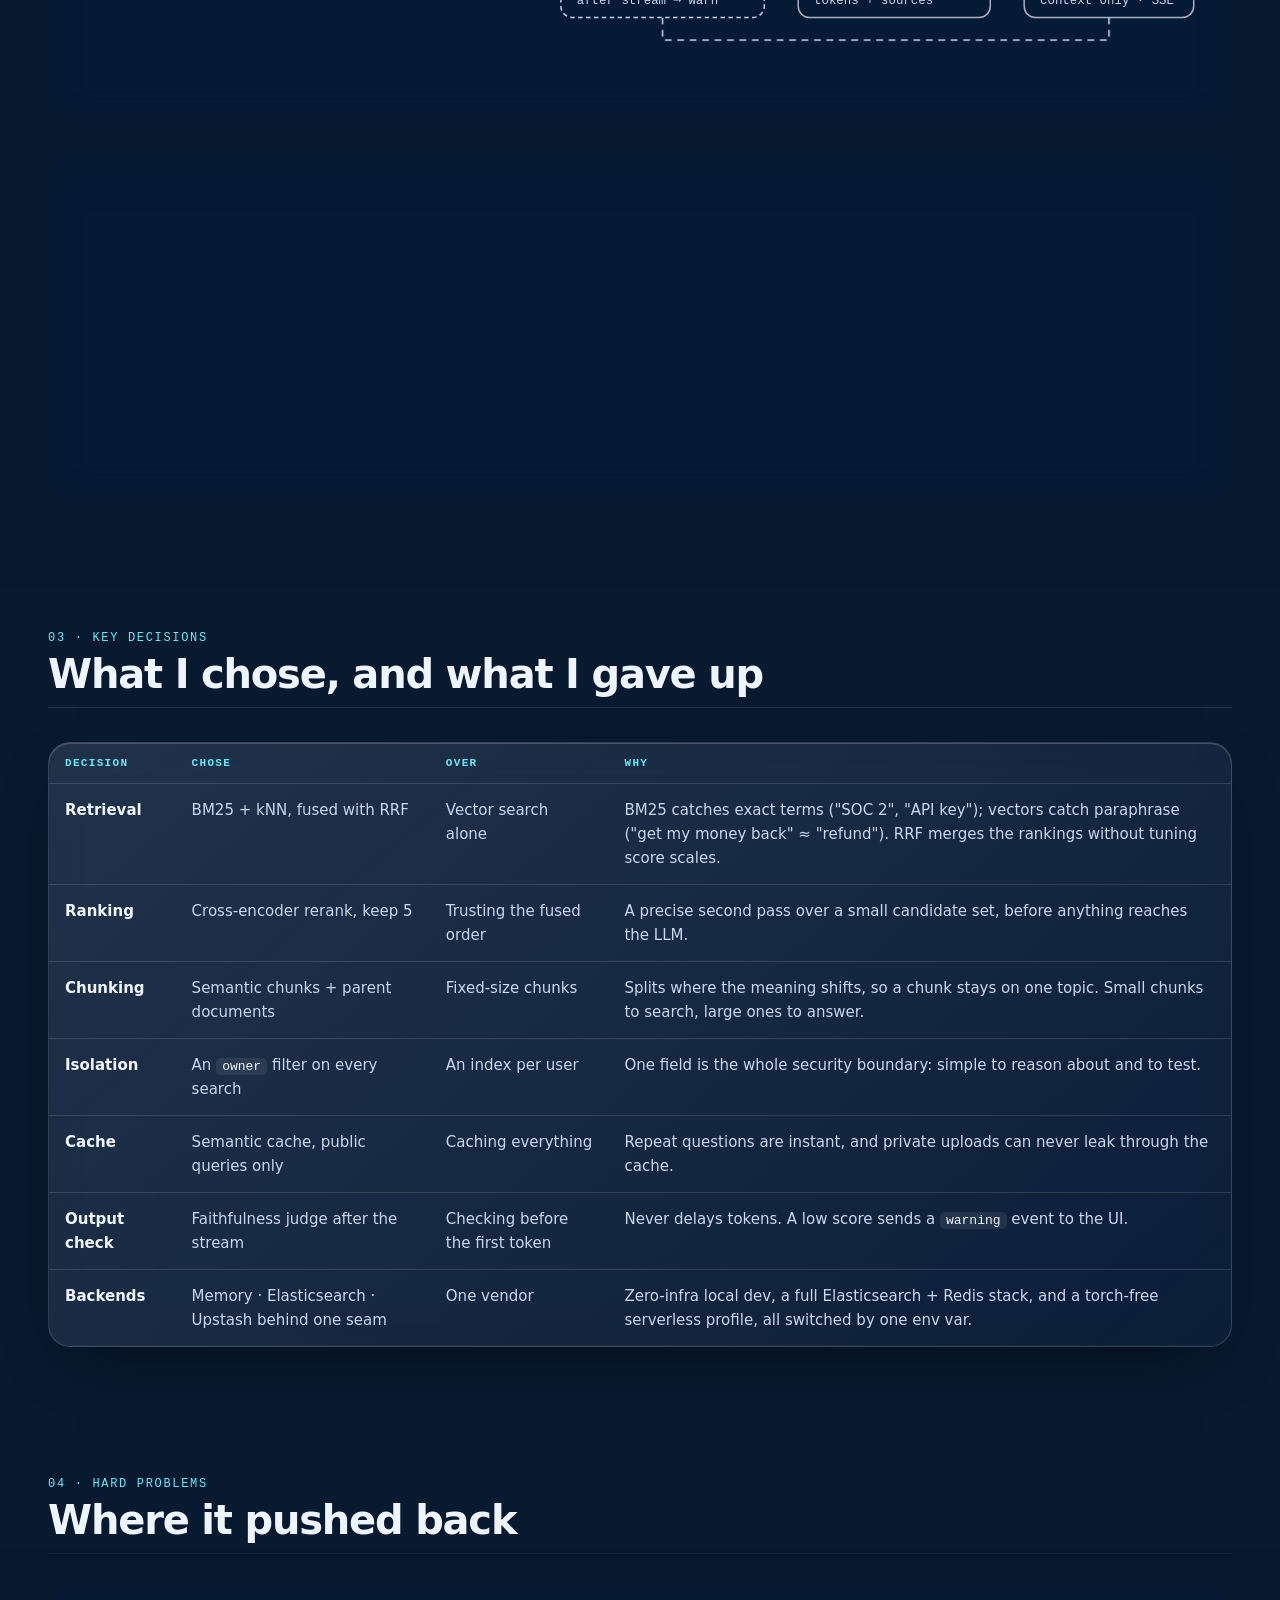
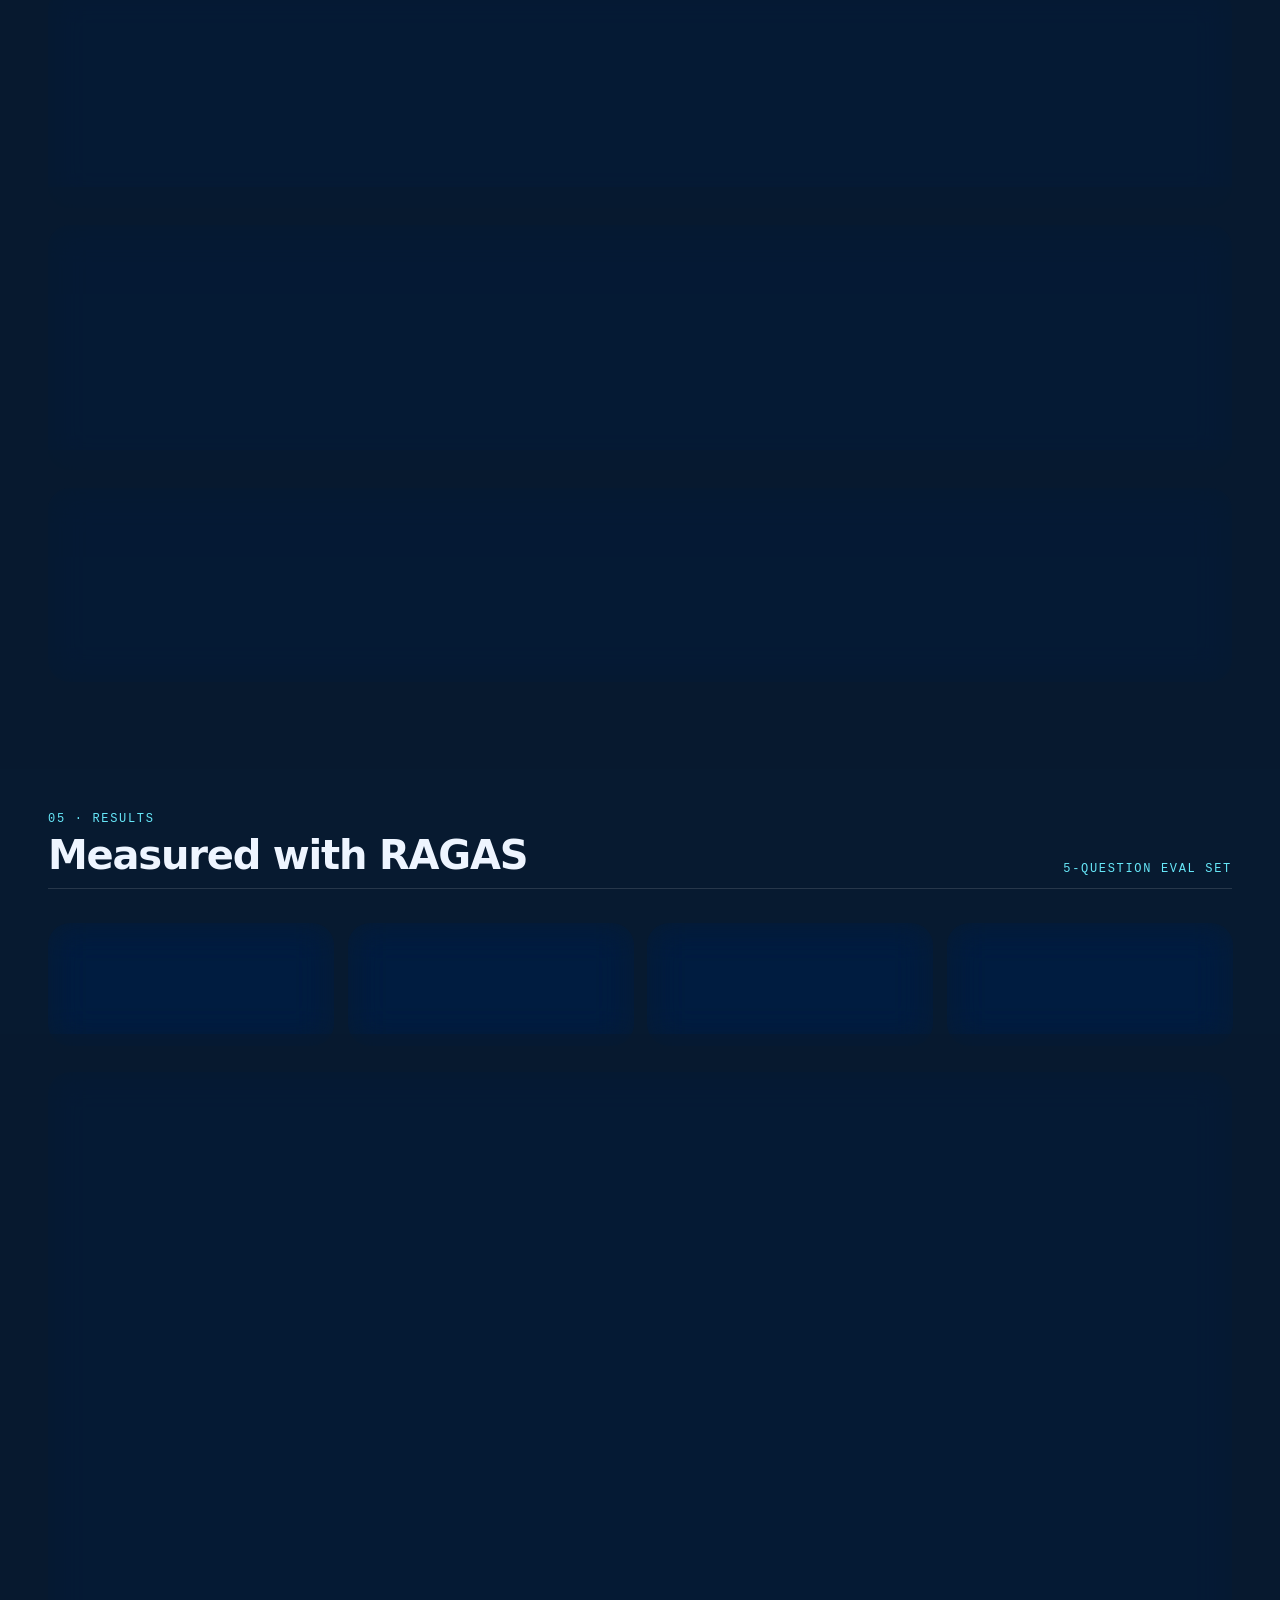
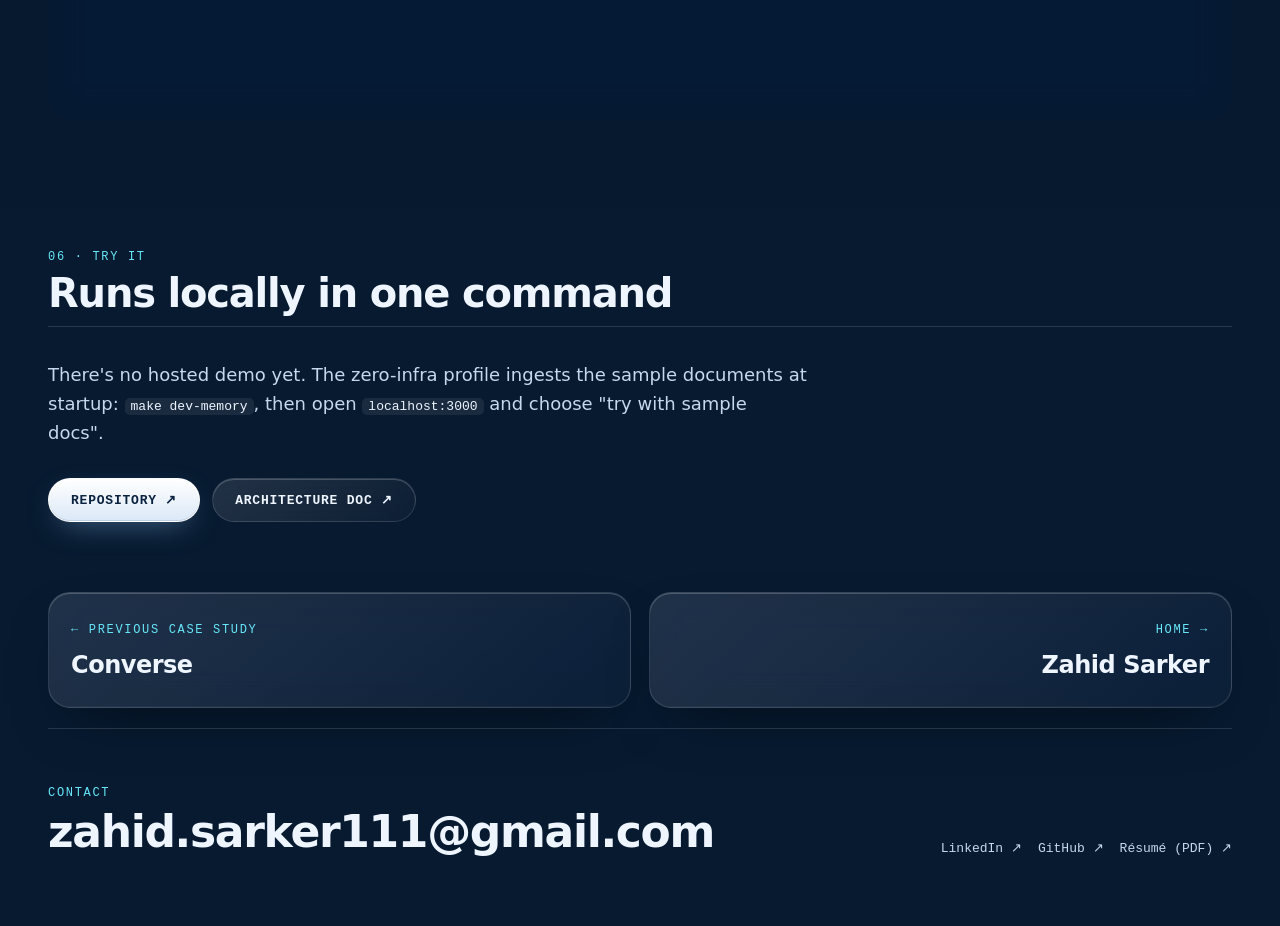
==== commit 2412e1e3: "turn home copy into bullets, add contact details to the hero and nav, and calm the background for re" ====
--- a/askable/index.html
+++ b/askable/index.html
@@ -43,7 +43,7 @@
 <div class="bg" aria-hidden="true"><i class="o1"></i><i class="o2"></i><i class="o3"></i></div>
 <div class="cx" aria-hidden="true"></div><div class="cy" aria-hidden="true"></div><div class="coord" aria-hidden="true">X 0000 · Y 0000</div>
 <div class="wrap">
-<nav class="glass" aria-label="Main"><a class="home" href="../">← Zahid Sarker</a><span><a class="hide" href="#architecture">Architecture</a><a class="hide" href="#problems">Problems</a><a class="hide" href="#results">Results</a><a href="https://github.com/Zahid-Sarker-7/askable" target="_blank" rel="noopener" data-umami-event="repo-askable">GitHub ↗</a></span></nav>
+<nav class="glass" aria-label="Main"><a class="home" href="../">← Zahid Sarker</a><span><a class="hide" href="#architecture">Architecture</a><a class="hide" href="#problems">Problems</a><a class="hide" href="#results">Results</a><a href="https://github.com/Zahid-Sarker-7/askable" target="_blank" rel="noopener" data-umami-event="repo-askable">GitHub ↗</a><a class="mail" href="mailto:zahid.sarker111@gmail.com" data-umami-event="email-nav">Email</a></span></nav>
 
 <main id="main">
 <header>
--- a/site.css
+++ b/site.css
@@ -1,6 +1,6 @@
 /* Blueprint glass: frosted panels over a slow aurora + drafting grid. No build step. */
-:root{--bg:#071a30;--bg2:#0a2340;--ink:#eef5ff;--muted:#a9c4e4;--line:rgba(255,255,255,.13);--acc:#67e8f9;--acc-rgb:103,232,249;
-  --glass:linear-gradient(140deg,rgba(255,255,255,.11),rgba(255,255,255,.025)),rgba(8,28,52,.42);
+:root{--bg:#071a30;--bg2:#0a2340;--ink:#eef5ff;--muted:#c6d8ee;--line:rgba(255,255,255,.13);--acc:#67e8f9;--acc-rgb:103,232,249;
+  --glass:linear-gradient(140deg,rgba(255,255,255,.11),rgba(255,255,255,.025)),rgba(8,26,48,.68);
   --glass-hi:rgba(255,255,255,.2);--cta:linear-gradient(180deg,#fff,#dbe8f7);--r:22px;
   --sans:"Helvetica Neue",system-ui,-apple-system,"Segoe UI",Roboto,sans-serif;--mono:ui-monospace,"SF Mono",Menlo,Consolas,monospace}
 *{box-sizing:border-box;margin:0}
@@ -18,17 +18,17 @@
 /* ── animated background: aurora orbs + drifting drafting grid + scan line ── */
 .bg{position:fixed;inset:0;z-index:-1;overflow:hidden;pointer-events:none;
   background:radial-gradient(1100px 700px at 75% -10%,#123f6c 0%,transparent 60%),radial-gradient(900px 700px at 0% 110%,#0f3560 0%,transparent 60%),var(--bg)}
-.bg i{position:absolute;width:62vmax;height:62vmax;border-radius:50%;opacity:.55;will-change:transform}
+.bg i{position:absolute;width:62vmax;height:62vmax;border-radius:50%;opacity:.28;will-change:transform}
 .bg .o1{top:-22vmax;right:-14vmax;background:radial-gradient(circle,rgba(96,165,250,.36),transparent 62%);animation:d1 38s ease-in-out infinite alternate}
 .bg .o2{bottom:-26vmax;left:-18vmax;background:radial-gradient(circle,rgba(79,209,230,.34),transparent 62%);animation:d2 46s ease-in-out infinite alternate}
 .bg .o3{top:30%;left:28%;width:46vmax;height:46vmax;background:radial-gradient(circle,rgba(139,124,255,.26),transparent 62%);animation:d3 52s ease-in-out infinite alternate}
 .bg::before{content:"";position:absolute;inset:-120px;
-  background-image:linear-gradient(rgba(143,179,217,.11) 1px,transparent 1px),linear-gradient(90deg,rgba(143,179,217,.11) 1px,transparent 1px),
-  linear-gradient(rgba(143,179,217,.045) 1px,transparent 1px),linear-gradient(90deg,rgba(143,179,217,.045) 1px,transparent 1px);
+  background-image:linear-gradient(rgba(143,179,217,.06) 1px,transparent 1px),linear-gradient(90deg,rgba(143,179,217,.06) 1px,transparent 1px),
+  linear-gradient(rgba(143,179,217,.025) 1px,transparent 1px),linear-gradient(90deg,rgba(143,179,217,.025) 1px,transparent 1px);
   background-size:120px 120px,120px 120px,24px 24px,24px 24px;animation:grid 60s linear infinite;
   -webkit-mask-image:radial-gradient(ellipse at 50% 35%,#000 35%,transparent 85%);mask-image:radial-gradient(ellipse at 50% 35%,#000 35%,transparent 85%)}
 .bg::after{content:"";position:absolute;left:0;right:0;height:180px;top:-180px;
-  background:linear-gradient(180deg,transparent,rgba(103,232,249,.05) 50%,transparent);animation:scan 14s linear infinite}
+  background:linear-gradient(180deg,transparent,rgba(103,232,249,.025) 50%,transparent);animation:scan 14s linear infinite}
 @keyframes d1{to{transform:translate(-18vmax,22vmax) scale(1.15)}}
 @keyframes d2{to{transform:translate(24vmax,-16vmax) scale(1.1)}}
 @keyframes d3{to{transform:translate(-14vmax,-18vmax) scale(.85)}}
@@ -53,9 +53,12 @@
 /* floating glass nav */
 nav{position:sticky;top:14px;z-index:20;display:flex;justify-content:space-between;align-items:center;margin-top:14px;padding:12px 20px;
   font:12px var(--mono);letter-spacing:.1em;text-transform:uppercase;color:var(--muted);gap:16px;border-radius:999px}
-nav a{text-decoration:none;margin-left:22px;transition:color .2s}
+nav a{text-decoration:none;margin-left:22px;transition:color .2s;color:var(--ink);font-weight:700}
+nav .mail{padding:6px 14px;border-radius:999px;background:var(--cta);color:#0a2340}
+nav .mail:hover{color:#0a2340;box-shadow:0 8px 24px -10px rgba(150,200,255,.7)}
 nav a:hover{color:var(--acc)}
 nav .home{margin-left:0}
+nav>span,nav a{white-space:nowrap}
 
 /* buttons */
 .cta{display:flex;gap:12px;margin-top:30px;flex-wrap:wrap}
@@ -66,13 +69,26 @@
 .btn:hover{transform:translateY(-2px);box-shadow:inset 0 1px 0 var(--glass-hi),0 14px 30px -14px rgba(0,0,0,.6)}
 .btn.p:hover{box-shadow:inset 0 1px 0 #fff,inset 0 -1px 0 rgba(10,35,64,.12),0 16px 40px -12px rgba(150,200,255,.75)}
 
+/* bullet lists (used instead of paragraphs where possible) */
+.pts{list-style:none;padding:0;margin:0}
+.pts li{position:relative;padding-left:18px;margin:7px 0;color:var(--muted)}
+.pts li::before{content:"";position:absolute;left:0;top:.62em;width:6px;height:6px;border-radius:50%;background:var(--acc);box-shadow:0 0 8px rgba(var(--acc-rgb),.6)}
+.pts li b{color:var(--ink);font-weight:600}
+.card .pts li{font-size:15px;margin:6px 0}
+.intro{color:var(--muted);font-size:18px;margin-bottom:28px;max-width:760px}
+.contact{display:flex;flex-wrap:wrap;gap:8px 22px;margin-top:20px;font:13px var(--mono)}
+.contact a{color:var(--ink);font-weight:700;text-decoration:none;border-bottom:1px solid rgba(var(--acc-rgb),.5);transition:color .2s}
+.contact a:hover{color:var(--acc)}
+.contact span{color:var(--muted)}
+
 /* hero */
 header{padding:7vh 0 4vh}
 .hero{display:grid;grid-template-columns:1fr 1.1fr;gap:40px;align-items:center}
 h1{font-size:clamp(52px,8.4vw,118px);line-height:.9;letter-spacing:-.045em;font-weight:800;margin:16px 0 22px;color:#fff}
 h1 span{display:block;overflow:hidden;padding-bottom:.06em}
 h1 span i{display:inline-block;font-style:normal;background:linear-gradient(180deg,#fff 35%,#bcd6f5);-webkit-background-clip:text;background-clip:text;color:transparent}
-.lede{font-size:clamp(18px,1.85vw,21px);color:var(--muted);max-width:580px}
+.lede{font-size:clamp(18px,1.85vw,21px);color:var(--muted);max-width:600px}
+ul.lede li{margin:9px 0}
 .lede b{color:var(--ink);font-weight:600}
 .type::after{content:"▍";color:var(--acc);margin-left:2px;animation:blink 1s steps(1) infinite}
 
@@ -323,12 +339,15 @@
   .bug{grid-template-columns:1fr}
   .bug .id{border-right:0;border-bottom:1px solid var(--line)}
   nav a.hide{display:none}
+  nav a{margin-left:14px}
   section{padding:70px 0 20px}
   .hint{display:block}
 }
 @media(max-width:600px){
   .wrap{padding:0 16px}
-  nav{padding:10px 16px}
+  nav{padding:10px 12px 10px 16px;letter-spacing:.06em}
+  nav .rev{display:none}
+  nav a{margin-left:12px}
   .hero-dia{display:none}
   .bug dl{grid-template-columns:1fr;gap:2px}
   .bug dd{margin-bottom:10px}
@@ -341,7 +360,7 @@
   .pager{grid-template-columns:1fr}
   .pager a+a{text-align:left}
   footer .links a{margin:0 16px 0 0}
-  .bg i{opacity:.4}
+  .bg i{opacity:.2}
 }
 @media(prefers-reduced-transparency:reduce){
   .glass,.btn:not(.p){background:rgba(10,32,58,.95);-webkit-backdrop-filter:none;backdrop-filter:none}
